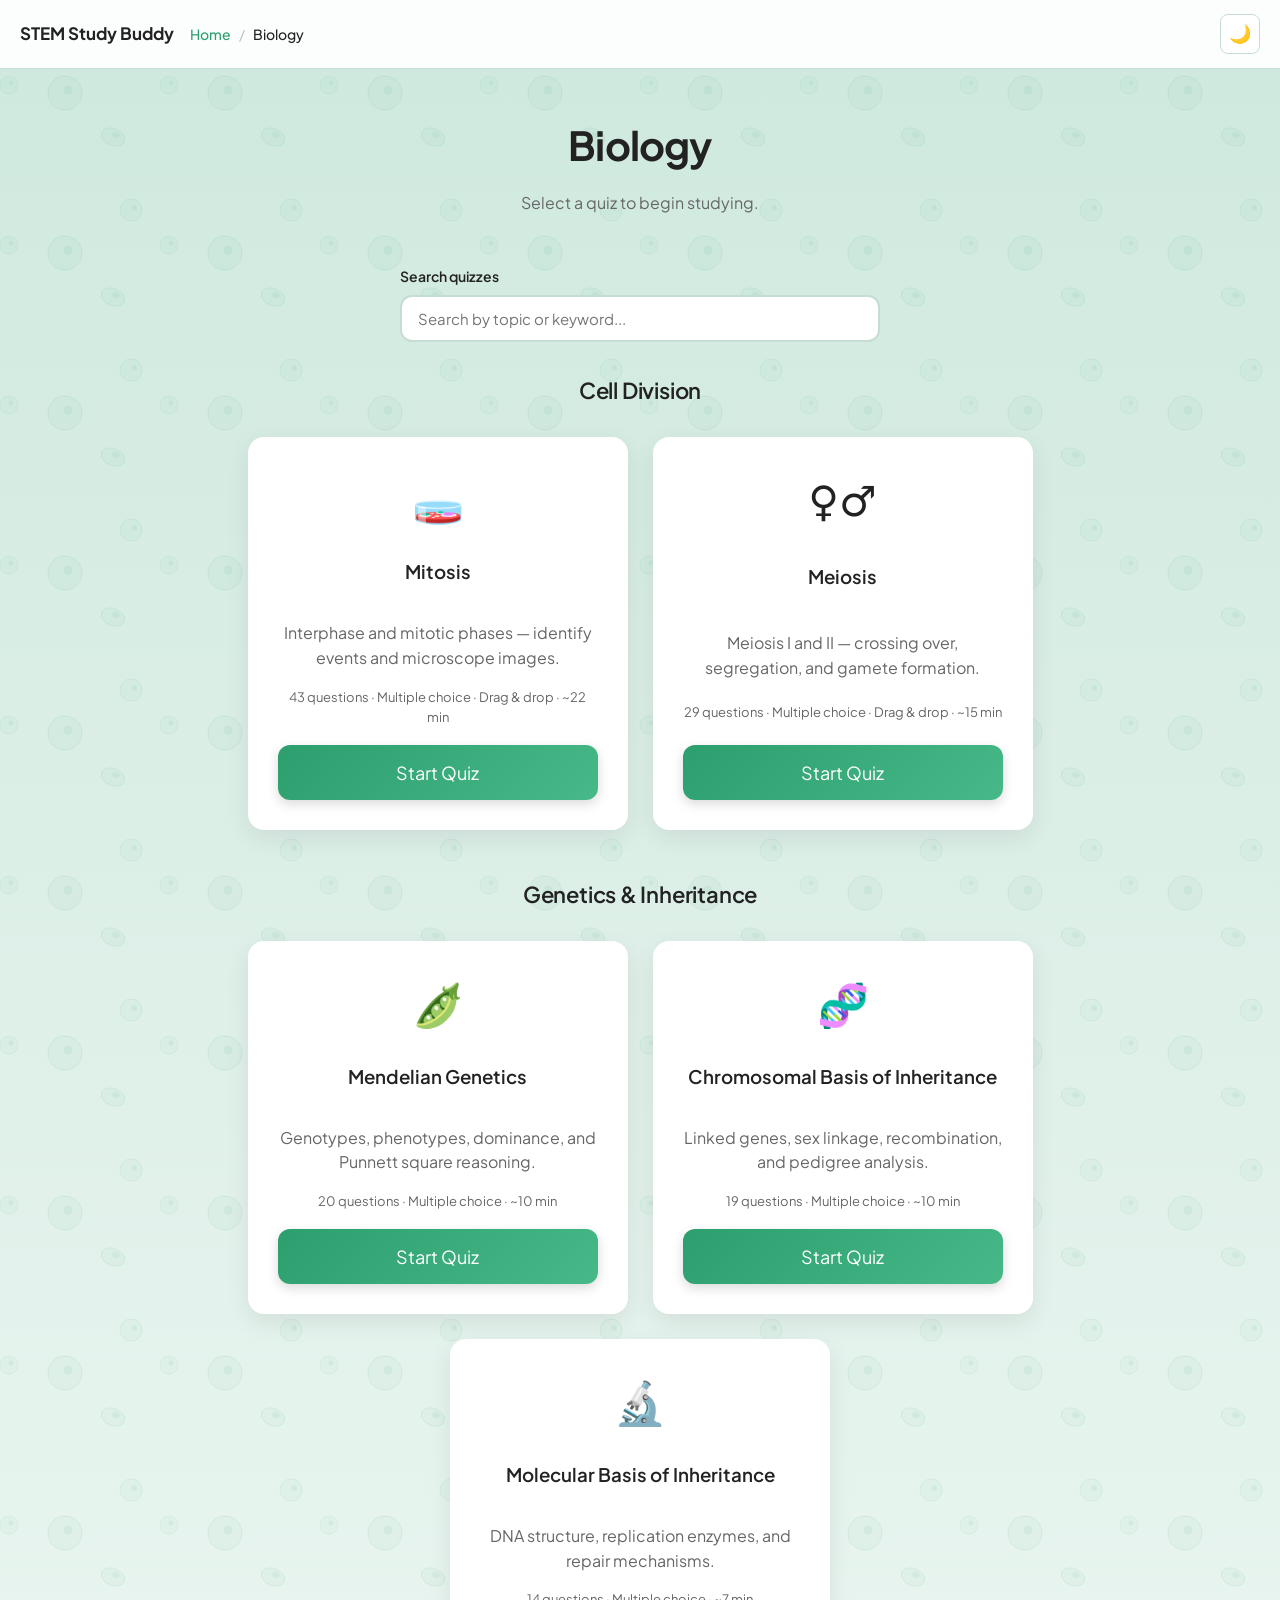
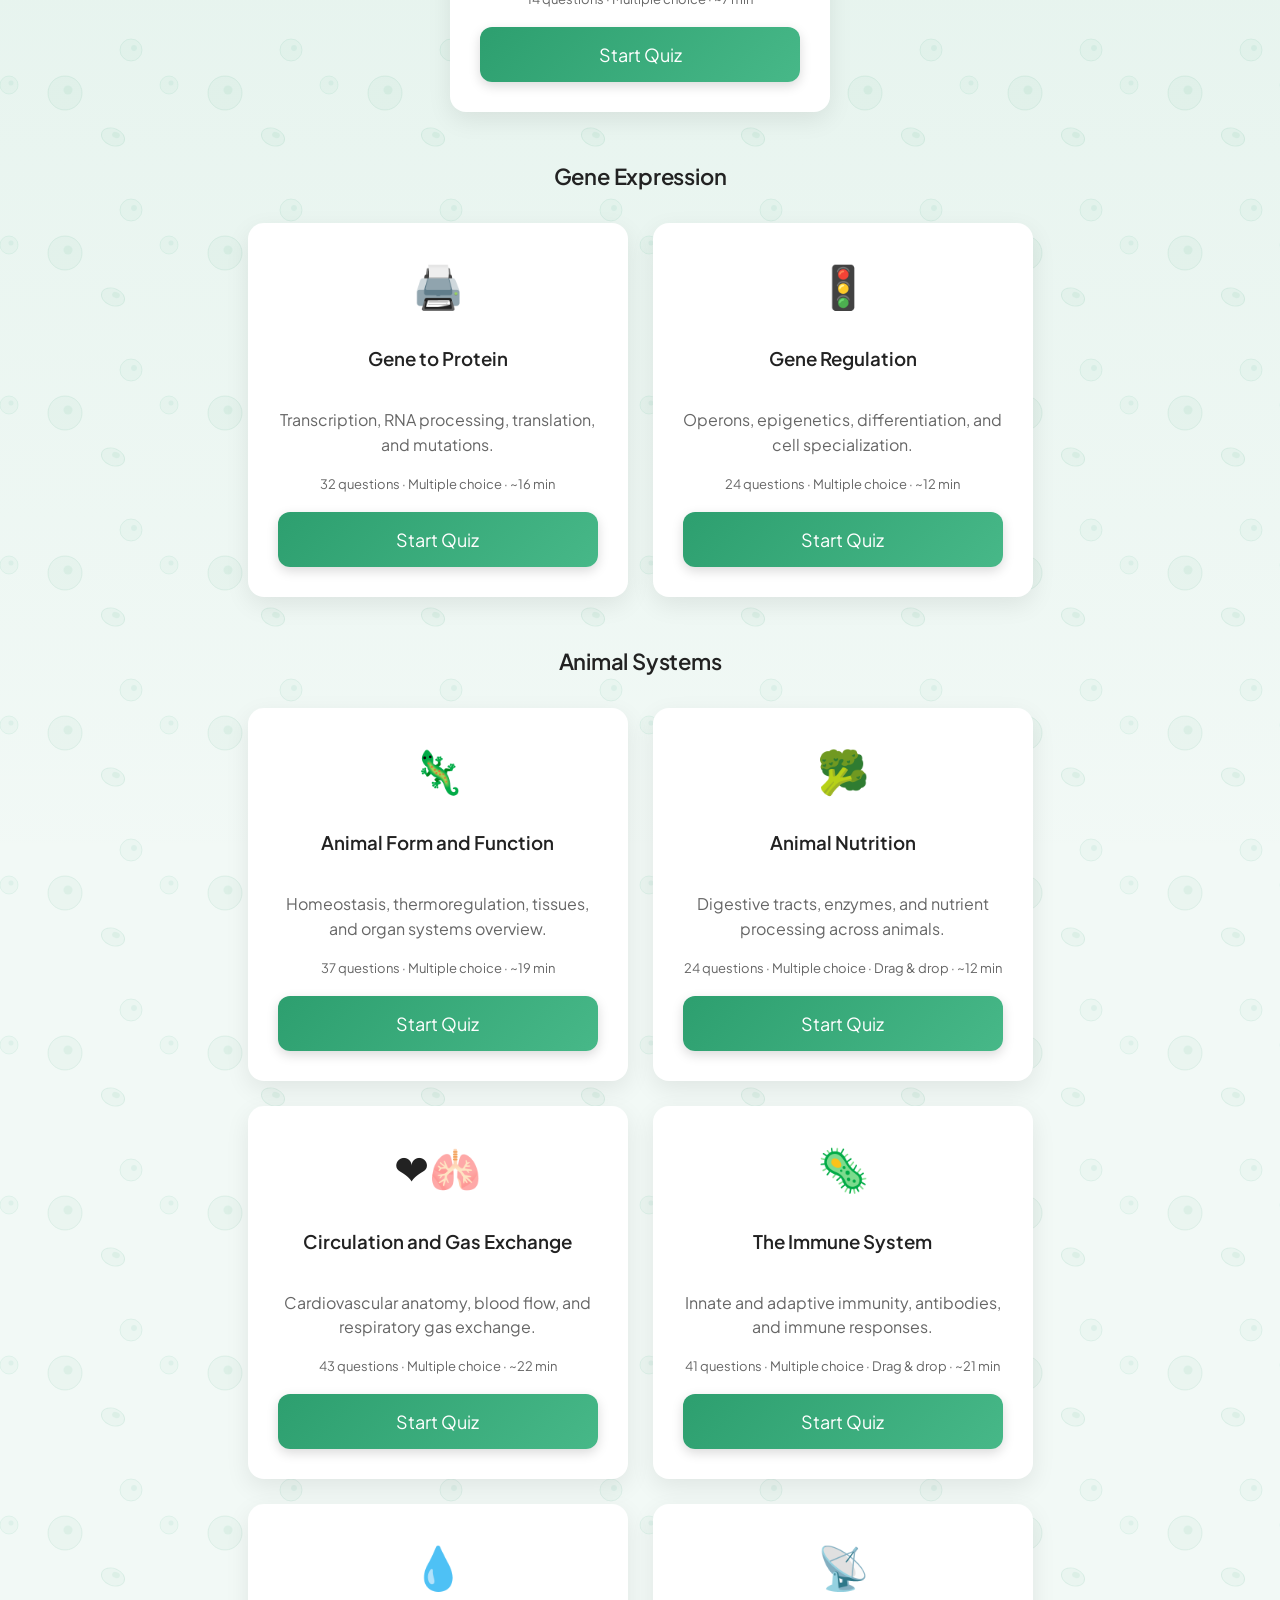
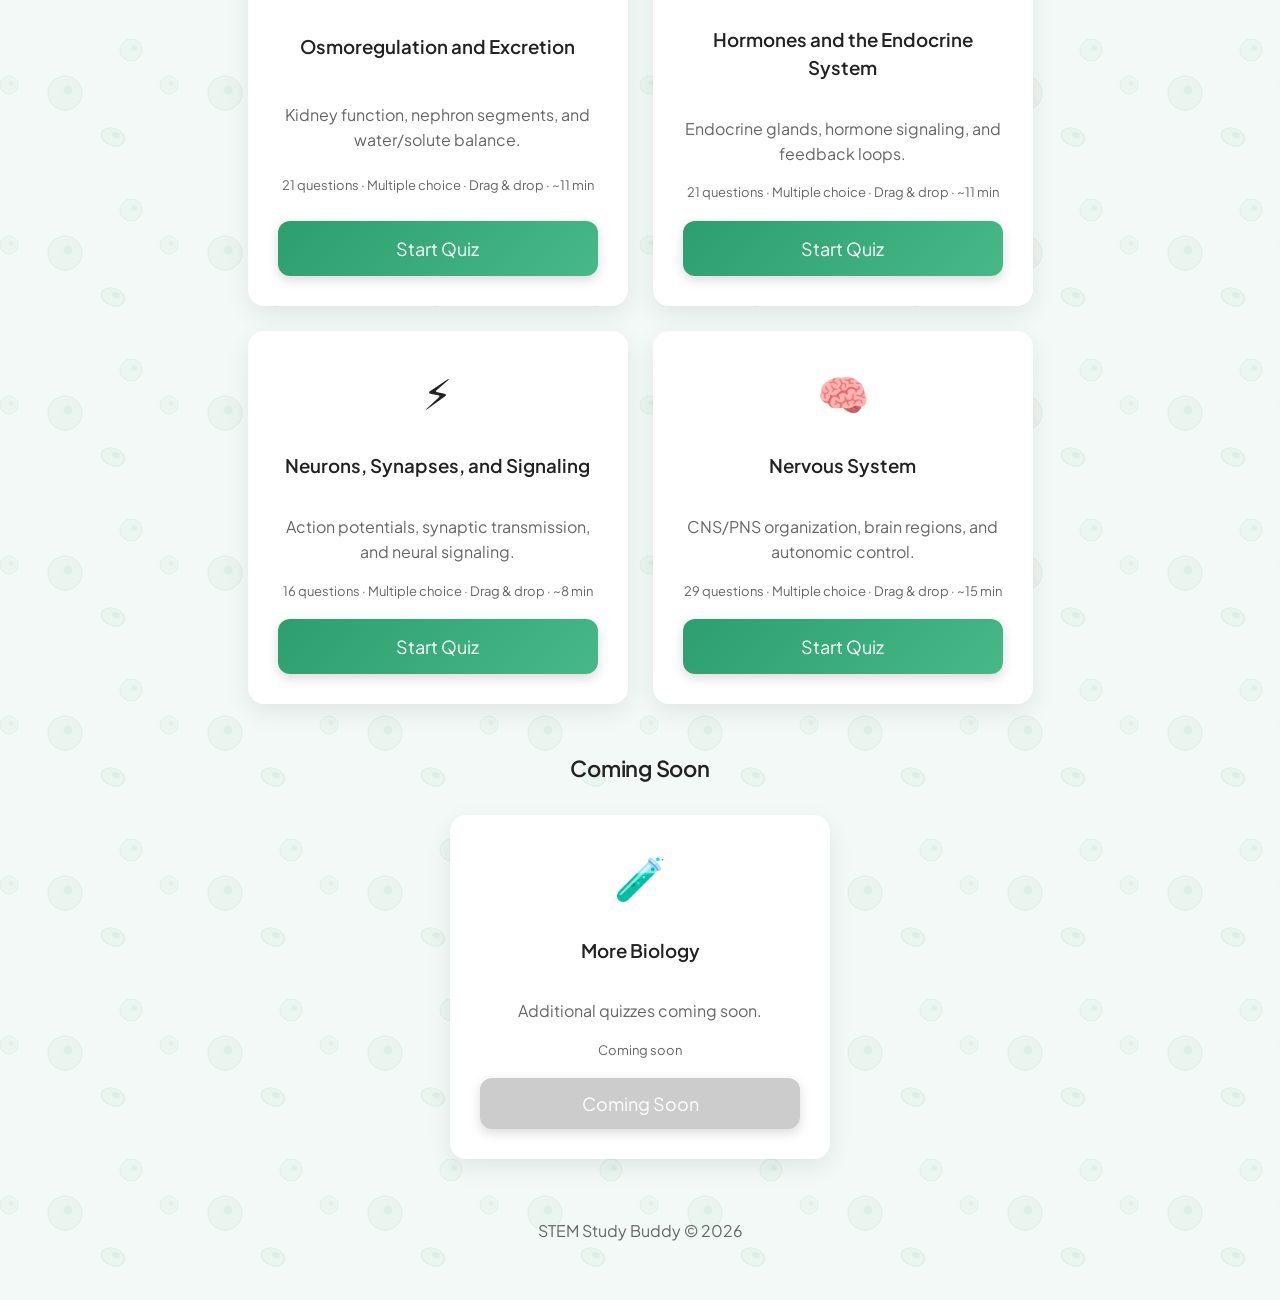
==== biology.html @ 5eaffddc "Cursor refactor" ====
<!doctype html>

<html lang="en">
  <head>
    <!-- Google tag (gtag.js) -->
    <script
      async
      src="https://www.googletagmanager.com/gtag/js?id=G-T3NE3G0PNN"
    ></script>
    <script>
      window.dataLayer = window.dataLayer || [];
      function gtag() {
        dataLayer.push(arguments);
      }
      gtag("js", new Date());
      gtag("config", "G-T3NE3G0PNN");
    </script>
    <meta charset="UTF-8" />

    <meta name="viewport" content="width=device-width, initial-scale=1.0" />

    <meta
      name="description"
      content="Biology quizzes on cell division, genetics, gene expression, and animal systems. Search topics and study with instant feedback."
    />

    <title>Biology | STEM Study Buddy</title>
    <link rel="icon" href="images/favicons/dna.svg" />
    <script src="js/theme.js"></script>
    <link rel="stylesheet" href="css/styles.css" />
    <link rel="preconnect" href="https://fonts.googleapis.com" />
    <link rel="preconnect" href="https://fonts.gstatic.com" crossorigin />
    <link
      href="https://fonts.googleapis.com/css2?family=Plus+Jakarta+Sans:wght@400;500;600;700&family=Source+Serif+4:opsz,wght@8..60,400;8..60,600&display=swap"
      rel="stylesheet"
    />
  </head>

  <body class="subject-biology" data-page="subject" data-subject="biology">
    <div class="container">
      <header class="hero">
        <h1>Biology</h1>

        <p>Select a quiz to begin studying.</p>
      </header>

      <div id="recent-quizzes" class="recent-section hidden"></div>

      <div id="quiz-search-wrap" class="quiz-search-wrap hidden">
        <label class="search-label" for="quiz-search">Search quizzes</label>
        <input
          type="search"
          id="quiz-search"
          class="quiz-search"
          placeholder="Search by topic or keyword..."
          autocomplete="off"
        />
      </div>

      <div id="quiz-catalog"></div>

      <footer>
        <p>STEM Study Buddy © 2026</p>
      </footer>
    </div>

    <script src="js/nav.js"></script>
    <script src="js/catalog-utils.js"></script>
    <script src="js/subject.js"></script>
  </body>
</html>
---- css/styles.css ----
/* =========================
ROOT THEME VARIABLES
Change colors here only
========================= */

:root {
  --primary: #4f7cff;
  --primary-light: #6aa0ff;

  --inactive: #ccccc8;
  --inactive-light: #f5f5f0;

  --bg: #f4f6fb;
  --card-bg: white;

  --text: #222;
  --text-light: #666;

  --border: #cfd7e6;

  --correct: #28c76f;
  --incorrect: #ff4d4f;

  --radius-lg: 16px;
  --radius-md: 12px;
  --radius-sm: 8px;

  --shadow-card: 0 8px 25px rgba(0, 0, 0, 0.08);
  --shadow-hover: 0 15px 35px rgba(0, 0, 0, 0.12);
  --shadow-btn: 0 4px 12px rgba(0, 0, 0, 0.15);

  --transition: 0.25s;

  --font-ui: "Plus Jakarta Sans", "Segoe UI", system-ui, sans-serif;
  --font-stem: "Source Serif 4", "Iowan Old Style", "Palatino Linotype", serif;

  --bg-hero-wash: rgba(79, 124, 255, 0.16);
  --bg-hero-wash-mid: rgba(79, 124, 255, 0.06);
}

body.subject-biology {
  --primary: #2d9f6f;
  --primary-light: #47b888;

  --bg: #f2f9f6;

  --border: #c5ddd3;

  --bg-hero-wash: rgba(45, 159, 111, 0.18);
  --bg-hero-wash-mid: rgba(45, 159, 111, 0.07);

  --bio-cell-pattern: url("../images/backgrounds/bio-cells-light.svg");
  --bio-cell-size: 160px 160px;
}

body.subject-chemistry {
  --primary: #7c5cbf;
  --primary-light: #9575d4;

  --bg: #f6f3fb;

  --border: #d4c8e8;

  --bg-hero-wash: rgba(124, 92, 191, 0.18);
  --bg-hero-wash-mid: rgba(124, 92, 191, 0.07);

  --chem-hex-pattern: url("../images/backgrounds/chem-hex-light.svg");
  --chem-hex-size: 56px 97px;
}

.subject-card--biology {
  --card-primary: #2d9f6f;
  --card-primary-light: #47b888;
}

.subject-card--chemistry {
  --card-primary: #7c5cbf;
  --card-primary-light: #9575d4;
}

.subject-card--biology .btn,
.subject-card--biology .card-link {
  background: linear-gradient(
    135deg,
    var(--card-primary),
    var(--card-primary-light)
  );
}

.subject-card--chemistry .btn,
.subject-card--chemistry .card-link {
  background: linear-gradient(
    135deg,
    var(--card-primary),
    var(--card-primary-light)
  );
}

/* =========================
BASE LAYOUT
========================= */

body {
  font-family: var(--font-ui);

  background:
    linear-gradient(
      180deg,
      var(--bg-hero-wash) 0%,
      var(--bg-hero-wash-mid) 30%,
      transparent 55%
    ),
    var(--bg);

  min-height: 100vh;

  margin: 0;

  padding: 88px 40px 40px;

  color: var(--text);

  font-size: 16px;

  line-height: 1.5;

  -webkit-font-smoothing: antialiased;
}

/* Subject ambience on catalog pages — quiz keeps hero wash only */
body[data-page="subject"].subject-biology {
  background:
    linear-gradient(
      180deg,
      var(--bg-hero-wash) 0%,
      var(--bg-hero-wash-mid) 30%,
      transparent 55%
    ),
    var(--bio-cell-pattern),
    var(--bg);

  background-size: auto, var(--bio-cell-size), auto;

  background-position: 0 0, 27px 19px, 0 0;
}

body[data-page="subject"].subject-chemistry {
  background:
    linear-gradient(
      180deg,
      var(--bg-hero-wash) 0%,
      var(--bg-hero-wash-mid) 30%,
      transparent 55%
    ),
    var(--chem-hex-pattern),
    var(--bg);

  background-size: auto, var(--chem-hex-size), auto;
}

.stem-text {
  font-family: var(--font-stem);

  letter-spacing: 0.01em;
}

.stem-text sub,
.stem-text sup {
  font-family: inherit;

  font-size: 0.65em;

  font-weight: 600;

  line-height: 1;
}

.stem-text sub {
  vertical-align: sub;
}

.stem-text sup {
  vertical-align: super;
}

#prompt.stem-text,
.draggable-text.stem-text,
.mc-option.stem-text {
  font-weight: 400;

  line-height: 1.55;
}

.feedback-main.stem-text,
.feedback-explanation.stem-text {
  line-height: 1.6;
}

.container {
  max-width: 1300px;

  margin: auto;

  padding: 0 20px;

  text-align: center;
}

/* =========================
SITE HEADER
========================= */

.site-header {
  position: fixed;

  top: 0;

  left: 0;

  z-index: 100;

  width: 100%;

  background: rgba(255, 255, 255, 0.92);

  border-bottom: 1px solid var(--border);

  backdrop-filter: blur(10px);
}

.site-header-inner {
  display: flex;

  align-items: center;

  justify-content: space-between;

  gap: 16px;

  max-width: 1300px;

  margin: 0 auto;

  padding: 14px 20px;
}

.site-logo {
  font-size: 17px;

  font-weight: 700;

  color: var(--text);

  text-decoration: none;

  white-space: nowrap;
}

.breadcrumbs {
  display: flex;

  align-items: center;

  flex: 1;

  flex-wrap: wrap;

  gap: 8px;

  font-size: 14px;

  color: var(--text-light);

  min-width: 0;
}

.theme-toggle {
  flex-shrink: 0;

  display: flex;

  align-items: center;

  justify-content: center;

  width: 40px;

  height: 40px;

  padding: 0;

  font-size: 18px;

  line-height: 1;

  background: var(--card-bg);

  border: 1px solid var(--border);

  border-radius: var(--radius-sm);

  cursor: pointer;

  transition: var(--transition);
}

.theme-toggle:hover {
  border-color: var(--primary);
}

.breadcrumbs a {
  color: var(--primary);

  text-decoration: none;

  font-weight: 500;
}

.breadcrumbs a:hover {
  text-decoration: underline;
}

.breadcrumb-sep {
  color: #bbb;
}

.breadcrumb-current {
  color: var(--text);

  font-weight: 500;
}

.section-title {
  margin: 0 0 24px;

  font-size: 22px;

  font-weight: 600;
}

.recent-section {
  margin-bottom: 36px;

  text-align: left;
}

.recent-list {
  display: flex;

  flex-wrap: wrap;

  gap: 10px;
}

.recent-item {
  display: flex;

  flex-direction: column;

  gap: 2px;

  padding: 12px 16px;

  background: var(--card-bg);

  border: 1px solid var(--border);

  border-radius: var(--radius-md);

  text-decoration: none;

  box-shadow: var(--shadow-card);

  transition: var(--transition);
}

.recent-item:hover {
  border-color: var(--primary);

  transform: translateY(-2px);
}

.recent-item-title {
  font-size: 15px;

  font-weight: 600;

  color: var(--text);
}

.recent-item-meta {
  font-size: 12px;

  color: var(--text-light);
}

.quiz-search-wrap {
  max-width: 480px;

  margin: 0 auto 32px;

  text-align: left;
}

.search-label {
  display: block;

  margin-bottom: 8px;

  font-size: 14px;

  font-weight: 600;

  color: var(--text);
}

.quiz-search {
  width: 100%;

  padding: 12px 16px;

  font-family: var(--font-ui);

  font-size: 15px;

  border: 2px solid var(--border);

  border-radius: var(--radius-md);

  background: var(--card-bg);

  box-sizing: border-box;

  transition: var(--transition);
}

.quiz-search:focus {
  outline: none;

  border-color: var(--primary);
}

.quiz-card.hidden,
.quiz-unit.hidden {
  display: none;
}

/* =========================
TYPOGRAPHY
========================= */

h1 {
  font-size: 40px;

  font-weight: 700;

  letter-spacing: -0.02em;

  margin-bottom: 10px;
}

h2 {
  margin-top: 40px;

  font-weight: 600;

  letter-spacing: -0.01em;
}

h3 {
  font-weight: 600;
}

p {
  color: var(--text-light);

  line-height: 1.55;
}

/* =========================
HERO
========================= */

.hero {
  margin-bottom: 50px;
}

/* =========================
SUBJECT GRID
========================= */

.subject-grid {
  display: flex;

  flex-wrap: wrap;

  justify-content: center;

  gap: 25px;

  margin-top: 30px;

  flex-grow: 1;
}

.subject-card {
  background: var(--card-bg);

  padding: 30px;

  border-radius: var(--radius-lg);

  width: 100%;

  max-width: 320px;

  box-shadow: var(--shadow-card);

  transition: var(--transition);

  display: flex;

  flex-direction: column;

  justify-content: space-between;
}

.subject-card:hover {
  transform: translateY(-6px);

  box-shadow: var(--shadow-hover);
}

.subject-icon {
  font-size: 42px;

  margin-bottom: 10px;
}

.quiz-meta {
  font-size: 13px;

  color: var(--text-light);

  margin: 0 0 18px;
}

.quiz-unit {
  margin-bottom: 48px;

  text-align: center;
}

.quiz-unit-title {
  margin: 0 0 24px;

  font-size: 22px;

  font-weight: 600;

  color: var(--text);
}

.card-link,
.nav-link {
  display: inline-block;

  text-decoration: none;

  text-align: center;
}

a.card-link {
  box-sizing: border-box;
}

.nav-link {
  margin-top: 20px;
}

/* =========================
BUTTON SYSTEM
========================= */

.btn {
  background: linear-gradient(135deg, var(--primary), var(--primary-light));

  color: white;

  font-family: var(--font-ui);

  border: none;

  padding: 14px 26px;

  font-size: 18px;

  border-radius: var(--radius-md);

  cursor: pointer;

  box-shadow: var(--shadow-btn);

  transition: 0.2s;
}

.btn:hover {
  transform: scale(1.05);
}

.btn:active {
  transform: scale(0.95);
}

.btn-full {
  width: 100%;
}

.btn-small {
  width: auto;

  font-size: 16px;

  padding: 10px 22px;

  margin-top: 20px;
}

.btn-small:disabled {
  background: linear-gradient(135deg, var(--inactive), var(--inactive-light));
  color: rgb(255, 255, 255);
  cursor: not-allowed;
  transform: none;
}

.btn-disabled {
  background: #ccc;

  cursor: not-allowed;

  transform: none;
}

/* =========================
QUIZ AREA
========================= */

.question-area {
  margin: 40px 0;

  display: flex;

  justify-content: center;
}

/* NEW PROMPT CONTAINER */

#prompt-container {
  display: flex;

  justify-content: center;

  margin-bottom: 20px;

  align-items: center;

  justify-content: center;

  background: linear-gradient(135deg, var(--primary), var(--primary-light));

  color: white;

  padding: 24px;

  border-radius: var(--radius-lg);

  cursor: grab;

  min-height: 100px;

  max-width: 600px;

  width: 100%;

  margin: 0;

  box-shadow: var(--shadow-btn);

  transition: 0.2s;

  gap: 10px;
}

#prompt-container.prompt-static {
  min-height: 0;

  cursor: default;

  padding: 18px 24px;
}

#prompt-container.prompt-static #prompt {
  line-height: 1.45;
}

#prompt {
  display: flex;

  flex-direction: column;

  align-items: center;

  justify-content: center;

  gap: 12px;

  width: 100%;

  font-size: 20px;

  font-weight: 500;

  text-align: center;

  max-width: 600px;
}

.instruction-container {
  display: flex;

  justify-content: center;
}

#instruction-text {
  font-size: 16px;

  font-weight: 500;

  text-align: center;

  max-width: 600px;
}

.draggable-text {
  font-size: 20px;

  font-weight: 500;

  line-height: 1.4;
}

#interaction-area {
  display: flex;

  justify-content: center;

  min-height: 110px;
}

.answer {
  display: flex;

  flex-direction: column;

  align-items: center;

  justify-content: center;

  background: linear-gradient(135deg, var(--primary), var(--primary-light));

  color: white;

  padding: 24px;

  border-radius: var(--radius-lg);

  cursor: grab;

  min-height: 50px;

  min-width: 150px;

  max-width: 600px;

  width: 100%;

  margin: 0;

  box-shadow: var(--shadow-btn);

  transition: 0.2s;

  gap: 10px;
}

.answer.dragging {
  opacity: 0.6;

  transform: scale(1.05);

  cursor: grabbing;
}

.answer.hidden {
  display: none;
}

.answer.static {
  cursor: default;

  background: var(--inactive-light);

  color: var(--text);

  box-shadow: var(--shadow-card);
}

.answer.static:hover {
  transform: none;
}

/* quiz media */

.quiz-image {
  max-width: 220px;

  border-radius: var(--radius-sm);

  background: white;

  padding: 6px;

  box-shadow: var(--shadow-card);
}

.image-instruction {
  font-size: 16px;

  opacity: 0.9;
}

/* =========================
CATEGORY ZONES
========================= */

.categories {
  display: flex;

  flex-wrap: wrap;

  justify-content: center;

  gap: 15px;

  margin-top: 30px;
}

.categories.locked {
  pointer-events: none;
}

.dropzone {
  padding: 20px;

  text-align: center;

  border: 2px dashed var(--border);

  border-radius: var(--radius-md);

  font-weight: 600;

  background: white;

  transition: 0.2s;

  max-width: 160px;

  min-width: 140px;
}

.dropzone:hover {
  border-color: var(--primary);

  background: #e2e6f3;

  transform: scale(1.03);
}

.dropzone.dragover {
  border-color: var(--primary);

  background: #dfe7ff;

  transform: scale(1.05);

  box-shadow: 0 6px 18px rgba(0, 0, 0, 0.08);
}

.dropzone.correct {
  border-color: var(--correct);

  background: #eafff3;
}

.dropzone.incorrect {
  border-color: var(--incorrect);

  background: #ffecec;
}

/* =========================
PROGRESS
========================= */

.progress-container {
  width: 100%;

  height: 10px;

  background: #e2e6f3;

  border-radius: 10px;

  overflow: hidden;

  margin-bottom: 30px;
}

#progress-bar {
  height: 100%;

  width: 0%;

  background: linear-gradient(135deg, var(--primary), var(--primary-light));

  transition: 0.5s;
}

/* =========================
FEEDBACK
========================= */

#feedback {
  margin-top: 20px;

  opacity: 0;

  transition: opacity 0.35s ease;

  min-height: 24px;
}

.feedback-panel {
  margin: 0 auto;

  max-width: 600px;

  padding: 18px 22px;

  text-align: left;

  background: var(--card-bg);

  border-radius: var(--radius-md);

  box-shadow: var(--shadow-card);
}

.feedback-panel--correct {
  background: linear-gradient(180deg, #f8fffb 0%, var(--card-bg) 100%);
}

.feedback-panel--incorrect {
  background: linear-gradient(180deg, #fffafa 0%, var(--card-bg) 100%);
}

.feedback-panel--skipped {
  background: linear-gradient(180deg, #f8f9fc 0%, var(--card-bg) 100%);
}

.feedback-main {
  margin: 0;

  font-size: 17px;

  font-weight: 600;

  line-height: 1.4;

  color: var(--text);
}

.feedback-headline {
  display: block;
}

.feedback-panel--correct .feedback-headline {
  color: #22966a;
}

.feedback-panel--incorrect .feedback-headline {
  color: #c9484a;
}

.feedback-panel--skipped .feedback-headline {
  color: var(--text-light);
}

.feedback-detail {
  display: block;

  margin-top: 6px;

  font-size: 16px;

  font-weight: 500;

  color: var(--text);
}

.feedback-explanation {
  margin: 14px 0 0;

  padding-top: 14px;

  border-top: 1px solid var(--border);

  font-size: 15px;

  font-weight: 400;

  line-height: 1.6;

  color: var(--text-light);
}

#feedback.show {
  opacity: 1;
}

.mode-screen {
  max-width: 720px;

  margin: 40px auto 0;

  padding: 32px 24px;

  background: var(--card-bg);

  border-radius: var(--radius-lg);

  box-shadow: var(--shadow-card);
}

.mode-screen.hidden {
  display: none;
}

.mode-intro {
  margin-bottom: 24px;
}

.mode-options {
  display: grid;

  gap: 14px;
}

.mode-card {
  display: block;

  width: 100%;

  padding: 18px 20px;

  text-align: left;

  background: white;

  border: 2px solid var(--border);

  border-radius: var(--radius-md);

  cursor: pointer;

  transition: var(--transition);

  box-shadow: var(--shadow-card);
}

.mode-card strong {
  display: block;

  margin-bottom: 6px;

  font-size: 17px;

  color: var(--text);
}

.mode-card span {
  font-size: 14px;

  line-height: 1.45;

  color: var(--text-light);
}

.mode-card:hover {
  border-color: var(--primary);

  transform: translateY(-2px);
}

.mode-badge {
  display: inline-block;

  margin: 0 0 8px;

  padding: 6px 12px;

  font-size: 13px;

  font-weight: 500;

  color: var(--primary);

  background: #eef2ff;

  border-radius: 999px;
}

.mode-badge.hidden,
.hidden {
  display: none;
}

.question-progress {
  margin: 0 0 12px;

  font-size: 15px;

  font-weight: 500;

  color: var(--text-light);
}

.final-actions {
  display: flex;

  flex-wrap: wrap;

  justify-content: center;

  gap: 12px;

  margin-top: 20px;
}

/* =========================
SCORE
========================= */

.score {
  margin-top: 15px;

  font-size: 18px;

  font-weight: 600;
}

/* =========================
FINAL SCREEN
========================= */

#final-screen {
  margin-top: 40px;
}

#final-screen h2 {
  font-size: 28px;

  outline: none;
}

.final-tier {
  margin: 12px 0 0;

  font-size: 17px;

  font-weight: 500;

  color: var(--text);
}

.final-score-display {
  margin: 16px 0 0;

  font-size: 48px;

  font-weight: 700;

  line-height: 1;

  color: var(--primary);
}

.final-detail {
  margin: 10px 0 0;

  font-size: 16px;

  color: var(--text-light);
}

.final-hint {
  margin: 16px auto 0;

  max-width: 420px;

  font-size: 14px;

  line-height: 1.5;

  color: var(--text-light);
}

.btn-emphasis {
  box-shadow: 0 4px 16px rgba(0, 0, 0, 0.12);
}

/* =========================
FOOTER
========================= */

footer {
  margin-top: 60px;

  color: #777;
}

/* =========================
MOBILE
========================= */

@media (max-width: 600px) {
  body {
    padding: 76px 20px 20px;
  }

  .site-header-inner {
    flex-direction: column;

    align-items: flex-start;

    gap: 8px;
  }

  h1 {
    font-size: 30px;
  }

  .answer {
    font-size: 18px;

    padding: 18px;

    min-height: 90px;
  }

  .quiz-image {
    max-width: 180px;
  }

  .btn {
    font-size: 16px;

    padding: 12px;
  }

  .categories {
    gap: 10px;
  }

  .dropzone {
    min-width: 120px;

    padding: 16px;
  }
}

.dropzone.dragover {
  border-color: var(--primary);

  background: linear-gradient(135deg, #e8edff, #dfe7ff);

  transform: scale(1.06);

  box-shadow: 0 10px 22px rgba(79, 124, 255, 0.25);
}

.mc-option {
  display: block;

  width: 100%;

  max-width: 520px;

  margin: 10px auto;

  padding: 18px;

  font-size: 18px;

  background: white;

  border: 2px solid var(--border);

  border-radius: var(--radius-md);

  cursor: pointer;

  transition: 0.2s;

  box-shadow: var(--shadow-card);
}

.mc-option:hover {
  border-color: var(--primary);

  background: #eef2ff;

  transform: scale(1.03);
}

.mc-option.correct {
  border-color: var(--correct);

  background: #eafff3;
}

.mc-option.incorrect {
  border-color: var(--incorrect);

  background: #ffecec;
}

/* =========================
SCIENCE LOADING SCREEN
========================= */

#loading-screen {
  position: fixed;

  top: 0;

  left: 0;

  width: 100%;

  height: 100%;

  background: var(--bg);

  display: flex;

  flex-direction: column;

  align-items: center;

  justify-content: center;

  z-index: 999;

  transition: 0.45s ease;
}

/* fade out */

#loading-screen.hidden {
  opacity: 0;

  pointer-events: none;
}

/* loader container */

.science-loader {
  position: relative;

  width: 90px;

  height: 90px;

  margin-bottom: 25px;

  display: flex;

  align-items: center;

  justify-content: center;
}

/* spinner ring */

.loader-ring {
  position: absolute;

  width: 90px;

  height: 90px;

  border-radius: 50%;

  border: 6px solid #e2e6f3;

  border-top: 6px solid var(--primary);

  border-right: 6px solid var(--primary-light);

  animation: spin 1.4s linear infinite;

  box-shadow: 0 0 18px rgba(79, 124, 255, 0.15),
    inset 0 0 12px rgba(79, 124, 255, 0.08);
}

/* center emoji */

.science-emoji {
  font-size: 40px;

  z-index: 2;

  animation: float 1.8s ease-in-out infinite, glow 2s ease-in-out infinite;
}

/* loading text */

.loading-text {
  font-size: 18px;

  color: var(--text-light);

  font-weight: 500;

  letter-spacing: 0.3px;

  animation: fadePulse 2.2s ease-in-out infinite;
}

/* =========================
ANIMATIONS
========================= */

@keyframes spin {
  to {
    transform: rotate(360deg);
  }
}

/* gentle float */

@keyframes float {
  0% {
    transform: translateY(0px);
  }

  50% {
    transform: translateY(-7px);
  }

  100% {
    transform: translateY(0px);
  }
}

/* glow pulse */

@keyframes glow {
  0% {
    transform: scale(0.95);

    text-shadow: 0 0 0px transparent;
  }

  50% {
    transform: scale(1.12);

    text-shadow: 0 0 22px rgba(79, 124, 255, 0.55),
      0 0 42px rgba(79, 124, 255, 0.25);
  }

  100% {
    transform: scale(0.95);

    text-shadow: 0 0 0px transparent;
  }
}

/* text breathing */

@keyframes fadePulse {
  0% {
    opacity: 0.5;
  }

  50% {
    opacity: 1;
  }

  100% {
    opacity: 0.5;
  }
}

/* =========================
FOCUS & MOTION
========================= */

.btn:focus-visible,
.card-link:focus-visible,
.nav-link:focus-visible,
.mc-option:focus-visible,
.mode-card:focus-visible,
.quiz-search:focus-visible,
.recent-item:focus-visible,
.theme-toggle:focus-visible,
.dropzone:focus-visible {
  outline: 2px solid var(--primary);

  outline-offset: 2px;
}

.btn:focus:not(:focus-visible),
.mc-option:focus:not(:focus-visible),
.mode-card:focus:not(:focus-visible),
.theme-toggle:focus:not(:focus-visible) {
  outline: none;
}

@media (prefers-reduced-motion: reduce) {
  *,
  *::before,
  *::after {
    animation-duration: 0.01ms !important;

    animation-iteration-count: 1 !important;

    transition-duration: 0.01ms !important;

    scroll-behavior: auto !important;
  }
}

/* =========================
DARK MODE
========================= */

[data-theme="dark"] {
  color-scheme: dark;

  --inactive: #555;
  --inactive-light: #2e3239;

  --bg: #1a1d24;
  --card-bg: #252932;

  --text: #e8eaed;
  --text-light: #9aa0a9;

  --border: #3a4049;

  --shadow-card: 0 8px 25px rgba(0, 0, 0, 0.35);
  --shadow-hover: 0 15px 35px rgba(0, 0, 0, 0.45);
  --shadow-btn: 0 4px 12px rgba(0, 0, 0, 0.4);

  --bg-hero-wash: rgba(79, 124, 255, 0.1);
  --bg-hero-wash-mid: rgba(79, 124, 255, 0.04);
}

[data-theme="dark"] body.subject-biology {
  --bg: #1a2420;

  --border: #2d4a3a;

  --bg-hero-wash: rgba(45, 159, 111, 0.12);
  --bg-hero-wash-mid: rgba(45, 159, 111, 0.04);

  --bio-cell-pattern: url("../images/backgrounds/bio-cells-dark.svg");
}

[data-theme="dark"] body.subject-chemistry {
  --bg: #1f1a28;

  --border: #3d3550;

  --bg-hero-wash: rgba(124, 92, 191, 0.12);
  --bg-hero-wash-mid: rgba(124, 92, 191, 0.04);

  --chem-hex-pattern: url("../images/backgrounds/chem-hex-dark.svg");
}

[data-theme="dark"] body[data-page="subject"].subject-biology {
  background:
    linear-gradient(
      180deg,
      var(--bg-hero-wash) 0%,
      var(--bg-hero-wash-mid) 30%,
      transparent 55%
    ),
    var(--bio-cell-pattern),
    var(--bg);

  background-size: auto, var(--bio-cell-size), auto;

  background-position: 0 0, 27px 19px, 0 0;
}

[data-theme="dark"] body[data-page="subject"].subject-chemistry {
  background:
    linear-gradient(
      180deg,
      var(--bg-hero-wash) 0%,
      var(--bg-hero-wash-mid) 30%,
      transparent 55%
    ),
    var(--chem-hex-pattern),
    var(--bg);

  background-size: auto, var(--chem-hex-size), auto;
}

[data-theme="dark"] .site-header {
  background: rgba(37, 41, 50, 0.92);
}

[data-theme="dark"] .mode-card,
[data-theme="dark"] .recent-item,
[data-theme="dark"] .quiz-search,
[data-theme="dark"] .theme-toggle {
  background: var(--card-bg);
}

[data-theme="dark"] .mode-card:hover,
[data-theme="dark"] .dropzone:hover {
  background: #2e3239;
}

[data-theme="dark"] .dropzone.dragover {
  background: #2a3344;
}

[data-theme="dark"] .mc-option:hover {
  background: #2e3239;
}

[data-theme="dark"] .feedback-panel--correct {
  background: linear-gradient(180deg, #1e2e26 0%, var(--card-bg) 100%);
}

[data-theme="dark"] .feedback-panel--incorrect {
  background: linear-gradient(180deg, #2e2222 0%, var(--card-bg) 100%);
}

[data-theme="dark"] .feedback-panel--skipped {
  background: linear-gradient(180deg, #242830 0%, var(--card-bg) 100%);
}

[data-theme="dark"] .feedback-panel--correct .feedback-headline {
  color: #5ecf9a;
}

[data-theme="dark"] .feedback-panel--incorrect .feedback-headline {
  color: #f07178;
}

[data-theme="dark"] .mode-badge {
  background: #2a3344;
}

[data-theme="dark"] .loader-ring {
  border-color: #3a4049;

  border-top-color: var(--primary);

  border-right-color: var(--primary-light);
}

[data-theme="dark"] .progress-container {
  background: #3a4049;
}

/* =========================
LOAD ERRORS
========================= */

.load-error {
  max-width: 520px;

  margin: 40px auto;

  padding: 32px 28px;

  background: var(--card-bg);

  border-radius: var(--radius-lg);

  box-shadow: var(--shadow-card);
}

.load-error h2 {
  margin: 0 0 12px;

  font-size: 24px;
}

.load-error p {
  margin: 0 0 20px;

  color: var(--text-light);

  line-height: 1.55;
}
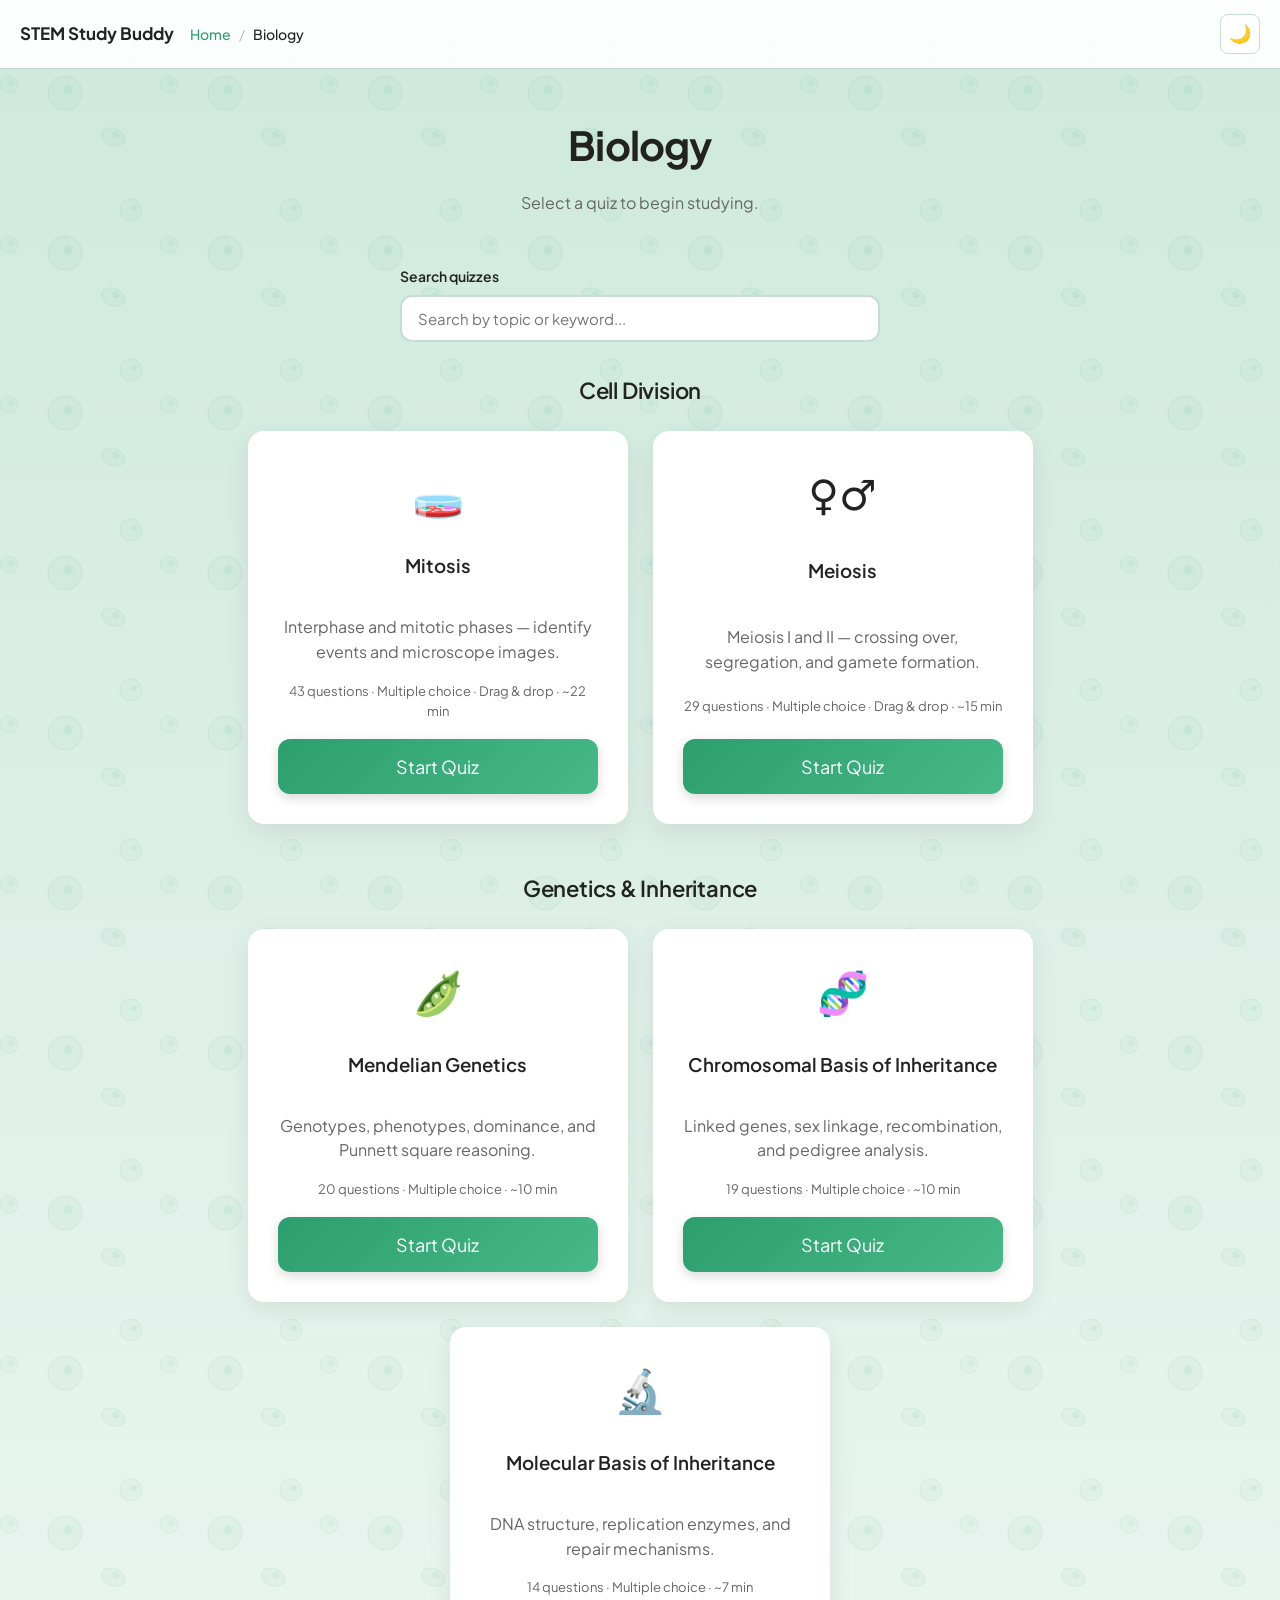
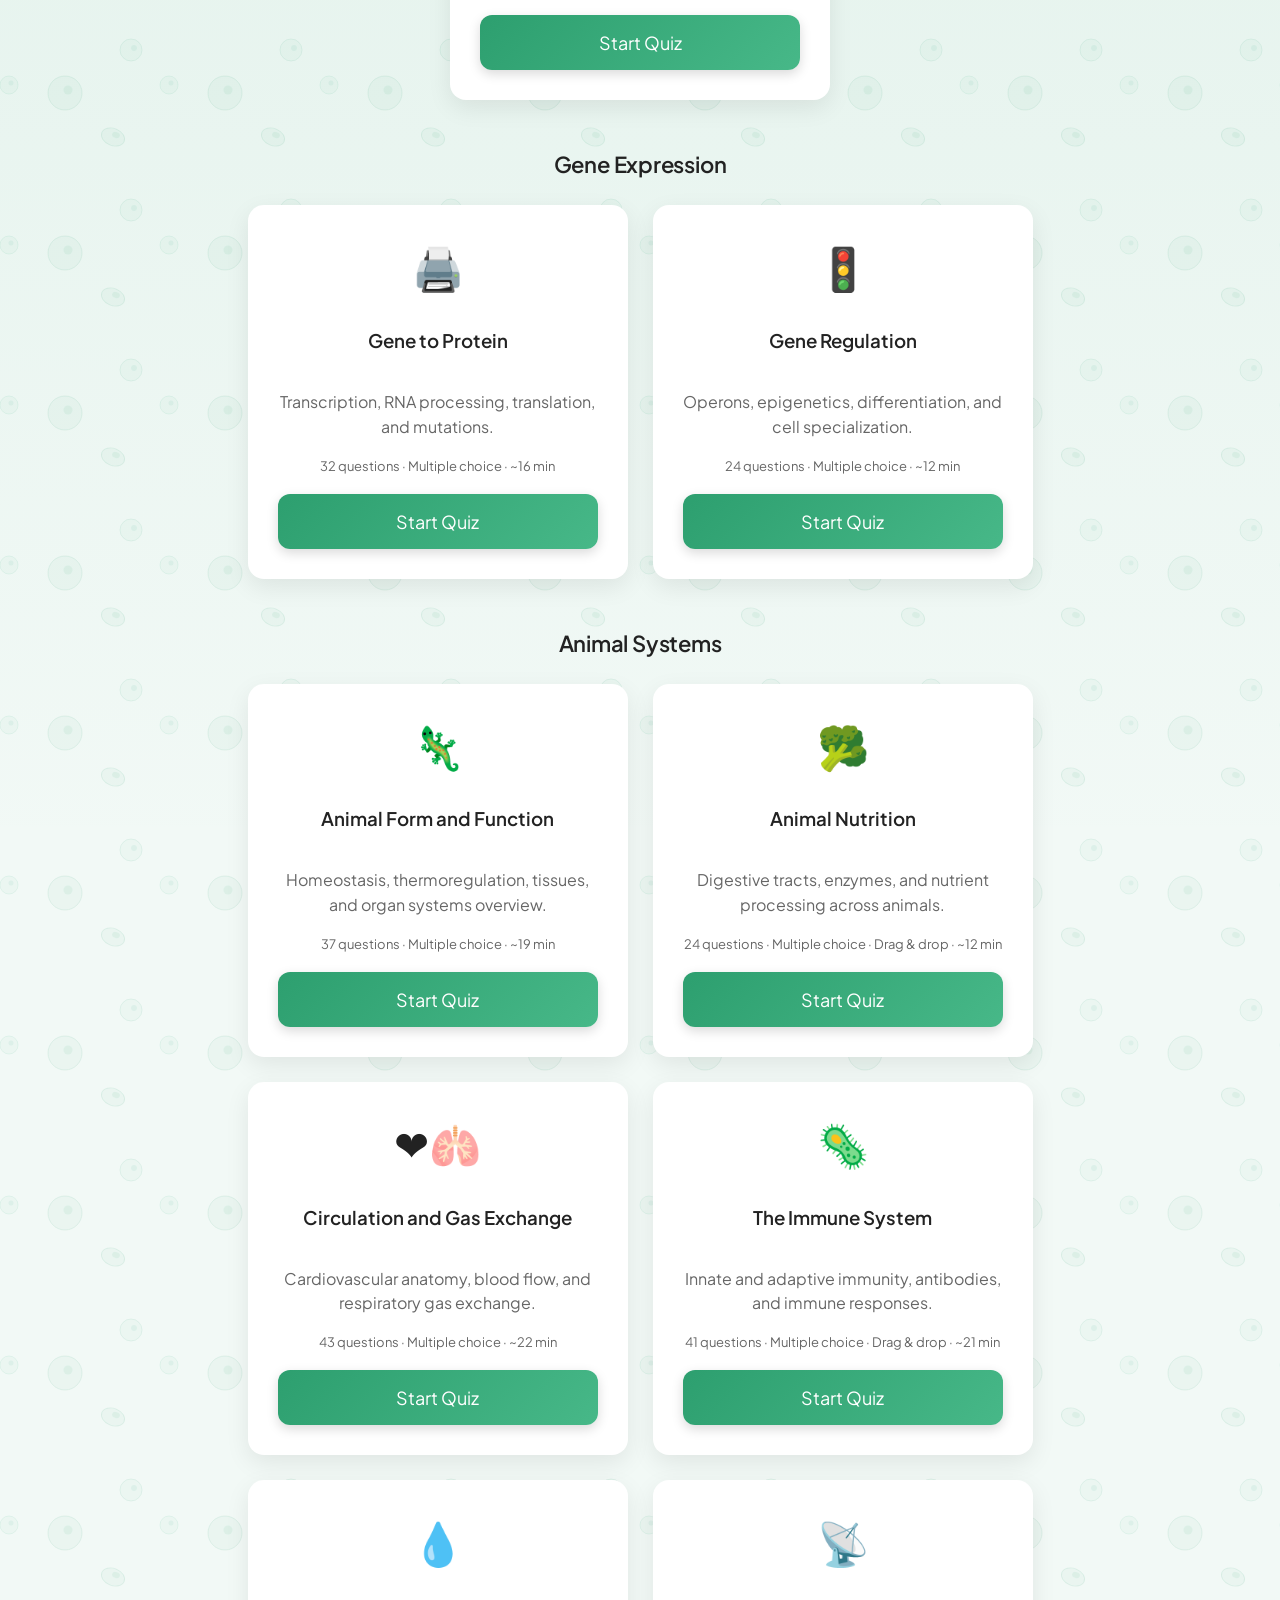
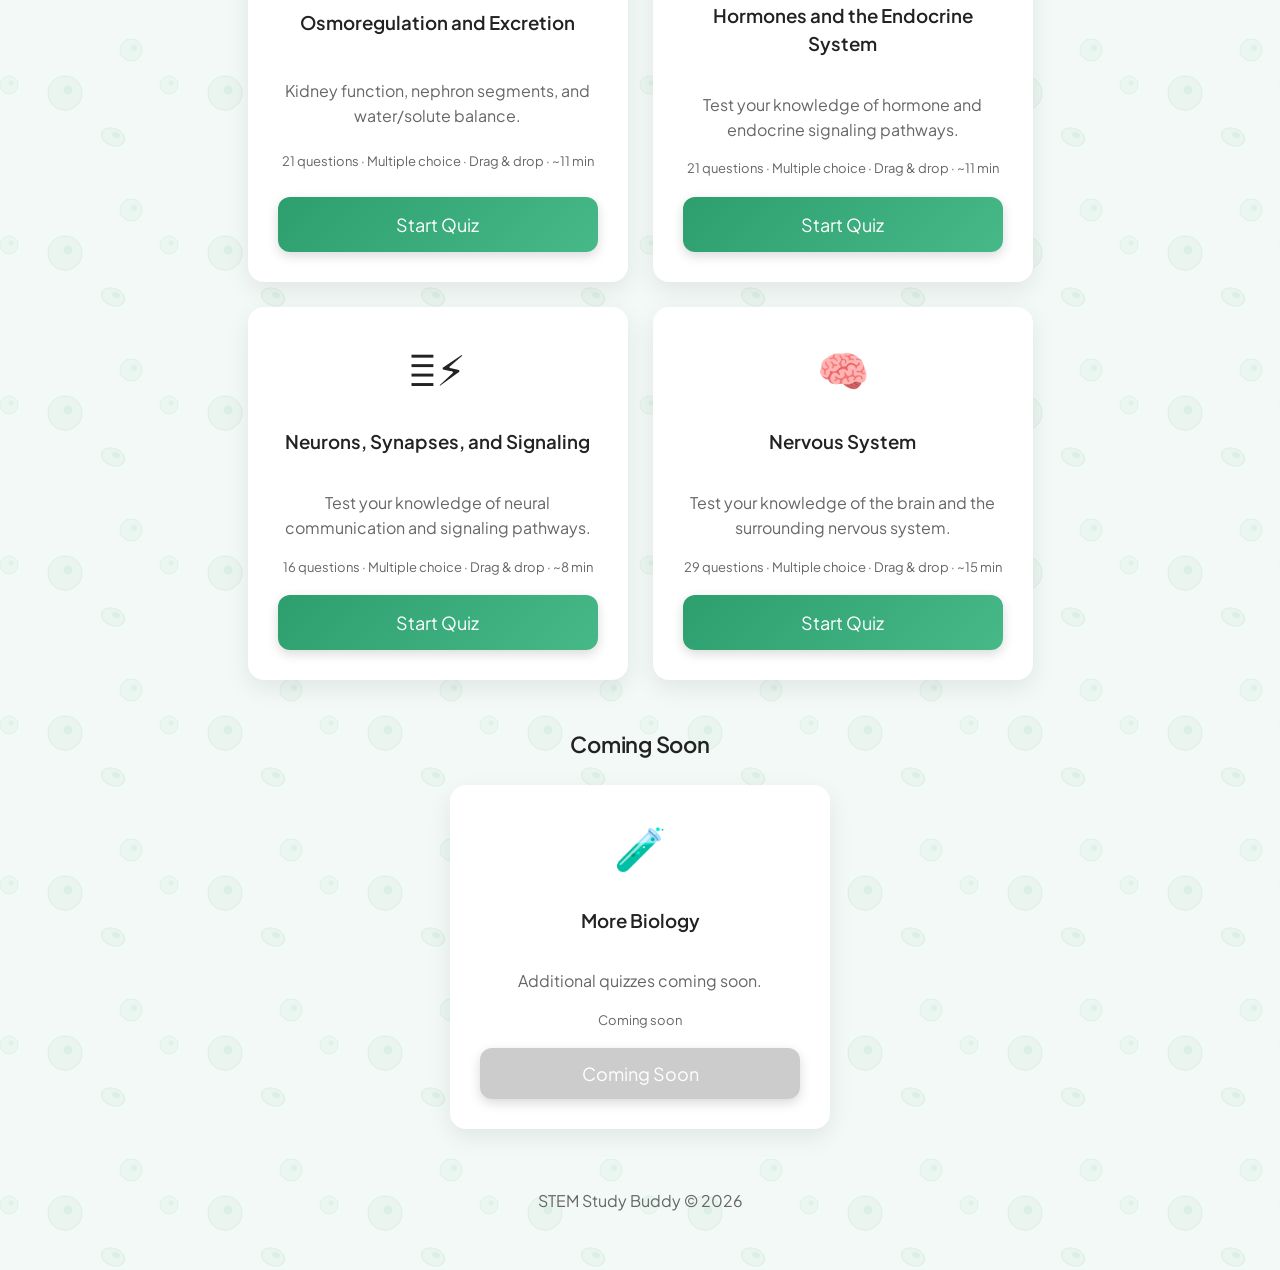
==== commit 971d66b7: "Lewis Dot Structure Quizzes" ====
--- a/biology.html
+++ b/biology.html
@@ -21,7 +21,7 @@
 
     <meta
       name="description"
-      content="Biology quizzes on cell division, genetics, gene expression, and animal systems. Search topics and study with instant feedback."
+      content="Biology quizzes on cell division, genetics, gene expression, animal systems, hormones, and the nervous system. Search topics and study with instant feedback."
     />
 
     <title>Biology | STEM Study Buddy</title>
--- a/css/styles.css
+++ b/css/styles.css
@@ -36,6 +36,11 @@
 
   --bg-hero-wash: rgba(79, 124, 255, 0.16);
   --bg-hero-wash-mid: rgba(79, 124, 255, 0.06);
+
+  --progress-track: #d5dced;
+  --progress-track-border: rgba(34, 34, 34, 0.1);
+  --progress-fill-start: var(--primary);
+  --progress-fill-end: var(--primary-light);
 }
 
 body.subject-biology {
@@ -51,6 +56,9 @@
 
   --bio-cell-pattern: url("../images/backgrounds/bio-cells-light.svg");
   --bio-cell-size: 160px 160px;
+
+  --progress-track: #b8d4c8;
+  --progress-track-border: rgba(45, 159, 111, 0.28);
 }
 
 body.subject-chemistry {
@@ -66,6 +74,9 @@
 
   --chem-hex-pattern: url("../images/backgrounds/chem-hex-light.svg");
   --chem-hex-size: 56px 97px;
+
+  --progress-track: #b9a6d6;
+  --progress-track-border: rgba(124, 92, 191, 0.35);
 }
 
 .subject-card--biology {
@@ -503,6 +514,10 @@
   flex-grow: 1;
 }
 
+.quiz-unit .subject-grid {
+  margin-top: 0;
+}
+
 .subject-card {
   background: var(--card-bg);
 
@@ -870,7 +885,9 @@
 
   font-weight: 600;
 
-  background: white;
+  color: var(--text);
+
+  background: var(--card-bg);
 
   transition: 0.2s;
 
@@ -882,7 +899,7 @@
 .dropzone:hover {
   border-color: var(--primary);
 
-  background: #e2e6f3;
+  background: var(--inactive-light);
 
   transform: scale(1.03);
 }
@@ -890,7 +907,7 @@
 .dropzone.dragover {
   border-color: var(--primary);
 
-  background: #dfe7ff;
+  background: var(--inactive-light);
 
   transform: scale(1.05);
 
@@ -916,15 +933,19 @@
 .progress-container {
   width: 100%;
 
-  height: 10px;
-
-  background: #e2e6f3;
-
-  border-radius: 10px;
+  height: 12px;
+
+  background: var(--progress-track);
+
+  border: 1px solid var(--progress-track-border);
+
+  border-radius: 999px;
 
   overflow: hidden;
 
   margin-bottom: 30px;
+
+  box-shadow: inset 0 1px 2px rgba(0, 0, 0, 0.08);
 }
 
 #progress-bar {
@@ -932,7 +953,14 @@
 
   width: 0%;
 
-  background: linear-gradient(135deg, var(--primary), var(--primary-light));
+  background: linear-gradient(
+    135deg,
+    var(--progress-fill-start),
+    var(--progress-fill-end)
+  );
+
+  box-shadow: 0 0 10px
+    color-mix(in srgb, var(--progress-fill-end) 50%, transparent);
 
   transition: 0.5s;
 }
@@ -1141,9 +1169,9 @@
 
   font-size: 15px;
 
-  font-weight: 500;
-
-  color: var(--text-light);
+  font-weight: 600;
+
+  color: var(--text);
 }
 
 .final-actions {
@@ -1293,7 +1321,7 @@
 .dropzone.dragover {
   border-color: var(--primary);
 
-  background: linear-gradient(135deg, #e8edff, #dfe7ff);
+  background: var(--inactive-light);
 
   transform: scale(1.06);
 
@@ -1577,6 +1605,11 @@
 
   --bg-hero-wash: rgba(79, 124, 255, 0.1);
   --bg-hero-wash-mid: rgba(79, 124, 255, 0.04);
+
+  --progress-track: #2e3239;
+  --progress-track-border: rgba(255, 255, 255, 0.12);
+  --progress-fill-start: #6aa0ff;
+  --progress-fill-end: #8cb8ff;
 }
 
 [data-theme="dark"] body.subject-biology {
@@ -1588,6 +1621,11 @@
   --bg-hero-wash-mid: rgba(45, 159, 111, 0.04);
 
   --bio-cell-pattern: url("../images/backgrounds/bio-cells-dark.svg");
+
+  --progress-track: #243830;
+  --progress-track-border: rgba(71, 184, 136, 0.35);
+  --progress-fill-start: #47b888;
+  --progress-fill-end: #6fd4a8;
 }
 
 [data-theme="dark"] body.subject-chemistry {
@@ -1599,6 +1637,11 @@
   --bg-hero-wash-mid: rgba(124, 92, 191, 0.04);
 
   --chem-hex-pattern: url("../images/backgrounds/chem-hex-dark.svg");
+
+  --progress-track: #3a3048;
+  --progress-track-border: rgba(180, 152, 232, 0.4);
+  --progress-fill-start: #b298e8;
+  --progress-fill-end: #d0b8f8;
 }
 
 [data-theme="dark"] body[data-page="subject"].subject-biology {
@@ -1644,11 +1687,29 @@
 
 [data-theme="dark"] .mode-card:hover,
 [data-theme="dark"] .dropzone:hover {
-  background: #2e3239;
+  background: #343a46;
+
+  border-color: var(--primary-light);
 }
 
 [data-theme="dark"] .dropzone.dragover {
-  background: #2a3344;
+  background: #3a4458;
+
+  border-color: var(--primary-light);
+
+  box-shadow: 0 10px 22px rgba(106, 160, 255, 0.2);
+}
+
+[data-theme="dark"] .dropzone.correct {
+  background: #1e2e26;
+
+  border-color: var(--correct);
+}
+
+[data-theme="dark"] .dropzone.incorrect {
+  background: #2e2222;
+
+  border-color: var(--incorrect);
 }
 
 [data-theme="dark"] .mc-option:hover {
@@ -1685,10 +1746,6 @@
   border-top-color: var(--primary);
 
   border-right-color: var(--primary-light);
-}
-
-[data-theme="dark"] .progress-container {
-  background: #3a4049;
 }
 
 /* =========================
@@ -1722,3 +1779,727 @@
 
   line-height: 1.55;
 }
+
+/* =========================
+LEWIS DOT STRUCTURES
+========================= */
+
+#lewis-content.hidden,
+.lewis-feedback:not(.show) {
+  display: none;
+}
+
+#lewis-content {
+  display: flex;
+
+  flex-direction: column;
+
+  align-items: center;
+}
+
+#lewis-content > :not(footer) {
+  width: 100%;
+
+  max-width: 920px;
+}
+
+.lewis-question-area {
+  margin-bottom: 8px;
+}
+
+.lewis-workspace {
+  display: flex;
+
+  flex-direction: column;
+
+  gap: 16px;
+
+  align-items: stretch;
+
+  width: 100%;
+
+  max-width: 680px;
+
+  margin-inline: auto;
+}
+
+.lewis-board-wrap,
+.lewis-palette {
+  box-sizing: border-box;
+
+  width: 100%;
+
+  padding: 18px;
+
+  background: var(--card-bg);
+
+  border: 1px solid var(--border);
+
+  border-radius: var(--radius-md);
+
+  box-shadow: var(--shadow-card);
+}
+
+.lewis-palette {
+  min-width: 0;
+
+  display: grid;
+
+  grid-template-columns: repeat(3, minmax(0, 1fr));
+
+  gap: 10px;
+
+  align-items: stretch;
+}
+
+.lewis-palette-title {
+  grid-column: 1 / -1;
+
+  margin: 0 0 4px;
+
+  font-size: 14px;
+
+  font-weight: 600;
+
+  color: var(--text-light);
+}
+
+.lewis-palette-hint {
+  grid-column: 1 / -1;
+
+  margin: 6px 0 0;
+
+  font-size: 12px;
+
+  line-height: 1.5;
+
+  color: var(--text-light);
+}
+
+.lewis-token {
+  box-sizing: border-box;
+
+  display: flex;
+
+  align-items: center;
+
+  gap: 8px;
+
+  width: 100%;
+
+  max-width: 100%;
+
+  margin-bottom: 0;
+
+  padding: 10px 12px;
+
+  font-family: var(--font-stem);
+
+  background: var(--inactive-light);
+
+  border: 2px solid var(--border);
+
+  border-radius: var(--radius-sm);
+
+  cursor: grab;
+
+  transition: var(--transition);
+}
+
+.lewis-token:last-of-type {
+  margin-bottom: 0;
+}
+
+.lewis-token:hover,
+.lewis-token--selected {
+  border-color: var(--primary);
+
+  background: var(--card-bg);
+}
+
+.lewis-token--selected {
+  box-shadow: 0 0 0 3px rgba(124, 92, 191, 0.18);
+}
+
+.lewis-token--disabled {
+  opacity: 0.55;
+
+  cursor: not-allowed;
+}
+
+.lewis-board--locked .lewis-slot {
+  pointer-events: none;
+
+  cursor: default;
+}
+
+.lewis-token-glyph {
+  display: flex;
+
+  flex-shrink: 0;
+
+  align-items: center;
+
+  justify-content: center;
+
+  width: 24px;
+
+  font-size: 20px;
+
+  font-weight: 700;
+
+  line-height: 1;
+}
+
+.lewis-token-label {
+  flex: 1;
+
+  min-width: 0;
+
+  font-family: var(--font-ui);
+
+  font-size: 13px;
+
+  font-weight: 600;
+}
+
+.lewis-board-wrap {
+  --lewis-scale: 1;
+  --lewis-slot-size: calc(48px * var(--lewis-scale));
+  --lewis-atom-size: calc(44px * var(--lewis-scale));
+  --lewis-dot-size: calc(16px * var(--lewis-scale));
+  --lewis-dot-gap: calc(3px * var(--lewis-scale));
+
+  padding-bottom: 22px;
+
+  overflow: visible;
+}
+
+@media (min-width: 1024px) {
+  .lewis-board-wrap {
+    --lewis-scale: 1.25;
+  }
+}
+
+@media (min-width: 1280px) {
+  .lewis-board-wrap {
+    --lewis-scale: 1.45;
+  }
+}
+
+@media (min-width: 1600px) {
+  .lewis-board-wrap {
+    --lewis-scale: 1.7;
+  }
+}
+
+.lewis-formula {
+  margin: 0 0 20px;
+
+  font-size: clamp(28px, 2.2vw, 36px);
+
+  font-weight: 700;
+
+  text-align: center;
+}
+
+.lewis-ion-display {
+  display: flex;
+
+  align-items: center;
+
+  justify-content: center;
+
+  width: 100%;
+
+  max-width: 100%;
+}
+
+.lewis-ion-display--charged {
+  align-items: stretch;
+}
+
+.lewis-ion-body {
+  flex: 0 1 auto;
+
+  min-width: 0;
+}
+
+.lewis-ion-bracket,
+.lewis-ion-charge {
+  display: none;
+}
+
+.lewis-ion-display--charged .lewis-ion-bracket {
+  display: block;
+
+  align-self: stretch;
+
+  flex-shrink: 0;
+
+  width: calc(12px * var(--lewis-scale));
+
+  font-size: 0;
+
+  line-height: 0;
+
+  color: transparent;
+
+  user-select: none;
+}
+
+.lewis-ion-display--charged .lewis-ion-bracket:first-of-type {
+  border-top: calc(2.5px * var(--lewis-scale)) solid var(--text);
+
+  border-bottom: calc(2.5px * var(--lewis-scale)) solid var(--text);
+
+  border-left: calc(2.5px * var(--lewis-scale)) solid var(--text);
+
+  border-top-left-radius: calc(6px * var(--lewis-scale));
+
+  border-bottom-left-radius: calc(6px * var(--lewis-scale));
+}
+
+.lewis-ion-display--charged .lewis-ion-bracket:last-of-type {
+  border-top: calc(2.5px * var(--lewis-scale)) solid var(--text);
+
+  border-bottom: calc(2.5px * var(--lewis-scale)) solid var(--text);
+
+  border-right: calc(2.5px * var(--lewis-scale)) solid var(--text);
+
+  border-top-right-radius: calc(6px * var(--lewis-scale));
+
+  border-bottom-right-radius: calc(6px * var(--lewis-scale));
+}
+
+.lewis-ion-display--charged .lewis-ion-bracket:first-of-type {
+  margin-right: clamp(4px, 1vw, 10px);
+}
+
+.lewis-ion-display--charged .lewis-ion-bracket:last-of-type {
+  margin-left: clamp(4px, 1vw, 10px);
+}
+
+.lewis-ion-display--charged .lewis-ion-charge {
+  display: inline;
+
+  flex-shrink: 0;
+
+  align-self: flex-start;
+
+  margin-top: 0.2em;
+
+  margin-left: 2px;
+
+  font-family: var(--font-stem);
+
+  font-size: clamp(1.1rem, 3.2vw, 1.75rem);
+
+  font-weight: 600;
+
+  line-height: 1;
+
+  color: var(--text);
+}
+
+.lewis-board {
+  display: flex;
+
+  justify-content: center;
+
+  width: 100%;
+
+  max-width: 100%;
+
+  min-height: calc(var(--lewis-slot-size) * 3 + calc(8px * var(--lewis-scale)));
+}
+
+.lewis-linear-row {
+  display: flex;
+
+  align-items: stretch;
+
+  justify-content: center;
+
+  gap: calc(2px * var(--lewis-scale));
+
+  max-width: 100%;
+}
+
+.lewis-atom-column {
+  display: grid;
+
+  grid-template-columns: max-content var(--lewis-slot-size) max-content;
+
+  grid-template-rows: var(--lewis-slot-size) var(--lewis-atom-size) var(
+      --lewis-slot-size
+    );
+
+  justify-items: center;
+
+  align-items: center;
+}
+
+.lewis-bond-column {
+  display: grid;
+
+  grid-template-rows: var(--lewis-slot-size) var(--lewis-atom-size) var(
+      --lewis-slot-size
+    );
+
+  justify-items: center;
+
+  align-items: center;
+}
+
+.lewis-grid-north {
+  grid-column: 2;
+
+  grid-row: 1;
+}
+
+.lewis-grid-west {
+  grid-column: 1;
+
+  grid-row: 2;
+}
+
+.lewis-grid-atom {
+  grid-column: 2;
+
+  grid-row: 2;
+}
+
+.lewis-grid-east {
+  grid-column: 3;
+
+  grid-row: 2;
+}
+
+.lewis-grid-south {
+  grid-column: 2;
+
+  grid-row: 3;
+}
+
+.lewis-grid-bond {
+  grid-row: 2;
+}
+
+.lewis-slot-spacer {
+  width: var(--lewis-slot-size);
+
+  height: var(--lewis-slot-size);
+
+  flex-shrink: 0;
+}
+
+.lewis-atom {
+  display: flex;
+
+  align-items: center;
+
+  justify-content: center;
+
+  width: var(--lewis-atom-size);
+
+  height: var(--lewis-atom-size);
+
+  flex-shrink: 0;
+
+  font-family: var(--font-stem);
+
+  font-size: calc(20px * var(--lewis-scale));
+
+  font-weight: 700;
+
+  color: var(--text);
+
+  background: var(--inactive-light);
+
+  border: 2px solid var(--border);
+
+  border-radius: 50%;
+}
+
+.lewis-slot {
+  box-sizing: border-box;
+
+  display: flex;
+
+  align-items: center;
+
+  justify-content: center;
+
+  width: var(--lewis-slot-size);
+
+  height: var(--lewis-slot-size);
+
+  padding: calc(4px * var(--lewis-scale));
+
+  font-family: inherit;
+
+  background: rgba(124, 92, 191, 0.04);
+
+  border: 2px dashed var(--border);
+
+  border-radius: var(--radius-sm);
+
+  cursor: pointer;
+
+  transition: var(--transition);
+}
+
+.lewis-slot--filled {
+  background: rgba(124, 92, 191, 0.08);
+
+  border-style: solid;
+}
+
+.lewis-slot:hover,
+.lewis-slot--dragover {
+  border-color: var(--primary);
+
+  background: rgba(124, 92, 191, 0.1);
+}
+
+.lewis-slot-bonds {
+  display: flex;
+
+  flex-direction: column;
+
+  align-items: center;
+
+  justify-content: center;
+
+  gap: calc(3px * var(--lewis-scale));
+}
+
+.lewis-slot-bonds--single {
+  gap: 0;
+}
+
+.lewis-bond-line {
+  display: block;
+
+  width: calc(24px * var(--lewis-scale));
+
+  height: calc(2px * var(--lewis-scale));
+
+  background: var(--text);
+
+  border-radius: 2px;
+}
+
+.lewis-slot-bonds--double .lewis-bond-line {
+  width: calc(22px * var(--lewis-scale));
+}
+
+.lewis-slot-bonds--triple .lewis-bond-line {
+  width: calc(20px * var(--lewis-scale));
+}
+
+.lewis-slot-dots {
+  display: flex;
+
+  flex-direction: row;
+
+  flex-wrap: wrap;
+
+  align-items: center;
+
+  justify-content: center;
+
+  gap: var(--lewis-dot-gap);
+
+  max-width: calc(var(--lewis-slot-size) - calc(8px * var(--lewis-scale)));
+}
+
+.lewis-slot-dots--vertical {
+  flex-direction: column;
+
+  flex-wrap: nowrap;
+
+  max-width: none;
+
+  max-height: calc(var(--lewis-slot-size) - calc(8px * var(--lewis-scale)));
+}
+
+.lewis-dot {
+  display: inline-flex;
+
+  align-items: center;
+
+  justify-content: center;
+
+  width: var(--lewis-dot-size);
+
+  height: var(--lewis-dot-size);
+
+  font-size: var(--lewis-dot-size);
+
+  font-weight: 700;
+
+  line-height: 1;
+
+  flex-shrink: 0;
+
+  color: var(--text);
+}
+
+.lewis-actions {
+  display: flex;
+
+  justify-content: center;
+
+  gap: 12px;
+
+  margin-top: 24px;
+}
+
+.lewis-actions .btn-small {
+  margin-top: 0;
+}
+
+.lewis-session-actions {
+  display: flex;
+
+  justify-content: center;
+
+  flex-wrap: wrap;
+
+  gap: 12px;
+
+  margin-top: 20px;
+}
+
+.lewis-session-actions .btn-small {
+  width: auto;
+
+  margin-top: 0;
+}
+
+.lewis-feedback {
+  margin-top: 20px;
+}
+
+.lewis-feedback .feedback-panel {
+  max-width: 720px;
+}
+
+.lewis-feedback.show {
+  display: block;
+}
+
+.lewis-feedback-list {
+  margin: 12px 0 0;
+
+  padding: 0 0 0 20px;
+
+  color: var(--text-light);
+
+  line-height: 1.55;
+
+  text-align: left;
+}
+
+.lewis-example {
+  margin-top: 16px;
+}
+
+.lewis-example-label {
+  margin: 0 0 10px;
+
+  font-size: 14px;
+
+  font-weight: 600;
+
+  color: var(--text);
+
+  text-align: center;
+}
+
+.lewis-board-wrap--example {
+  padding: 18px 28px;
+
+  pointer-events: none;
+}
+
+.lewis-board--example .lewis-slot {
+  cursor: default;
+}
+
+.lewis-board--example .lewis-slot--readonly:hover {
+  border-color: var(--border);
+
+  background: rgba(124, 92, 191, 0.04);
+}
+
+.lewis-board--example .lewis-slot--readonly.lewis-slot--filled:hover {
+  background: rgba(124, 92, 191, 0.08);
+}
+
+.lewis-token--erase .lewis-token-glyph {
+  font-family: var(--font-ui);
+
+  font-size: 18px;
+}
+
+.lewis-token--selected.lewis-token--erase {
+  border-color: var(--incorrect);
+
+  box-shadow: 0 0 0 3px rgba(229, 72, 77, 0.15);
+}
+
+.lewis-board--erase .lewis-slot:hover {
+  border-color: var(--incorrect);
+
+  background: rgba(229, 72, 77, 0.08);
+}
+
+@media (max-width: 768px) {
+  #lewis-content > :not(footer) {
+    max-width: 100%;
+  }
+
+  .lewis-workspace {
+    max-width: 100%;
+  }
+
+  .lewis-palette {
+    grid-template-columns: 1fr 1fr;
+  }
+
+  .lewis-token--erase {
+    grid-column: 1 / -1;
+  }
+
+  .lewis-board {
+    --lewis-scale: 0.875;
+  }
+
+  .lewis-linear-row {
+    gap: calc(2px * var(--lewis-scale));
+  }
+}
+
+[data-theme="dark"] .lewis-token {
+  background: #2e3239;
+}
+
+[data-theme="dark"] .lewis-token:hover,
+[data-theme="dark"] .lewis-token--selected {
+  background: var(--card-bg);
+}
+
+[data-theme="dark"] .lewis-atom {
+  background: #2e3239;
+}
+
+[data-theme="dark"] .lewis-slot {
+  background: rgba(149, 117, 212, 0.06);
+}
+
+[data-theme="dark"] .lewis-slot--filled {
+  background: rgba(149, 117, 212, 0.12);
+}
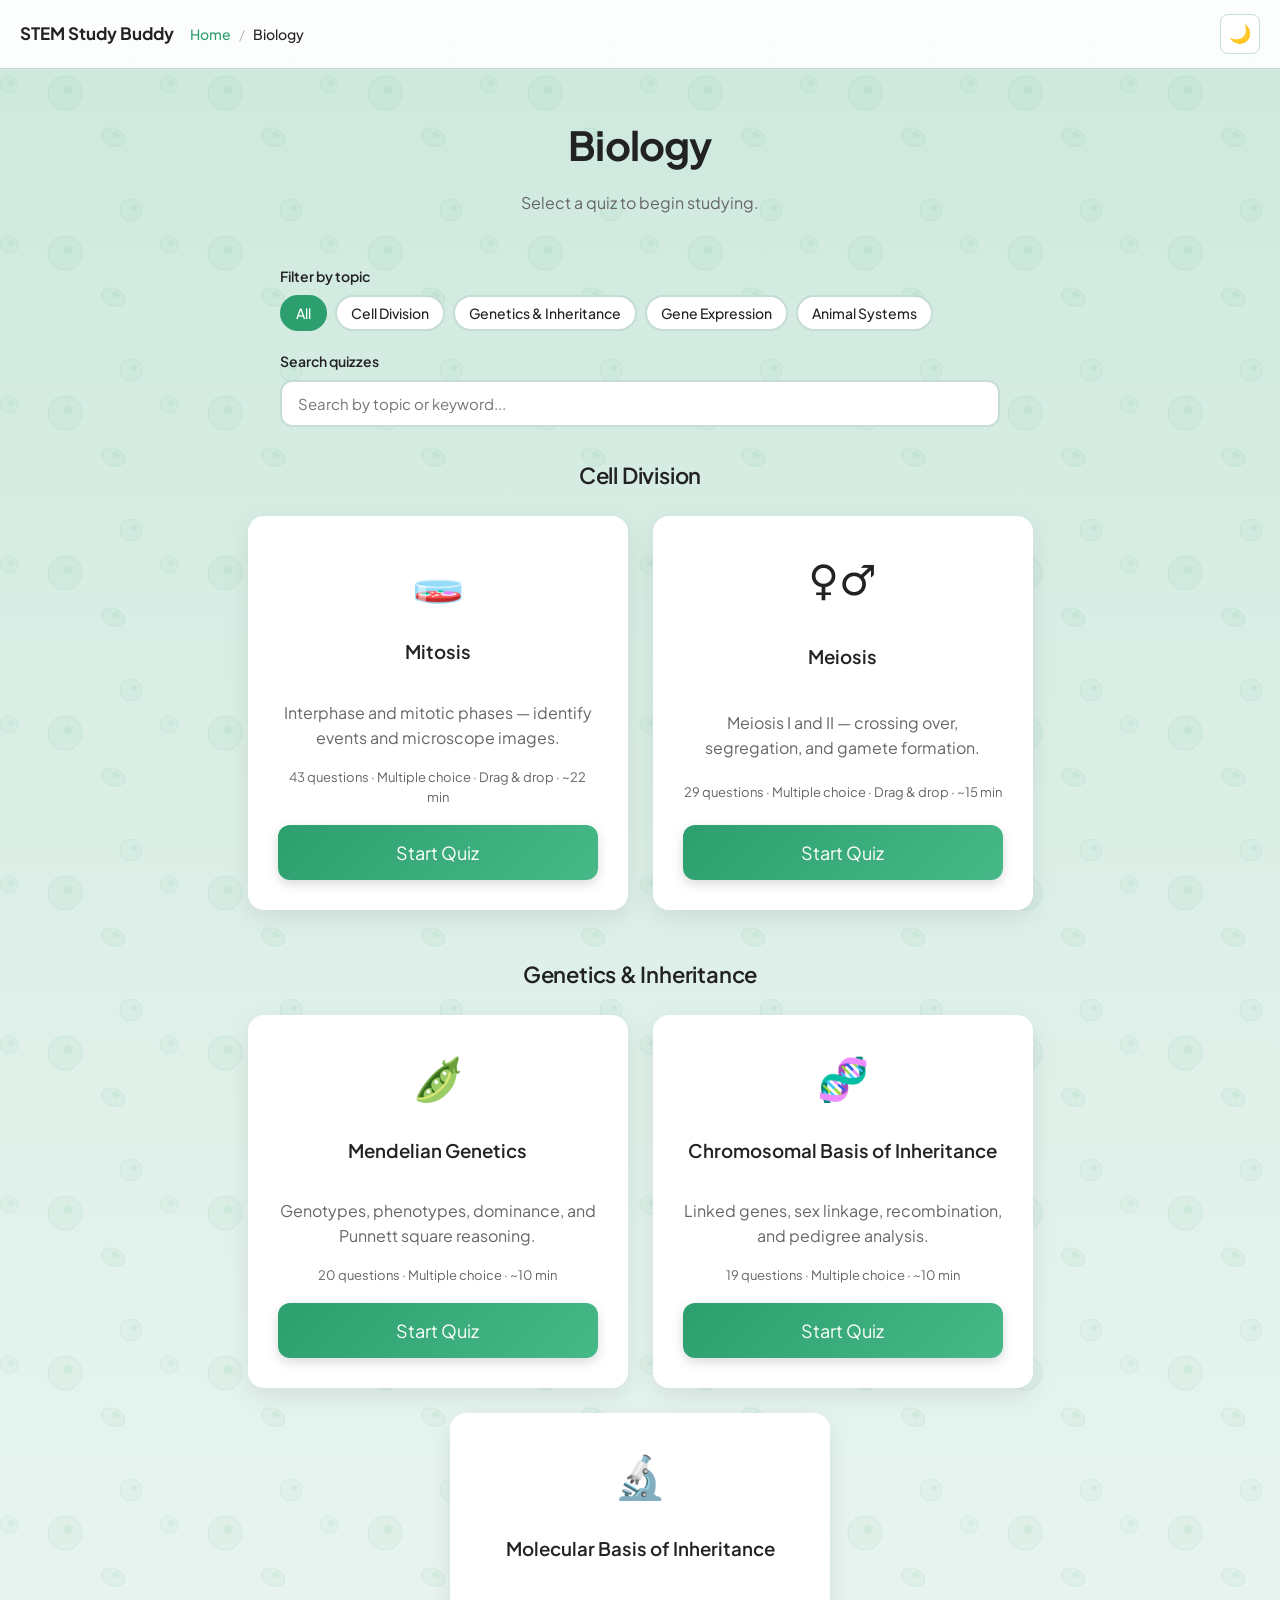
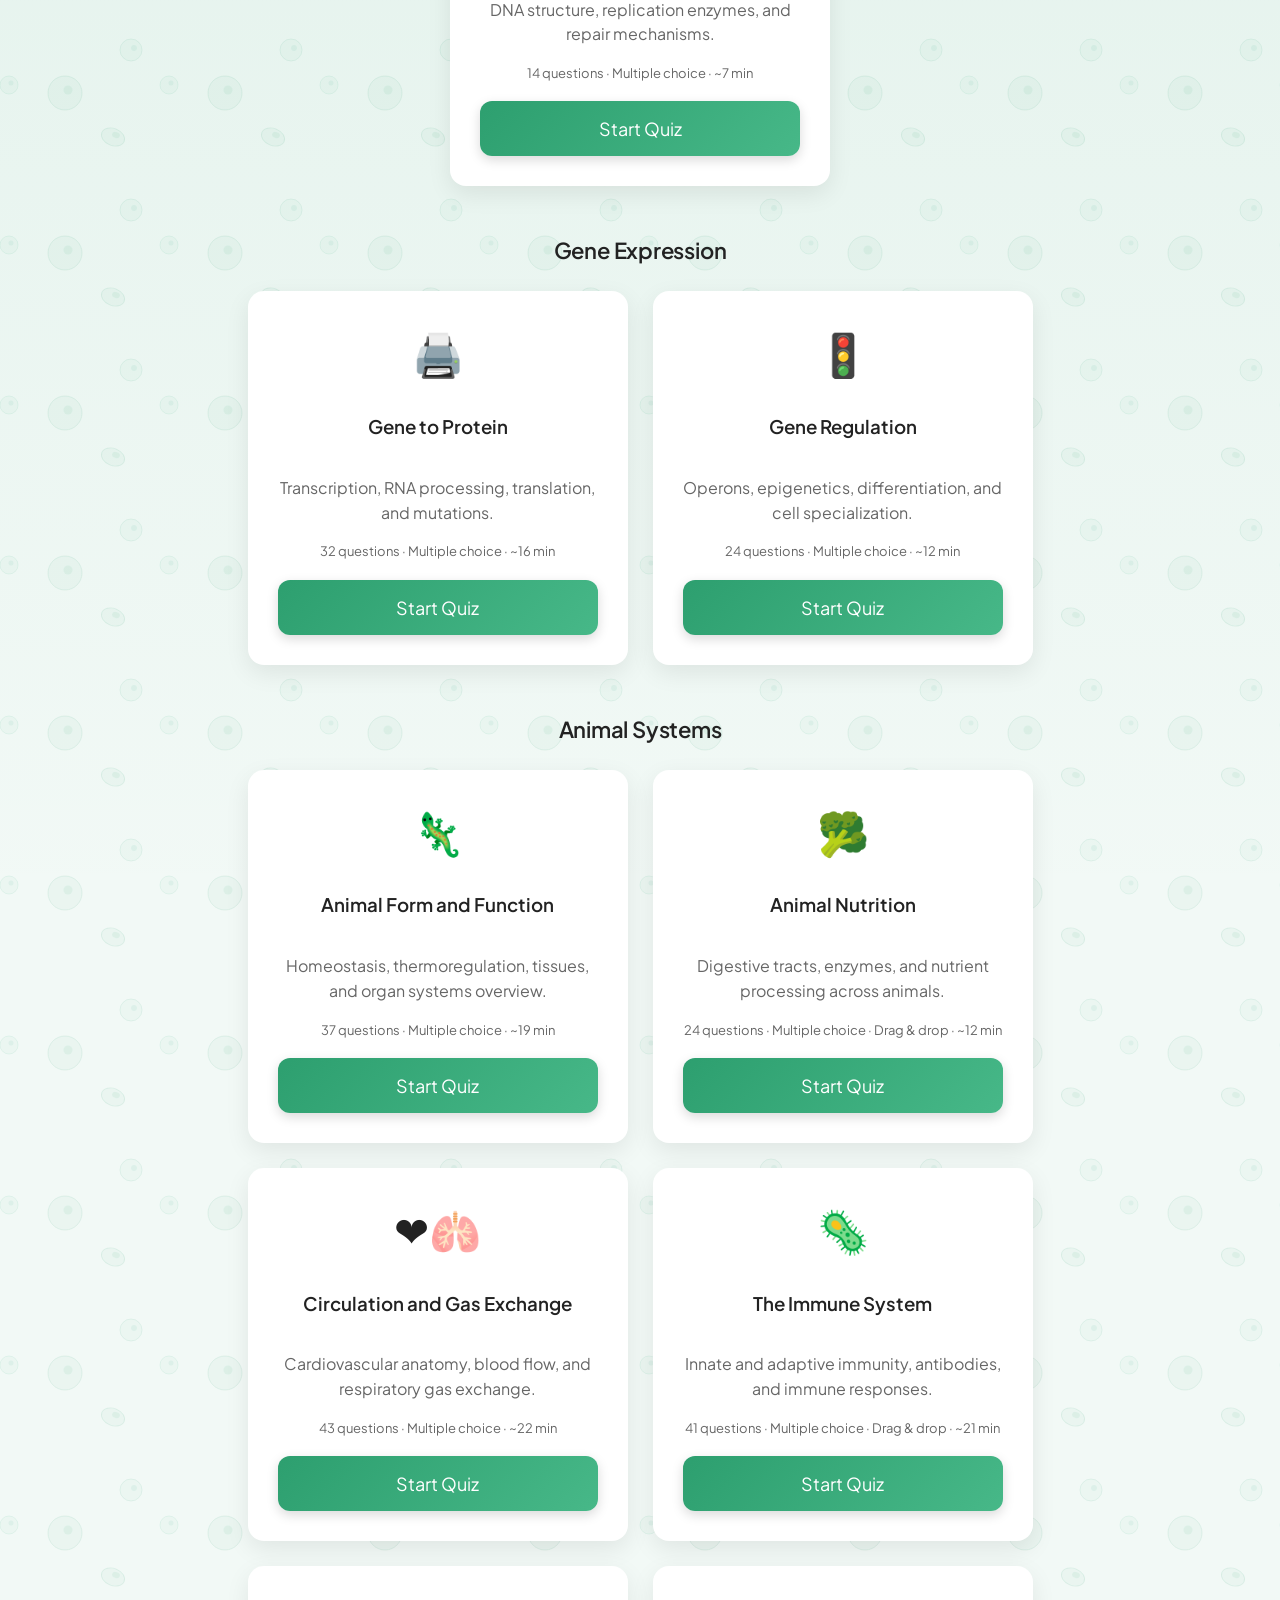
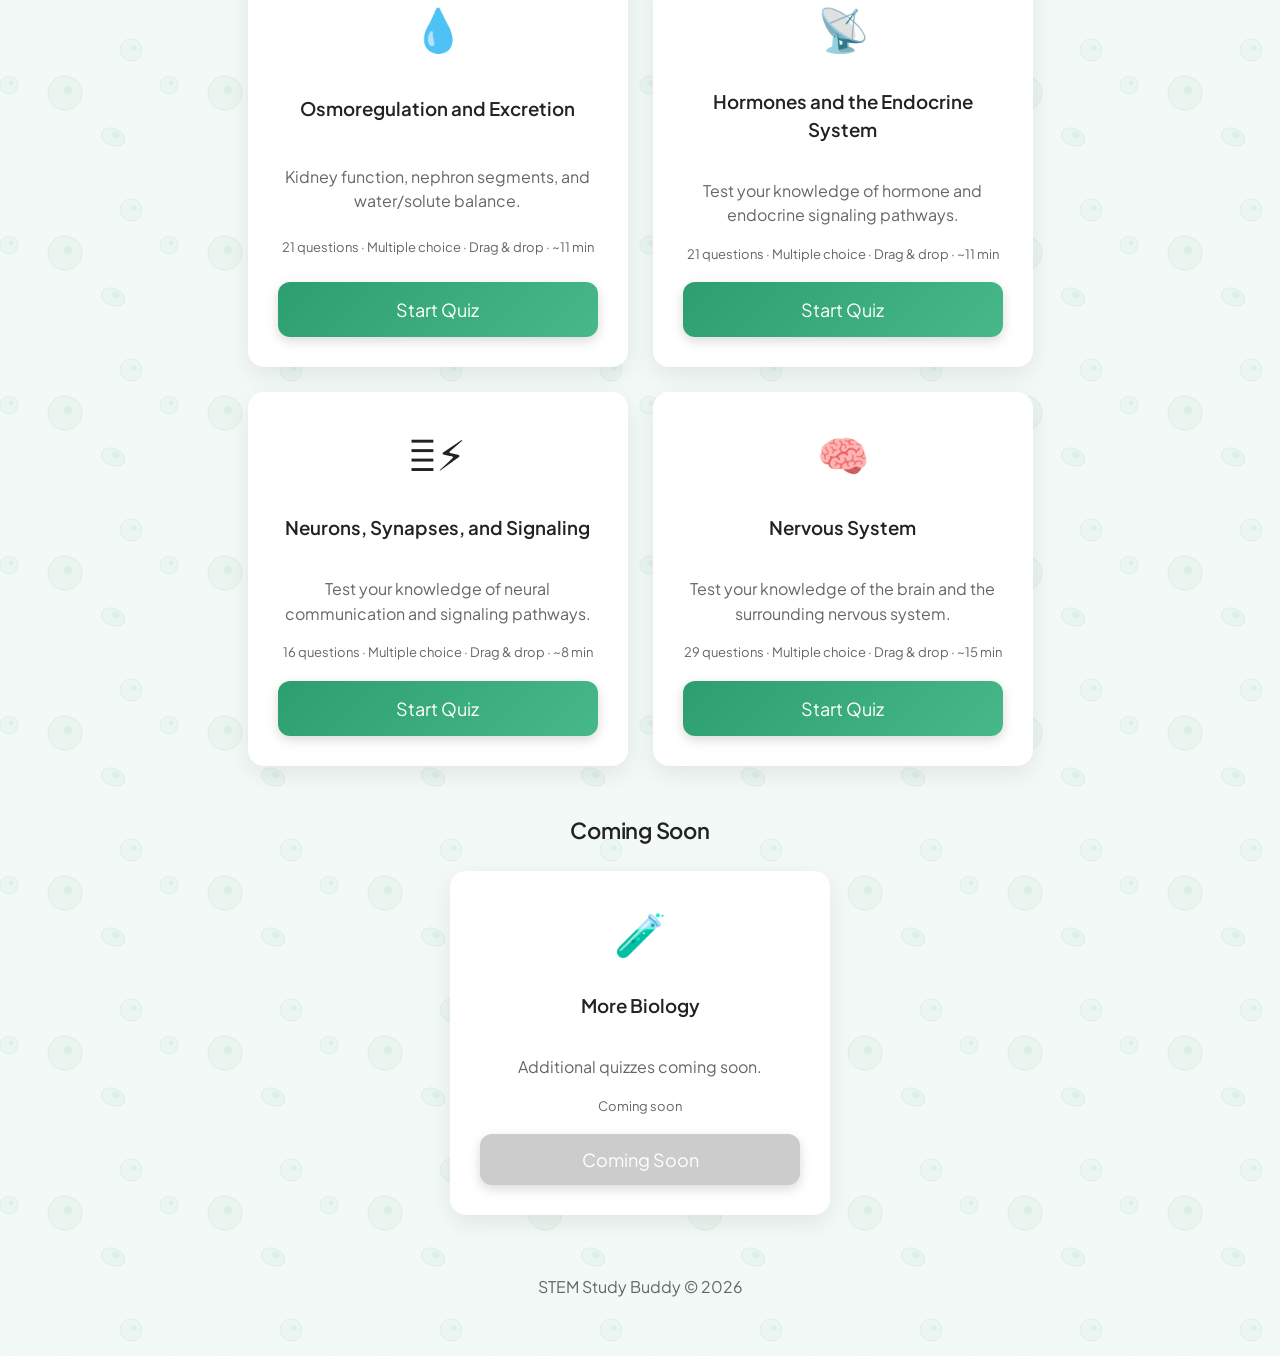
==== commit ea3cb618: "fix answer overflow. Added filter chips to bio quizzes" ====
--- a/biology.html
+++ b/biology.html
@@ -46,15 +46,27 @@
 
       <div id="recent-quizzes" class="recent-section hidden"></div>
 
-      <div id="quiz-search-wrap" class="quiz-search-wrap hidden">
-        <label class="search-label" for="quiz-search">Search quizzes</label>
-        <input
-          type="search"
-          id="quiz-search"
-          class="quiz-search"
-          placeholder="Search by topic or keyword..."
-          autocomplete="off"
-        />
+      <div id="quiz-controls" class="quiz-controls hidden">
+        <div id="quiz-filter-wrap" class="quiz-filter-wrap">
+          <span class="filter-label" id="quiz-filter-label">Filter by topic</span>
+          <div
+            id="quiz-filters"
+            class="quiz-filters"
+            role="group"
+            aria-labelledby="quiz-filter-label"
+          ></div>
+        </div>
+
+        <div id="quiz-search-wrap" class="quiz-search-wrap">
+          <label class="search-label" for="quiz-search">Search quizzes</label>
+          <input
+            type="search"
+            id="quiz-search"
+            class="quiz-search"
+            placeholder="Search by topic or keyword..."
+            autocomplete="off"
+          />
+        </div>
       </div>
 
       <div id="quiz-catalog"></div>
--- a/css/styles.css
+++ b/css/styles.css
@@ -147,12 +147,14 @@
       var(--bg-hero-wash-mid) 30%,
       transparent 55%
     ),
-    var(--bio-cell-pattern),
-    var(--bg);
+    var(--bio-cell-pattern), var(--bg);
 
   background-size: auto, var(--bio-cell-size), auto;
 
-  background-position: 0 0, 27px 19px, 0 0;
+  background-position:
+    0 0,
+    27px 19px,
+    0 0;
 }
 
 body[data-page="subject"].subject-chemistry {
@@ -163,8 +165,7 @@
       var(--bg-hero-wash-mid) 30%,
       transparent 55%
     ),
-    var(--chem-hex-pattern),
-    var(--bg);
+    var(--chem-hex-pattern), var(--bg);
 
   background-size: auto, var(--chem-hex-size), auto;
 }
@@ -405,14 +406,19 @@
   color: var(--text-light);
 }
 
-.quiz-search-wrap {
-  max-width: 480px;
+.quiz-controls {
+  max-width: 720px;
 
   margin: 0 auto 32px;
+}
+
+.quiz-filter-wrap {
+  margin-bottom: 20px;
 
   text-align: left;
 }
 
+.filter-label,
 .search-label {
   display: block;
 
@@ -423,6 +429,64 @@
   font-weight: 600;
 
   color: var(--text);
+}
+
+.quiz-filters {
+  display: flex;
+
+  flex-wrap: wrap;
+
+  gap: 8px;
+}
+
+.quiz-filter-chip {
+  padding: 8px 14px;
+
+  font-family: var(--font-ui);
+
+  font-size: 14px;
+
+  font-weight: 500;
+
+  line-height: 1.2;
+
+  color: var(--text);
+
+  background: var(--card-bg);
+
+  border: 2px solid var(--border);
+
+  border-radius: 999px;
+
+  cursor: pointer;
+
+  transition: var(--transition);
+}
+
+.quiz-filter-chip:hover {
+  border-color: var(--primary);
+
+  background: var(--inactive-light);
+}
+
+.quiz-filter-chip--active {
+  color: #fff;
+
+  background: var(--primary);
+
+  border-color: var(--primary);
+}
+
+.quiz-filter-chip--active:hover {
+  color: #fff;
+
+  background: var(--primary);
+
+  border-color: var(--primary);
+}
+
+.quiz-search-wrap {
+  text-align: left;
 }
 
 .quiz-search {
@@ -1449,7 +1513,8 @@
 
   animation: spin 1.4s linear infinite;
 
-  box-shadow: 0 0 18px rgba(79, 124, 255, 0.15),
+  box-shadow:
+    0 0 18px rgba(79, 124, 255, 0.15),
     inset 0 0 12px rgba(79, 124, 255, 0.08);
 }
 
@@ -1460,7 +1525,9 @@
 
   z-index: 2;
 
-  animation: float 1.8s ease-in-out infinite, glow 2s ease-in-out infinite;
+  animation:
+    float 1.8s ease-in-out infinite,
+    glow 2s ease-in-out infinite;
 }
 
 /* loading text */
@@ -1515,7 +1582,8 @@
   50% {
     transform: scale(1.12);
 
-    text-shadow: 0 0 22px rgba(79, 124, 255, 0.55),
+    text-shadow:
+      0 0 22px rgba(79, 124, 255, 0.55),
       0 0 42px rgba(79, 124, 255, 0.25);
   }
 
@@ -1551,6 +1619,7 @@
 .nav-link:focus-visible,
 .mc-option:focus-visible,
 .mode-card:focus-visible,
+.quiz-filter-chip:focus-visible,
 .quiz-search:focus-visible,
 .recent-item:focus-visible,
 .theme-toggle:focus-visible,
@@ -1652,12 +1721,14 @@
       var(--bg-hero-wash-mid) 30%,
       transparent 55%
     ),
-    var(--bio-cell-pattern),
-    var(--bg);
+    var(--bio-cell-pattern), var(--bg);
 
   background-size: auto, var(--bio-cell-size), auto;
 
-  background-position: 0 0, 27px 19px, 0 0;
+  background-position:
+    0 0,
+    27px 19px,
+    0 0;
 }
 
 [data-theme="dark"] body[data-page="subject"].subject-chemistry {
@@ -1668,8 +1739,7 @@
       var(--bg-hero-wash-mid) 30%,
       transparent 55%
     ),
-    var(--chem-hex-pattern),
-    var(--bg);
+    var(--chem-hex-pattern), var(--bg);
 
   background-size: auto, var(--chem-hex-size), auto;
 }
@@ -1680,11 +1750,21 @@
 
 [data-theme="dark"] .mode-card,
 [data-theme="dark"] .recent-item,
+[data-theme="dark"] .quiz-filter-chip,
 [data-theme="dark"] .quiz-search,
 [data-theme="dark"] .theme-toggle {
   background: var(--card-bg);
 }
 
+[data-theme="dark"] .quiz-filter-chip--active,
+[data-theme="dark"] .quiz-filter-chip--active:hover {
+  color: #fff;
+
+  background: var(--primary);
+
+  border-color: var(--primary);
+}
+
 [data-theme="dark"] .mode-card:hover,
 [data-theme="dark"] .dropzone:hover {
   background: #343a46;
@@ -1795,6 +1875,15 @@
   flex-direction: column;
 
   align-items: center;
+
+  font-family: var(--font-ui);
+}
+
+.lewis-formula,
+.lewis-atom,
+.lewis-ion-charge,
+.stem-text {
+  font-family: var(--font-stem);
 }
 
 #lewis-content > :not(footer) {
@@ -1803,6 +1892,10 @@
   max-width: 920px;
 }
 
+#lewis-content .mode-badge {
+  margin-bottom: 8px;
+}
+
 .lewis-question-area {
   margin-bottom: 8px;
 }
@@ -1821,6 +1914,14 @@
   max-width: 680px;
 
   margin-inline: auto;
+}
+
+.lewis-workspace--octahedral {
+  max-width: min(100%, 1040px);
+}
+
+#lewis-content.lewis-content--octahedral > :not(footer) {
+  max-width: 1080px;
 }
 
 .lewis-board-wrap,
@@ -1838,129 +1939,6 @@
   border-radius: var(--radius-md);
 
   box-shadow: var(--shadow-card);
-}
-
-.lewis-palette {
-  min-width: 0;
-
-  display: grid;
-
-  grid-template-columns: repeat(3, minmax(0, 1fr));
-
-  gap: 10px;
-
-  align-items: stretch;
-}
-
-.lewis-palette-title {
-  grid-column: 1 / -1;
-
-  margin: 0 0 4px;
-
-  font-size: 14px;
-
-  font-weight: 600;
-
-  color: var(--text-light);
-}
-
-.lewis-palette-hint {
-  grid-column: 1 / -1;
-
-  margin: 6px 0 0;
-
-  font-size: 12px;
-
-  line-height: 1.5;
-
-  color: var(--text-light);
-}
-
-.lewis-token {
-  box-sizing: border-box;
-
-  display: flex;
-
-  align-items: center;
-
-  gap: 8px;
-
-  width: 100%;
-
-  max-width: 100%;
-
-  margin-bottom: 0;
-
-  padding: 10px 12px;
-
-  font-family: var(--font-stem);
-
-  background: var(--inactive-light);
-
-  border: 2px solid var(--border);
-
-  border-radius: var(--radius-sm);
-
-  cursor: grab;
-
-  transition: var(--transition);
-}
-
-.lewis-token:last-of-type {
-  margin-bottom: 0;
-}
-
-.lewis-token:hover,
-.lewis-token--selected {
-  border-color: var(--primary);
-
-  background: var(--card-bg);
-}
-
-.lewis-token--selected {
-  box-shadow: 0 0 0 3px rgba(124, 92, 191, 0.18);
-}
-
-.lewis-token--disabled {
-  opacity: 0.55;
-
-  cursor: not-allowed;
-}
-
-.lewis-board--locked .lewis-slot {
-  pointer-events: none;
-
-  cursor: default;
-}
-
-.lewis-token-glyph {
-  display: flex;
-
-  flex-shrink: 0;
-
-  align-items: center;
-
-  justify-content: center;
-
-  width: 24px;
-
-  font-size: 20px;
-
-  font-weight: 700;
-
-  line-height: 1;
-}
-
-.lewis-token-label {
-  flex: 1;
-
-  min-width: 0;
-
-  font-family: var(--font-ui);
-
-  font-size: 13px;
-
-  font-weight: 600;
 }
 
 .lewis-board-wrap {
@@ -1975,6 +1953,155 @@
   overflow: visible;
 }
 
+.lewis-board-wrap--octahedral {
+  padding-inline: clamp(22px, 3.5vw, 40px);
+}
+
+.lewis-board-wrap--octahedral .lewis-ion-body {
+  flex: 1 1 auto;
+
+  min-width: min-content;
+}
+
+.lewis-ion-display--octahedral.lewis-ion-display--charged {
+  gap: clamp(10px, 1.5vw, 18px);
+}
+
+.lewis-ion-display--octahedral.lewis-ion-display--charged
+  .lewis-ion-bracket:first-of-type {
+  margin-right: 0;
+}
+
+.lewis-ion-display--octahedral.lewis-ion-display--charged
+  .lewis-ion-bracket:last-of-type {
+  margin-left: 0;
+}
+
+.lewis-palette {
+  min-width: 0;
+
+  display: grid;
+
+  grid-template-columns: repeat(3, minmax(0, 1fr));
+
+  gap: 10px;
+
+  align-items: stretch;
+}
+
+.lewis-palette-title {
+  grid-column: 1 / -1;
+
+  margin: 0 0 4px;
+
+  font-family: var(--font-ui);
+
+  font-size: 14px;
+
+  font-weight: 600;
+
+  color: var(--text-light);
+}
+
+.lewis-palette-hint {
+  grid-column: 1 / -1;
+
+  margin: 6px 0 0;
+
+  font-family: var(--font-ui);
+
+  font-size: 12px;
+
+  line-height: 1.5;
+
+  color: var(--text-light);
+}
+
+.lewis-token {
+  box-sizing: border-box;
+
+  display: flex;
+
+  align-items: center;
+
+  gap: 8px;
+
+  width: 100%;
+
+  max-width: 100%;
+
+  margin-bottom: 0;
+
+  padding: 10px 12px;
+
+  background: var(--inactive-light);
+
+  border: 2px solid var(--border);
+
+  border-radius: var(--radius-sm);
+
+  cursor: grab;
+
+  transition: var(--transition);
+}
+
+.lewis-token:last-of-type {
+  margin-bottom: 0;
+}
+
+.lewis-token:hover,
+.lewis-token--selected {
+  border-color: var(--primary);
+
+  background: var(--card-bg);
+}
+
+.lewis-token--selected {
+  box-shadow: 0 0 0 3px rgba(124, 92, 191, 0.18);
+}
+
+.lewis-token--disabled {
+  opacity: 0.55;
+
+  cursor: not-allowed;
+}
+
+.lewis-board--locked .lewis-slot {
+  pointer-events: none;
+
+  cursor: default;
+}
+
+.lewis-token-glyph {
+  display: flex;
+
+  flex-shrink: 0;
+
+  align-items: center;
+
+  justify-content: center;
+
+  width: 24px;
+
+  font-size: 20px;
+
+  font-weight: 700;
+
+  line-height: 1;
+}
+
+.lewis-token-label {
+  flex: 1;
+
+  min-width: 0;
+
+  font-family: var(--font-ui);
+
+  font-size: 13px;
+
+  font-weight: 600;
+}
+
 @media (min-width: 1024px) {
   .lewis-board-wrap {
     --lewis-scale: 1.25;
@@ -2114,42 +2241,293 @@
   min-height: calc(var(--lewis-slot-size) * 3 + calc(8px * var(--lewis-scale)));
 }
 
+.lewis-board--octahedral {
+  min-height: calc(var(--lewis-slot-size) * 8 + calc(8px * var(--lewis-scale)));
+}
+
+.lewis-octahedral-board {
+  display: flex;
+
+  align-items: center;
+
+  justify-content: center;
+}
+
+.lewis-octahedral-ring {
+  --lewis-octahedral-radius: calc(var(--lewis-slot-size) * 3.5);
+  --lewis-octahedral-ligand-pad: calc(var(--lewis-slot-size) * 1.5);
+
+  position: relative;
+
+  width: calc(
+    (var(--lewis-octahedral-radius) + var(--lewis-octahedral-ligand-pad)) * 2
+  );
+
+  height: calc(
+    (var(--lewis-octahedral-radius) + var(--lewis-octahedral-ligand-pad)) * 2
+  );
+
+  margin: 0 auto;
+}
+
+.lewis-octahedral-ring__hub {
+  position: absolute;
+
+  left: 50%;
+
+  top: 50%;
+
+  transform: translate(-50%, -50%);
+
+  z-index: 2;
+
+  overflow: visible;
+
+  pointer-events: none;
+}
+
+.lewis-octahedral-ring__hub .lewis-slot,
+.lewis-octahedral-ring__hub .lewis-atom {
+  pointer-events: auto;
+}
+
+.lewis-octahedral-ring__hub .lewis-atom-column--expanded {
+  overflow: visible;
+}
+
+.lewis-octahedral-ring__hub .lewis-slot.lewis-slot--circle {
+  width: calc(var(--lewis-slot-size) * var(--lewis-circle-slot-scale, 0.72));
+
+  height: calc(var(--lewis-slot-size) * var(--lewis-circle-slot-scale, 0.72));
+}
+
+.lewis-octahedral-ring__hub .lewis-diagonal-connectors line {
+  stroke-width: 0.06;
+
+  stroke-linecap: round;
+}
+
+.lewis-octahedral-ring__ligand {
+  position: absolute;
+
+  left: 50%;
+
+  top: 50%;
+
+  transform: translate(-50%, -50%) rotate(var(--ligand-angle))
+    translateY(calc(-1 * var(--lewis-octahedral-radius)));
+
+  transform-origin: center;
+
+  z-index: 1;
+}
+
+.lewis-octahedral-ring__bond {
+  position: absolute;
+
+  left: 50%;
+
+  top: 50%;
+
+  transform: translate(-50%, -50%) rotate(var(--ligand-angle))
+    translateY(calc(-0.5 * var(--lewis-octahedral-radius)));
+
+  transform-origin: center;
+
+  z-index: 3;
+
+  pointer-events: none;
+}
+
+.lewis-octahedral-ring__bond .lewis-slot {
+  width: var(--lewis-slot-size);
+
+  height: var(--lewis-slot-size);
+
+  pointer-events: auto;
+}
+
+.lewis-octahedral-ring__bond .lewis-slot-bonds {
+  flex-direction: row;
+}
+
+.lewis-octahedral-ring__bond .lewis-bond-line {
+  width: calc(2px * var(--lewis-scale));
+
+  height: calc(24px * var(--lewis-scale));
+}
+
+.lewis-octahedral-ring__bond .lewis-slot-bonds--double .lewis-bond-line {
+  width: calc(2px * var(--lewis-scale));
+
+  height: calc(22px * var(--lewis-scale));
+}
+
+.lewis-octahedral-ring__bond .lewis-slot-bonds--triple .lewis-bond-line {
+  width: calc(2px * var(--lewis-scale));
+
+  height: calc(20px * var(--lewis-scale));
+}
+
+.lewis-octahedral-ligand-column {
+  flex-shrink: 0;
+}
+
+.lewis-octahedral-ring__ligand .lewis-atom-label {
+  display: inline-block;
+
+  transform: rotate(calc(-1 * var(--ligand-angle)));
+}
+
 .lewis-linear-row {
   display: flex;
 
-  align-items: stretch;
+  align-items: center;
 
   justify-content: center;
 
-  gap: calc(2px * var(--lewis-scale));
+  gap: 0;
 
   max-width: 100%;
+}
+
+.lewis-linear-row .lewis-atom-column {
+  flex-shrink: 0;
 }
 
 .lewis-atom-column {
   display: grid;
 
-  grid-template-columns: max-content var(--lewis-slot-size) max-content;
+  justify-items: center;
+
+  align-items: center;
+}
+
+.lewis-atom-column--expanded {
+  position: relative;
+
+  overflow: visible;
+}
+
+.lewis-diagonal-connectors {
+  position: absolute;
+
+  inset: 0;
+
+  width: 100%;
+
+  height: 100%;
+
+  overflow: visible;
+
+  pointer-events: none;
+
+  z-index: 0;
+}
+
+.lewis-diagonal-connectors line {
+  stroke: color-mix(in srgb, var(--primary) 40%, var(--border));
+
+  stroke-width: 0.06;
+
+  stroke-linecap: round;
+}
+
+.lewis-atom-column--expanded .lewis-slot,
+.lewis-atom-column--expanded .lewis-atom {
+  position: relative;
+
+  z-index: 1;
+}
+
+.lewis-atom-column--polar-diagonals {
+  position: relative;
+}
+
+.lewis-atom-column--polar-diagonals .lewis-slot--polar {
+  position: absolute;
+
+  left: calc(50% + var(--lewis-polar-x));
+
+  top: calc(50% + var(--lewis-polar-y));
+
+  z-index: 1;
+}
+
+.lewis-atom-column--polar-diagonals .lewis-atom {
+  z-index: 2;
+}
+
+.lewis-atom-column--polar-diagonals
+  .lewis-slot.lewis-slot--circle.lewis-slot--northwest,
+.lewis-atom-column--polar-diagonals
+  .lewis-slot.lewis-slot--circle.lewis-slot--southeast {
+  transform: translate(-50%, -50%)
+    rotate(calc(-1 * var(--lewis-diagonal-angle)));
+}
+
+.lewis-atom-column--polar-diagonals
+  .lewis-slot.lewis-slot--circle.lewis-slot--northeast,
+.lewis-atom-column--polar-diagonals
+  .lewis-slot.lewis-slot--circle.lewis-slot--southwest {
+  transform: translate(-50%, -50%) rotate(var(--lewis-diagonal-angle));
+}
+
+.lewis-atom-column--polar-diagonals
+  .lewis-slot.lewis-slot--circle.lewis-slot--northwest:hover,
+.lewis-atom-column--polar-diagonals
+  .lewis-slot.lewis-slot--circle.lewis-slot--northwest.lewis-slot--filled,
+.lewis-atom-column--polar-diagonals
+  .lewis-slot.lewis-slot--circle.lewis-slot--northwest.lewis-slot--dragover,
+.lewis-atom-column--polar-diagonals
+  .lewis-slot.lewis-slot--circle.lewis-slot--southeast:hover,
+.lewis-atom-column--polar-diagonals
+  .lewis-slot.lewis-slot--circle.lewis-slot--southeast.lewis-slot--filled,
+.lewis-atom-column--polar-diagonals
+  .lewis-slot.lewis-slot--circle.lewis-slot--southeast.lewis-slot--dragover {
+  transform: translate(-50%, -50%)
+    rotate(calc(-1 * var(--lewis-diagonal-angle)));
+}
+
+.lewis-atom-column--polar-diagonals
+  .lewis-slot.lewis-slot--circle.lewis-slot--northeast:hover,
+.lewis-atom-column--polar-diagonals
+  .lewis-slot.lewis-slot--circle.lewis-slot--northeast.lewis-slot--filled,
+.lewis-atom-column--polar-diagonals
+  .lewis-slot.lewis-slot--circle.lewis-slot--northeast.lewis-slot--dragover,
+.lewis-atom-column--polar-diagonals
+  .lewis-slot.lewis-slot--circle.lewis-slot--southwest:hover,
+.lewis-atom-column--polar-diagonals
+  .lewis-slot.lewis-slot--circle.lewis-slot--southwest.lewis-slot--filled,
+.lewis-atom-column--polar-diagonals
+  .lewis-slot.lewis-slot--circle.lewis-slot--southwest.lewis-slot--dragover {
+  transform: translate(-50%, -50%) rotate(var(--lewis-diagonal-angle));
+}
+
+.lewis-slot-grid {
+  justify-items: center;
+
+  align-items: center;
+}
+
+.lewis-grid-atom {
+  justify-self: center;
+
+  align-self: center;
+}
+
+.lewis-bond-column {
+  display: grid;
 
   grid-template-rows: var(--lewis-slot-size) var(--lewis-atom-size) var(
       --lewis-slot-size
     );
 
+  align-items: center;
+
   justify-items: center;
 
-  align-items: center;
-}
-
-.lewis-bond-column {
-  display: grid;
-
-  grid-template-rows: var(--lewis-slot-size) var(--lewis-atom-size) var(
-      --lewis-slot-size
-    );
-
-  justify-items: center;
-
-  align-items: center;
+  flex-shrink: 0;
 }
 
 .lewis-grid-north {
@@ -2164,12 +2542,6 @@
   grid-row: 2;
 }
 
-.lewis-grid-atom {
-  grid-column: 2;
-
-  grid-row: 2;
-}
-
 .lewis-grid-east {
   grid-column: 3;
 
@@ -2213,6 +2585,8 @@
 
   font-weight: 700;
 
+  line-height: 1;
+
   color: var(--text);
 
   background: var(--inactive-light);
@@ -2220,6 +2594,36 @@
   border: 2px solid var(--border);
 
   border-radius: 50%;
+}
+
+.lewis-atom-label {
+  display: inline-flex;
+
+  align-items: baseline;
+
+  line-height: 1;
+}
+
+.lewis-atom-symbol {
+  line-height: 1;
+}
+
+.lewis-atom-index {
+  margin-left: calc(-1px * var(--lewis-scale));
+
+  line-height: 1;
+}
+
+.lewis-atom-index sub {
+  font-family: inherit;
+
+  font-size: 0.58em;
+
+  font-weight: 600;
+
+  line-height: 1;
+
+  vertical-align: sub;
 }
 
 .lewis-slot {
@@ -2263,6 +2667,43 @@
   background: rgba(124, 92, 191, 0.1);
 }
 
+.lewis-slot.lewis-slot--circle {
+  width: calc(var(--lewis-slot-size) * 0.85);
+
+  height: calc(var(--lewis-slot-size) * 0.85);
+
+  border-style: dashed;
+
+  border-color: color-mix(in srgb, var(--primary) 50%, var(--border));
+
+  background: color-mix(in srgb, var(--primary) 8%, transparent);
+
+  border-radius: 50%;
+}
+
+.lewis-slot.lewis-slot--circle.lewis-slot--northwest,
+.lewis-slot.lewis-slot--circle.lewis-slot--southeast {
+  transform: rotate(-45deg);
+}
+
+.lewis-slot.lewis-slot--circle.lewis-slot--northeast,
+.lewis-slot.lewis-slot--circle.lewis-slot--southwest {
+  transform: rotate(45deg);
+}
+
+.lewis-slot.lewis-slot--circle.lewis-slot--filled {
+  border-style: solid;
+
+  background: color-mix(in srgb, var(--primary) 13%, transparent);
+}
+
+.lewis-slot.lewis-slot--circle:hover,
+.lewis-slot.lewis-slot--circle.lewis-slot--dragover {
+  border-color: var(--primary);
+
+  background: color-mix(in srgb, var(--primary) 15%, transparent);
+}
+
 .lewis-slot-bonds {
   display: flex;
 
@@ -2325,6 +2766,16 @@
   max-height: calc(var(--lewis-slot-size) - calc(8px * var(--lewis-scale)));
 }
 
+.lewis-slot-dots--diagonal-inline {
+  flex-direction: row;
+
+  flex-wrap: nowrap;
+
+  gap: calc(4px * var(--lewis-scale));
+
+  max-width: none;
+}
+
 .lewis-dot {
   display: inline-flex;
 
@@ -2380,11 +2831,23 @@
 }
 
 .lewis-feedback {
+  width: 100%;
+
+  max-width: 680px;
+
   margin-top: 20px;
+
+  margin-inline: auto;
+}
+
+#lewis-content.lewis-content--octahedral .lewis-feedback {
+  max-width: min(100%, 1040px);
 }
 
 .lewis-feedback .feedback-panel {
-  max-width: 720px;
+  width: 100%;
+
+  max-width: none;
 }
 
 .lewis-feedback.show {
@@ -2392,11 +2855,11 @@
 }
 
 .lewis-feedback-list {
-  margin: 12px 0 0;
+  margin: 14px 0 0;
 
   padding: 0 0 0 20px;
 
-  color: var(--text-light);
+  color: var(--text);
 
   line-height: 1.55;
 
@@ -2407,9 +2870,15 @@
   margin-top: 16px;
 }
 
+.lewis-feedback .lewis-example {
+  margin-inline: -22px;
+}
+
 .lewis-example-label {
   margin: 0 0 10px;
 
+  font-family: var(--font-ui);
+
   font-size: 14px;
 
   font-weight: 600;
@@ -2420,9 +2889,15 @@
 }
 
 .lewis-board-wrap--example {
-  padding: 18px 28px;
+  padding: 18px;
+
+  padding-bottom: 22px;
 
   pointer-events: none;
+}
+
+.lewis-board-wrap--example.lewis-board-wrap--octahedral {
+  padding-inline: clamp(22px, 3.5vw, 40px);
 }
 
 .lewis-board--example .lewis-slot {
@@ -2478,8 +2953,19 @@
     --lewis-scale: 0.875;
   }
 
+  .lewis-board-wrap--octahedral {
+    --lewis-scale: 0.8;
+
+    padding-inline: 16px;
+  }
+
+  .lewis-workspace--octahedral,
+  .lewis-feedback {
+    max-width: 100%;
+  }
+
   .lewis-linear-row {
-    gap: calc(2px * var(--lewis-scale));
+    gap: 0;
   }
 }
 
@@ -2503,3 +2989,494 @@
 [data-theme="dark"] .lewis-slot--filled {
   background: rgba(149, 117, 212, 0.12);
 }
+
+[data-theme="dark"] .lewis-slot.lewis-slot--circle {
+  background: rgba(149, 117, 212, 0.1);
+
+  border-color: rgba(149, 117, 212, 0.45);
+}
+
+[data-theme="dark"] .lewis-slot.lewis-slot--circle.lewis-slot--filled {
+  background: rgba(149, 117, 212, 0.18);
+}
+
+.lewis-task-header {
+  display: flex;
+
+  flex-direction: column;
+
+  gap: 16px;
+
+  width: 100%;
+
+  max-width: 720px;
+
+  margin: 0 auto 28px;
+}
+
+.lewis-task-header.hidden {
+  display: none;
+}
+
+.lewis-task-header--full {
+  gap: 22px;
+
+  padding: 24px 26px;
+
+  background: var(--card-bg);
+
+  border: 1px solid var(--border);
+
+  border-radius: var(--radius-lg);
+
+  box-shadow: var(--shadow-card);
+}
+
+.lewis-task-header .lewis-task-progress {
+  margin: 0;
+
+  font-size: 16px;
+
+  line-height: 1.5;
+
+  white-space: pre-line;
+}
+
+.lewis-task-header .lewis-task-progress-bar {
+  margin: 0;
+}
+
+.lewis-task-header .lewis-stage-stepper {
+  margin: 0;
+
+  gap: 0;
+}
+
+.lewis-task-header .lewis-stage-step {
+  padding: 10px 18px;
+
+  font-size: 14px;
+}
+
+.lewis-task-instructions {
+  width: 100%;
+}
+
+.lewis-task-instructions #instruction-text {
+  width: 100%;
+
+  max-width: none;
+
+  margin: 0;
+
+  padding: 14px 18px;
+
+  font-size: 15px;
+
+  line-height: 1.6;
+
+  color: var(--text);
+
+  background: rgba(124, 92, 191, 0.06);
+
+  border-radius: var(--radius-md);
+}
+
+.lewis-task-header--full .lewis-task-instructions #instruction-text {
+  background: var(--inactive-light);
+}
+
+.lewis-electron-counter {
+  margin: 0 0 16px;
+
+  padding: 10px 14px;
+
+  font-family: var(--font-ui);
+
+  font-size: 15px;
+
+  font-weight: 600;
+
+  line-height: 1.45;
+
+  text-align: center;
+
+  color: var(--text);
+
+  background: rgba(124, 92, 191, 0.06);
+
+  border: 1px solid var(--border);
+
+  border-radius: var(--radius-md);
+}
+
+.lewis-electron-counter--complete {
+  color: #22966a;
+
+  background: #eafff3;
+
+  border-color: rgba(40, 199, 111, 0.35);
+}
+
+.lewis-electron-counter--over {
+  color: #c9484a;
+
+  background: #fffafa;
+
+  border-color: rgba(255, 77, 79, 0.35);
+}
+
+.lewis-stage-stepper {
+  display: flex;
+
+  flex-wrap: wrap;
+
+  align-items: center;
+
+  justify-content: center;
+
+  gap: 0;
+
+  margin: 0 0 20px;
+
+  padding: 0;
+
+  list-style: none;
+}
+
+.lewis-stage-arrow {
+  display: flex;
+
+  align-items: center;
+
+  padding: 0 10px;
+
+  font-size: 18px;
+
+  font-weight: 600;
+
+  line-height: 1;
+
+  color: var(--border);
+
+  list-style: none;
+
+  user-select: none;
+}
+
+.lewis-stage-step--done + .lewis-stage-arrow,
+.lewis-stage-arrow + .lewis-stage-step--active,
+.lewis-stage-arrow + .lewis-stage-step--done {
+  color: var(--primary);
+}
+
+.lewis-stage-step {
+  padding: 8px 14px;
+
+  font-family: var(--font-ui);
+
+  font-size: 13px;
+
+  font-weight: 600;
+
+  color: var(--text-light);
+
+  background: var(--card-bg);
+
+  border: 1px solid var(--border);
+
+  border-radius: 999px;
+}
+
+.lewis-stage-step--active {
+  color: var(--text);
+
+  border-color: var(--primary);
+
+  box-shadow: 0 0 0 3px rgba(124, 92, 191, 0.12);
+}
+
+.lewis-stage-step--done {
+  color: var(--primary);
+
+  border-color: rgba(124, 92, 191, 0.35);
+}
+
+.lewis-stage-panel {
+  width: 100%;
+
+  max-width: 720px;
+
+  margin: 0 auto 20px;
+}
+
+.lewis-stage-label {
+  margin: 0 0 8px;
+
+  font-size: 14px;
+
+  font-weight: 700;
+
+  color: var(--text-light);
+
+  text-align: center;
+
+  text-transform: uppercase;
+
+  letter-spacing: 0.04em;
+}
+
+.lewis-valence-prompt,
+.lewis-analysis-intro {
+  margin: 8px auto 0;
+
+  max-width: 520px;
+
+  text-align: center;
+}
+
+.lewis-valence-question {
+  margin: 0 0 22px;
+
+  font-family: var(--font-ui);
+
+  font-size: 22px;
+
+  font-weight: 600;
+
+  color: var(--text);
+}
+
+.lewis-valence-label {
+  display: block;
+
+  margin-bottom: 8px;
+
+  font-family: var(--font-ui);
+
+  font-size: 14px;
+
+  font-weight: 600;
+
+  color: var(--text-light);
+}
+
+.lewis-valence-input {
+  display: block;
+
+  width: 100%;
+
+  max-width: 180px;
+
+  margin: 0 auto;
+
+  padding: 12px 14px;
+
+  font-family: var(--font-ui);
+
+  font-size: 24px;
+
+  font-weight: 600;
+
+  text-align: center;
+
+  color: var(--text);
+
+  background: var(--card-bg);
+
+  border: 2px solid var(--border);
+
+  border-radius: var(--radius-md);
+}
+
+.lewis-valence-input:focus {
+  outline: none;
+
+  border-color: var(--primary);
+
+  box-shadow: 0 0 0 3px rgba(124, 92, 191, 0.15);
+}
+
+.lewis-stage-actions {
+  display: flex;
+
+  justify-content: center;
+
+  margin-top: 18px;
+}
+
+.lewis-analysis-form {
+  display: grid;
+
+  gap: 16px;
+
+  max-width: 520px;
+
+  margin: 16px auto 0;
+
+  text-align: left;
+}
+
+.lewis-analysis-field {
+  display: grid;
+
+  gap: 10px;
+
+  padding: 14px 16px;
+
+  border: 1px solid transparent;
+
+  border-radius: var(--radius-md);
+
+  transition:
+    background 0.2s ease,
+    border-color 0.2s ease;
+}
+
+.lewis-analysis-field--correct {
+  background: #eafff3;
+
+  border-color: rgba(40, 199, 111, 0.35);
+}
+
+.lewis-analysis-field--incorrect {
+  background: #fffafa;
+
+  border-color: rgba(255, 77, 79, 0.35);
+}
+
+.lewis-analysis-field--correct .lewis-analysis-select,
+.lewis-analysis-field--correct .lewis-analysis-option:has(input:checked) {
+  border-color: var(--correct);
+}
+
+.lewis-analysis-field--incorrect .lewis-analysis-select,
+.lewis-analysis-field--incorrect .lewis-analysis-option:has(input:checked) {
+  border-color: var(--incorrect);
+}
+
+.lewis-analysis-question {
+  font-family: var(--font-ui);
+
+  font-size: 15px;
+
+  font-weight: 600;
+
+  color: var(--text);
+}
+
+.lewis-analysis-select {
+  width: 100%;
+
+  padding: 12px 14px;
+
+  font-family: var(--font-ui);
+
+  font-size: 15px;
+
+  color: var(--text);
+
+  background: var(--card-bg);
+
+  border: 2px solid var(--border);
+
+  border-radius: var(--radius-md);
+}
+
+.lewis-analysis-select:focus {
+  outline: none;
+
+  border-color: var(--primary);
+
+  box-shadow: 0 0 0 3px rgba(124, 92, 191, 0.15);
+}
+
+.lewis-analysis-options {
+  display: flex;
+
+  gap: 10px;
+}
+
+.lewis-analysis-option {
+  flex: 1;
+
+  display: flex;
+
+  align-items: center;
+
+  justify-content: center;
+
+  gap: 8px;
+
+  padding: 12px 14px;
+
+  font-family: var(--font-ui);
+
+  font-size: 15px;
+
+  font-weight: 600;
+
+  color: var(--text);
+
+  background: var(--card-bg);
+
+  border: 2px solid var(--border);
+
+  border-radius: var(--radius-md);
+
+  cursor: pointer;
+
+  transition: var(--transition);
+}
+
+.lewis-analysis-option:has(input:checked) {
+  border-color: var(--primary);
+
+  background: rgba(124, 92, 191, 0.08);
+}
+
+.lewis-analysis-option input {
+  accent-color: var(--primary);
+}
+
+[data-theme="dark"] .lewis-analysis-option,
+[data-theme="dark"] .lewis-analysis-select,
+[data-theme="dark"] .lewis-valence-input {
+  background: var(--card-bg);
+}
+
+[data-theme="dark"]
+  .lewis-task-header--full
+  .lewis-task-instructions
+  #instruction-text,
+[data-theme="dark"] .lewis-electron-counter {
+  background: #2e3239;
+}
+
+[data-theme="dark"] .lewis-electron-counter--complete {
+  color: #5ecf9a;
+
+  background: #1e2e26;
+
+  border-color: rgba(40, 199, 111, 0.35);
+}
+
+[data-theme="dark"] .lewis-electron-counter--over {
+  color: #f08080;
+
+  background: #2e2222;
+
+  border-color: rgba(255, 77, 79, 0.35);
+}
+
+[data-theme="dark"] .lewis-analysis-field--correct {
+  background: #1e2e26;
+
+  border-color: rgba(40, 199, 111, 0.35);
+}
+
+[data-theme="dark"] .lewis-analysis-field--incorrect {
+  background: #2e2222;
+
+  border-color: rgba(255, 77, 79, 0.35);
+}
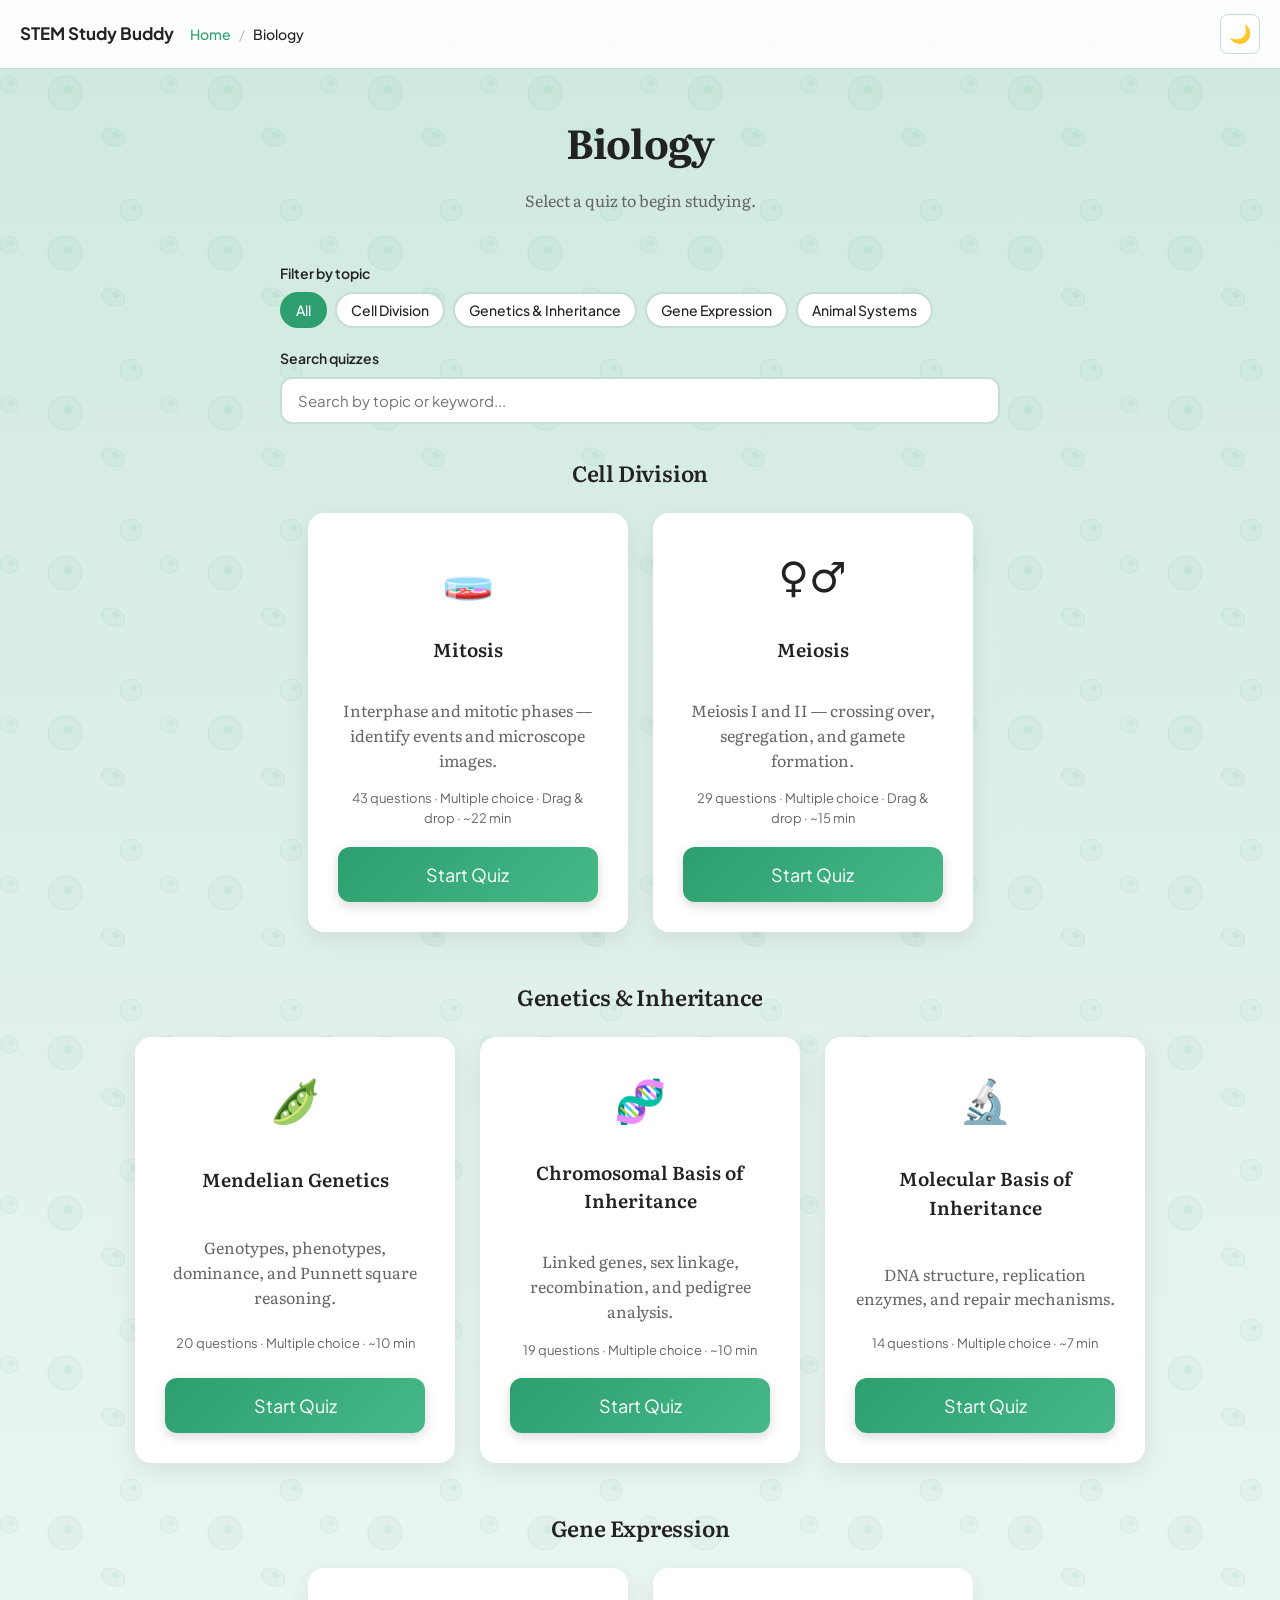
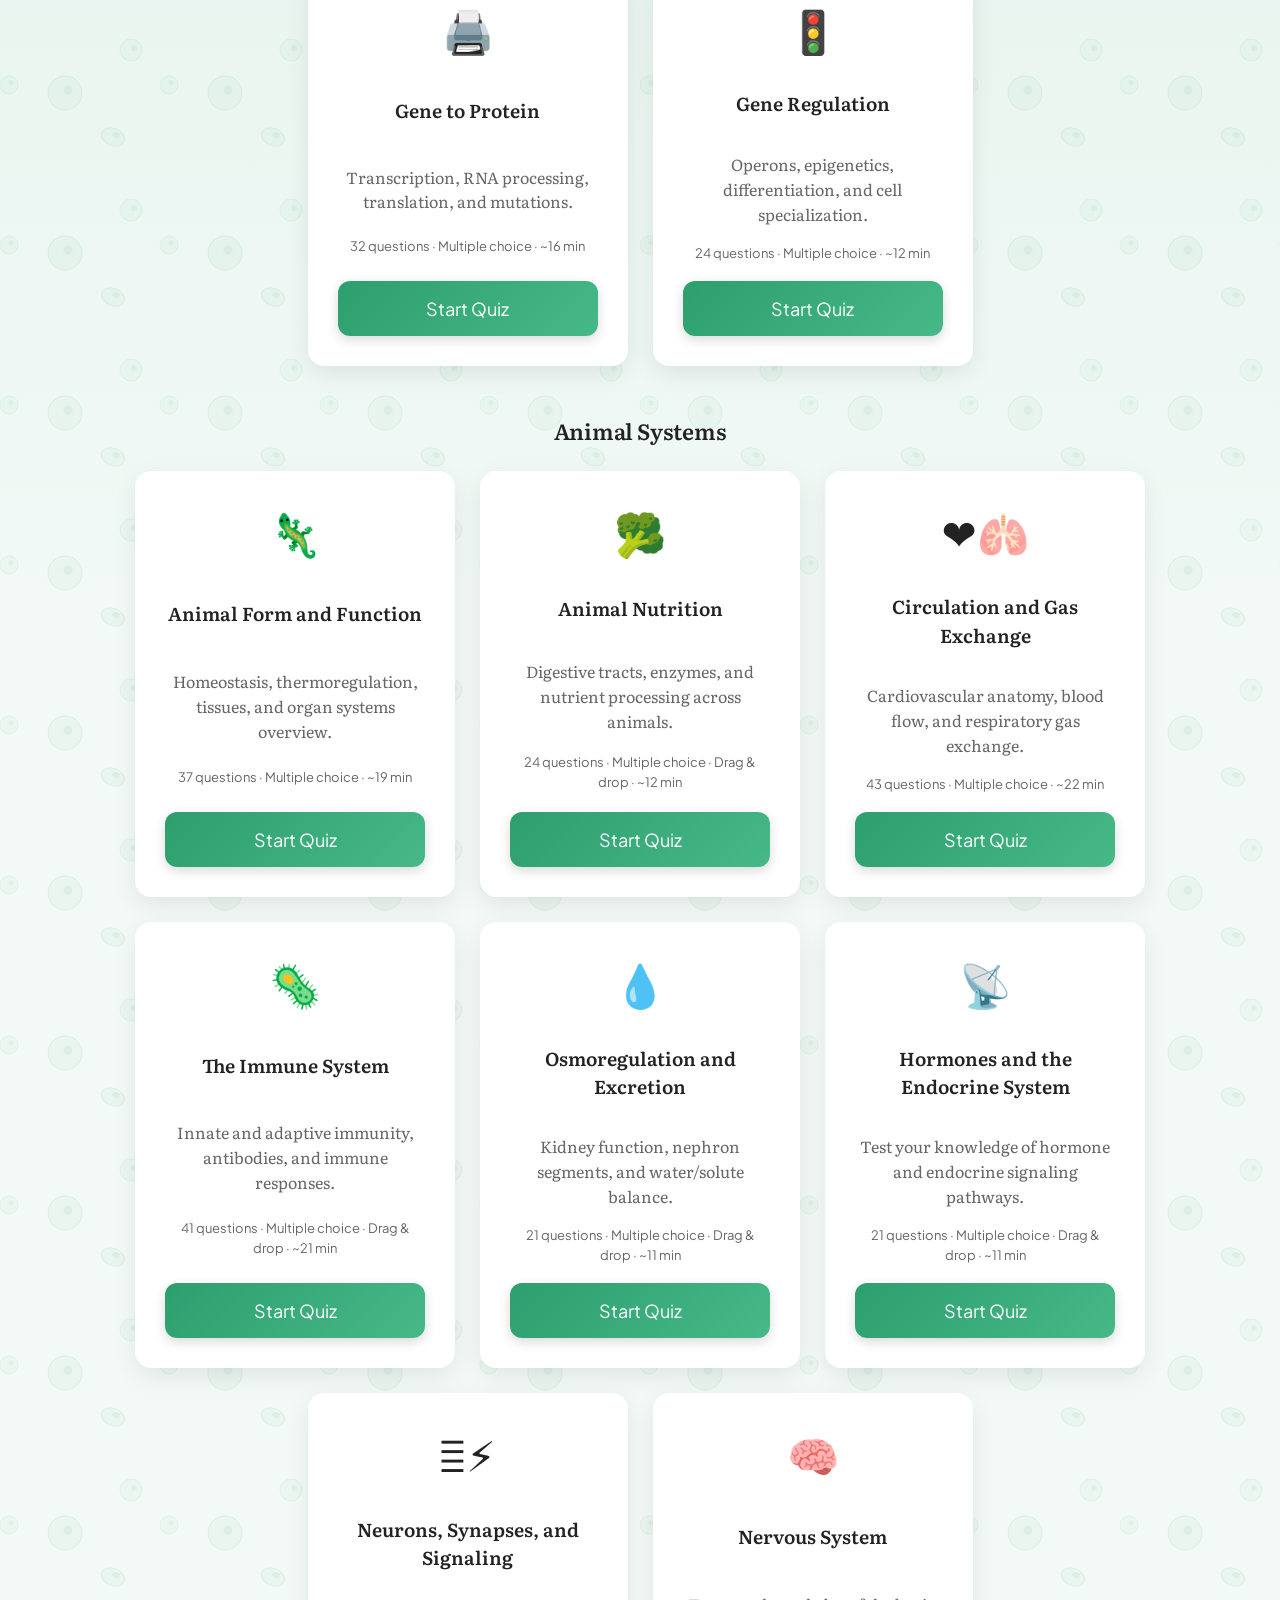
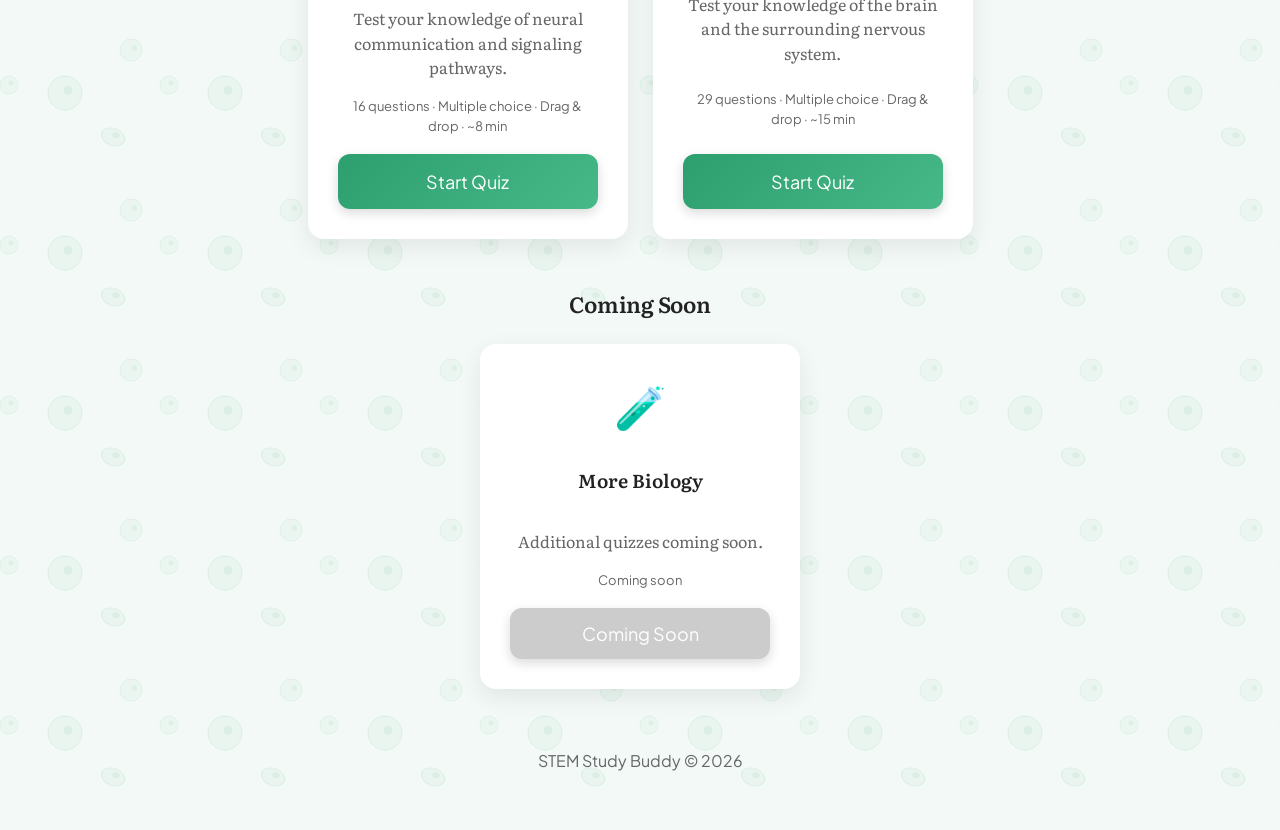
==== commit 0b4e213e: "Medical Science Quizzes" ====
--- a/biology.html
+++ b/biology.html
@@ -31,7 +31,7 @@
     <link rel="preconnect" href="https://fonts.googleapis.com" />
     <link rel="preconnect" href="https://fonts.gstatic.com" crossorigin />
     <link
-      href="https://fonts.googleapis.com/css2?family=Plus+Jakarta+Sans:wght@400;500;600;700&family=Source+Serif+4:opsz,wght@8..60,400;8..60,600&display=swap"
+      href="https://fonts.googleapis.com/css2?family=Literata:opsz,wght@7..72,400;7..72,500;7..72,600;7..72,700&family=Plus+Jakarta+Sans:wght@400;500;600;700&family=Source+Serif+4:opsz,wght@8..60,400;8..60,600&display=swap"
       rel="stylesheet"
     />
   </head>
@@ -72,7 +72,7 @@
       <div id="quiz-catalog"></div>
 
       <footer>
-        <p>STEM Study Buddy © 2026</p>
+          <p class="site-footer-brand">STEM Study Buddy © 2026</p>
       </footer>
     </div>
 
--- a/css/styles.css
+++ b/css/styles.css
@@ -31,7 +31,11 @@
 
   --transition: 0.25s;
 
+  --site-header-offset: 69px;
+  --site-header-gap: 16px;
+
   --font-ui: "Plus Jakarta Sans", "Segoe UI", system-ui, sans-serif;
+  --font-study: "Literata", "Iowan Old Style", "Palatino Linotype", Georgia, serif;
   --font-stem: "Source Serif 4", "Iowan Old Style", "Palatino Linotype", serif;
 
   --bg-hero-wash: rgba(79, 124, 255, 0.16);
@@ -79,6 +83,42 @@
   --progress-track-border: rgba(124, 92, 191, 0.35);
 }
 
+body.subject-emt {
+  --primary: #c45c4a;
+  --primary-light: #d97866;
+
+  --bg: #fbf4f2;
+
+  --border: #e5cfc9;
+
+  --bg-hero-wash: rgba(196, 92, 74, 0.16);
+  --bg-hero-wash-mid: rgba(196, 92, 74, 0.06);
+
+  --emt-ekg-pattern: url("../images/backgrounds/emt-ekg-light.svg");
+  --emt-ekg-size: 280px 160px;
+
+  --progress-track: #e0b8b0;
+  --progress-track-border: rgba(196, 92, 74, 0.3);
+}
+
+body.subject-pharmacology {
+  --primary: #4a5f9e;
+  --primary-light: #6678b5;
+
+  --bg: #f3f4f9;
+
+  --border: #c8cde0;
+
+  --bg-hero-wash: rgba(74, 95, 158, 0.16);
+  --bg-hero-wash-mid: rgba(74, 95, 158, 0.06);
+
+  --pharm-molecule-pattern: url("../images/backgrounds/pharm-molecules-light.svg");
+  --pharm-molecule-size: 260px 200px;
+
+  --progress-track: #b8bfd6;
+  --progress-track-border: rgba(74, 95, 158, 0.3);
+}
+
 .subject-card--biology {
   --card-primary: #2d9f6f;
   --card-primary-light: #47b888;
@@ -87,6 +127,16 @@
 .subject-card--chemistry {
   --card-primary: #7c5cbf;
   --card-primary-light: #9575d4;
+}
+
+.subject-card--emt {
+  --card-primary: #c45c4a;
+  --card-primary-light: #d97866;
+}
+
+.subject-card--pharmacology {
+  --card-primary: #4a5f9e;
+  --card-primary-light: #6678b5;
 }
 
 .subject-card--biology .btn,
@@ -107,9 +157,33 @@
   );
 }
 
+.subject-card--emt .btn,
+.subject-card--emt .card-link {
+  background: linear-gradient(
+    135deg,
+    var(--card-primary),
+    var(--card-primary-light)
+  );
+}
+
+.subject-card--pharmacology .btn,
+.subject-card--pharmacology .card-link {
+  background: linear-gradient(
+    135deg,
+    var(--card-primary),
+    var(--card-primary-light)
+  );
+}
+
 /* =========================
 BASE LAYOUT
 ========================= */
+
+*,
+*::before,
+*::after {
+  box-sizing: border-box;
+}
 
 body {
   font-family: var(--font-ui);
@@ -127,7 +201,7 @@
 
   margin: 0;
 
-  padding: 88px 40px 40px;
+  padding: calc(var(--site-header-offset) + var(--site-header-gap)) 40px 40px;
 
   color: var(--text);
 
@@ -170,6 +244,32 @@
   background-size: auto, var(--chem-hex-size), auto;
 }
 
+body[data-page="subject"].subject-emt {
+  background:
+    linear-gradient(
+      180deg,
+      var(--bg-hero-wash) 0%,
+      var(--bg-hero-wash-mid) 30%,
+      transparent 55%
+    ),
+    var(--emt-ekg-pattern), var(--bg);
+
+  background-size: auto, var(--emt-ekg-size), auto;
+}
+
+body[data-page="subject"].subject-pharmacology {
+  background:
+    linear-gradient(
+      180deg,
+      var(--bg-hero-wash) 0%,
+      var(--bg-hero-wash-mid) 30%,
+      transparent 55%
+    ),
+    var(--pharm-molecule-pattern), var(--bg);
+
+  background-size: auto, var(--pharm-molecule-size), auto;
+}
+
 .stem-text {
   font-family: var(--font-stem);
 
@@ -257,6 +357,8 @@
 }
 
 .site-logo {
+  font-family: var(--font-ui);
+
   font-size: 17px;
 
   font-weight: 700;
@@ -279,6 +381,8 @@
 
   gap: 8px;
 
+  font-family: var(--font-ui);
+
   font-size: 14px;
 
   color: var(--text-light);
@@ -350,16 +454,64 @@
   font-weight: 600;
 }
 
+.home-sections {
+  display: flex;
+
+  flex-direction: column;
+
+  gap: 48px;
+
+  margin-bottom: 24px;
+}
+
+.home-section-title {
+  margin-bottom: 20px;
+}
+
+.home-section .subject-grid {
+  margin-top: 0;
+}
+
+.medical-disclaimer {
+  max-width: 760px;
+
+  margin: 0 auto 28px;
+
+  padding: 14px 18px;
+
+  font-size: 13px;
+
+  line-height: 1.5;
+
+  color: var(--text-light);
+
+  text-align: center;
+
+  background: color-mix(in srgb, var(--primary) 6%, var(--card-bg));
+
+  border: 1px solid color-mix(in srgb, var(--primary) 18%, var(--border));
+
+  border-radius: var(--radius-sm);
+}
+
+.medical-disclaimer--compact {
+  margin: 16px auto 0;
+
+  padding: 10px 14px;
+
+  font-size: 12px;
+}
+
 .recent-section {
   margin-bottom: 36px;
-
-  text-align: left;
 }
 
 .recent-list {
   display: flex;
 
   flex-wrap: wrap;
+
+  justify-content: center;
 
   gap: 10px;
 }
@@ -524,6 +676,25 @@
 TYPOGRAPHY
 ========================= */
 
+h1,
+h2,
+h3,
+.section-title,
+.quiz-unit-title,
+.hero p,
+.subject-card > p:not(.quiz-meta),
+.medical-disclaimer,
+.recent-item-title,
+.recent-item-meta,
+.mode-screen,
+.mode-card,
+.mode-badge,
+#quizHeader,
+.question-progress,
+#instruction-text {
+  font-family: var(--font-study);
+}
+
 h1 {
   font-size: 40px;
 
@@ -550,6 +721,11 @@
   color: var(--text-light);
 
   line-height: 1.55;
+}
+
+.section-title,
+.quiz-unit-title {
+  font-weight: 600;
 }
 
 /* =========================
@@ -593,6 +769,8 @@
 
   max-width: 320px;
 
+  min-width: 0;
+
   box-shadow: var(--shadow-card);
 
   transition: var(--transition);
@@ -614,6 +792,20 @@
   font-size: 42px;
 
   margin-bottom: 10px;
+}
+
+.subject-icon-img {
+  display: block;
+
+  width: 52px;
+
+  height: 52px;
+
+  margin: 0 auto;
+
+  border-radius: 12px;
+
+  object-fit: contain;
 }
 
 .quiz-meta {
@@ -693,6 +885,10 @@
 
 .btn-full {
   width: 100%;
+
+  min-width: 0;
+
+  box-sizing: border-box;
 }
 
 .btn-small {
@@ -795,9 +991,11 @@
 
   width: 100%;
 
-  font-size: 20px;
-
-  font-weight: 500;
+  font-family: var(--font-study);
+
+  font-size: 22px;
+
+  font-weight: 600;
 
   text-align: center;
 
@@ -821,9 +1019,11 @@
 }
 
 .draggable-text {
+  font-family: var(--font-study);
+
   font-size: 20px;
 
-  font-weight: 500;
+  font-weight: 600;
 
   line-height: 1.4;
 }
@@ -943,15 +1143,15 @@
 
   text-align: center;
 
-  border: 2px dashed var(--border);
+  background: color-mix(in srgb, var(--primary) 8%, transparent);
+
+  border: 2px dashed color-mix(in srgb, var(--primary) 50%, var(--border));
 
   border-radius: var(--radius-md);
 
   font-weight: 600;
 
   color: var(--text);
-
-  background: var(--card-bg);
 
   transition: 0.2s;
 
@@ -963,7 +1163,7 @@
 .dropzone:hover {
   border-color: var(--primary);
 
-  background: var(--inactive-light);
+  background: color-mix(in srgb, var(--primary) 15%, transparent);
 
   transform: scale(1.03);
 }
@@ -971,7 +1171,7 @@
 .dropzone.dragover {
   border-color: var(--primary);
 
-  background: var(--inactive-light);
+  background: color-mix(in srgb, var(--primary) 15%, transparent);
 
   transform: scale(1.05);
 
@@ -1074,6 +1274,8 @@
 .feedback-main {
   margin: 0;
 
+  font-family: var(--font-study);
+
   font-size: 17px;
 
   font-weight: 600;
@@ -1118,6 +1320,8 @@
 
   border-top: 1px solid var(--border);
 
+  font-family: var(--font-study);
+
   font-size: 15px;
 
   font-weight: 400;
@@ -1166,6 +1370,8 @@
 
   padding: 18px 20px;
 
+  font-family: var(--font-study);
+
   text-align: left;
 
   background: white;
@@ -1186,12 +1392,18 @@
 
   margin-bottom: 6px;
 
+  font-family: inherit;
+
   font-size: 17px;
 
+  font-weight: 600;
+
   color: var(--text);
 }
 
 .mode-card span {
+  font-family: inherit;
+
   font-size: 14px;
 
   line-height: 1.45;
@@ -1338,7 +1550,11 @@
 
 @media (max-width: 600px) {
   body {
-    padding: 76px 20px 20px;
+    padding: calc(var(--site-header-offset) + var(--site-header-gap)) 20px 20px;
+  }
+
+  .container {
+    padding-inline: 0;
   }
 
   .site-header-inner {
@@ -1385,7 +1601,7 @@
 .dropzone.dragover {
   border-color: var(--primary);
 
-  background: var(--inactive-light);
+  background: color-mix(in srgb, var(--primary) 15%, transparent);
 
   transform: scale(1.06);
 
@@ -1403,7 +1619,11 @@
 
   padding: 18px;
 
+  font-family: var(--font-study);
+
   font-size: 18px;
+
+  font-weight: 500;
 
   background: white;
 
@@ -1436,6 +1656,128 @@
   border-color: var(--incorrect);
 
   background: #ffecec;
+}
+
+.categories.categories--worksheet {
+  display: block;
+
+  max-width: 720px;
+
+  margin: 24px auto 0;
+}
+
+.drug-worksheet {
+  display: flex;
+
+  flex-direction: column;
+
+  gap: 18px;
+
+  text-align: left;
+}
+
+.drug-worksheet-row {
+  padding: 14px 16px;
+
+  border: 1px solid transparent;
+
+  border-radius: var(--radius-md);
+
+  transition:
+    background 0.2s ease,
+    border-color 0.2s ease;
+}
+
+.drug-worksheet-row--correct {
+  background: #eafff3;
+
+  border-color: rgba(40, 199, 111, 0.35);
+}
+
+.drug-worksheet-row--incorrect {
+  background: #fffafa;
+
+  border-color: rgba(255, 77, 79, 0.35);
+}
+
+.drug-worksheet-label {
+  margin-bottom: 10px;
+
+  font-family: var(--font-study);
+
+  font-size: 15px;
+
+  font-weight: 600;
+
+  color: var(--text);
+}
+
+.drug-worksheet-options {
+  display: flex;
+
+  flex-wrap: wrap;
+
+  gap: 10px;
+}
+
+.drug-worksheet-option {
+  width: auto;
+
+  max-width: none;
+
+  flex: 1 1 calc(50% - 10px);
+
+  margin: 0;
+
+  padding: 12px 14px;
+
+  font-size: 15px;
+
+  text-align: left;
+}
+
+.drug-worksheet-option.selected {
+  border-color: var(--primary);
+
+  background: color-mix(in srgb, var(--primary) 12%, white);
+
+  box-shadow: 0 0 0 1px color-mix(in srgb, var(--primary) 35%, transparent);
+}
+
+.drug-worksheet-option.selected.correct,
+.drug-worksheet-option.correct {
+  border-color: var(--correct);
+
+  background: #eafff3;
+
+  box-shadow: none;
+}
+
+.drug-worksheet-option.selected.incorrect,
+.drug-worksheet-option.incorrect {
+  border-color: var(--incorrect);
+
+  background: #ffecec;
+
+  box-shadow: none;
+}
+
+.drug-worksheet-option:hover {
+  transform: none;
+}
+
+.quiz-feedback-list {
+  margin: 14px 0 0;
+
+  padding: 0 0 0 20px;
+
+  font-family: var(--font-study);
+
+  color: var(--text);
+
+  line-height: 1.55;
+
+  text-align: left;
 }
 
 /* =========================
@@ -1657,60 +1999,92 @@
 [data-theme="dark"] {
   color-scheme: dark;
 
-  --inactive: #555;
-  --inactive-light: #2e3239;
-
-  --bg: #1a1d24;
-  --card-bg: #252932;
-
-  --text: #e8eaed;
-  --text-light: #9aa0a9;
-
-  --border: #3a4049;
-
-  --shadow-card: 0 8px 25px rgba(0, 0, 0, 0.35);
-  --shadow-hover: 0 15px 35px rgba(0, 0, 0, 0.45);
-  --shadow-btn: 0 4px 12px rgba(0, 0, 0, 0.4);
-
-  --bg-hero-wash: rgba(79, 124, 255, 0.1);
-  --bg-hero-wash-mid: rgba(79, 124, 255, 0.04);
-
-  --progress-track: #2e3239;
-  --progress-track-border: rgba(255, 255, 255, 0.12);
+  --inactive: #647088;
+  --inactive-light: #4a5262;
+
+  --bg: #313742;
+  --card-bg: #3f4654;
+
+  --text: #f4f5f7;
+  --text-light: #c2c8d0;
+
+  --border: #565f6f;
+
+  --shadow-card: 0 8px 25px rgba(0, 0, 0, 0.28);
+  --shadow-hover: 0 15px 35px rgba(0, 0, 0, 0.35);
+  --shadow-btn: 0 4px 12px rgba(0, 0, 0, 0.32);
+
+  --bg-hero-wash: rgba(79, 124, 255, 0.14);
+  --bg-hero-wash-mid: rgba(79, 124, 255, 0.06);
+
+  --progress-track: #4a5262;
+  --progress-track-border: rgba(255, 255, 255, 0.14);
   --progress-fill-start: #6aa0ff;
   --progress-fill-end: #8cb8ff;
 }
 
 [data-theme="dark"] body.subject-biology {
-  --bg: #1a2420;
-
-  --border: #2d4a3a;
-
-  --bg-hero-wash: rgba(45, 159, 111, 0.12);
-  --bg-hero-wash-mid: rgba(45, 159, 111, 0.04);
+  --bg: #2f3d38;
+
+  --border: #4a6358;
+
+  --bg-hero-wash: rgba(45, 159, 111, 0.14);
+  --bg-hero-wash-mid: rgba(45, 159, 111, 0.06);
 
   --bio-cell-pattern: url("../images/backgrounds/bio-cells-dark.svg");
 
-  --progress-track: #243830;
+  --progress-track: #435851;
   --progress-track-border: rgba(71, 184, 136, 0.35);
   --progress-fill-start: #47b888;
   --progress-fill-end: #6fd4a8;
 }
 
 [data-theme="dark"] body.subject-chemistry {
-  --bg: #1f1a28;
-
-  --border: #3d3550;
-
-  --bg-hero-wash: rgba(124, 92, 191, 0.12);
-  --bg-hero-wash-mid: rgba(124, 92, 191, 0.04);
+  --bg: #383344;
+
+  --border: #5a516c;
+
+  --bg-hero-wash: rgba(124, 92, 191, 0.14);
+  --bg-hero-wash-mid: rgba(124, 92, 191, 0.06);
 
   --chem-hex-pattern: url("../images/backgrounds/chem-hex-dark.svg");
 
-  --progress-track: #3a3048;
+  --progress-track: #4e465e;
   --progress-track-border: rgba(180, 152, 232, 0.4);
   --progress-fill-start: #b298e8;
   --progress-fill-end: #d0b8f8;
+}
+
+[data-theme="dark"] body.subject-emt {
+  --bg: #3a302e;
+
+  --border: #5c4a46;
+
+  --bg-hero-wash: rgba(196, 92, 74, 0.14);
+  --bg-hero-wash-mid: rgba(196, 92, 74, 0.06);
+
+  --emt-ekg-pattern: url("../images/backgrounds/emt-ekg-dark.svg");
+
+  --progress-track: #5a443f;
+  --progress-track-border: rgba(232, 150, 136, 0.4);
+  --progress-fill-start: #e89688;
+  --progress-fill-end: #f0b4aa;
+}
+
+[data-theme="dark"] body.subject-pharmacology {
+  --bg: #30343f;
+
+  --border: #4a5060;
+
+  --bg-hero-wash: rgba(74, 95, 158, 0.16);
+  --bg-hero-wash-mid: rgba(74, 95, 158, 0.06);
+
+  --pharm-molecule-pattern: url("../images/backgrounds/pharm-molecules-dark.svg");
+
+  --progress-track: #424858;
+  --progress-track-border: rgba(154, 168, 214, 0.4);
+  --progress-fill-start: #8fa0d2;
+  --progress-fill-end: #b0bce0;
 }
 
 [data-theme="dark"] body[data-page="subject"].subject-biology {
@@ -1744,15 +2118,42 @@
   background-size: auto, var(--chem-hex-size), auto;
 }
 
+[data-theme="dark"] body[data-page="subject"].subject-emt {
+  background:
+    linear-gradient(
+      180deg,
+      var(--bg-hero-wash) 0%,
+      var(--bg-hero-wash-mid) 30%,
+      transparent 55%
+    ),
+    var(--emt-ekg-pattern), var(--bg);
+
+  background-size: auto, var(--emt-ekg-size), auto;
+}
+
+[data-theme="dark"] body[data-page="subject"].subject-pharmacology {
+  background:
+    linear-gradient(
+      180deg,
+      var(--bg-hero-wash) 0%,
+      var(--bg-hero-wash-mid) 30%,
+      transparent 55%
+    ),
+    var(--pharm-molecule-pattern), var(--bg);
+
+  background-size: auto, var(--pharm-molecule-size), auto;
+}
+
 [data-theme="dark"] .site-header {
-  background: rgba(37, 41, 50, 0.92);
+  background: rgba(63, 70, 84, 0.94);
 }
 
 [data-theme="dark"] .mode-card,
 [data-theme="dark"] .recent-item,
 [data-theme="dark"] .quiz-filter-chip,
 [data-theme="dark"] .quiz-search,
-[data-theme="dark"] .theme-toggle {
+[data-theme="dark"] .theme-toggle,
+[data-theme="dark"] .mc-option {
   background: var(--card-bg);
 }
 
@@ -1766,66 +2167,105 @@
 }
 
 [data-theme="dark"] .mode-card:hover,
-[data-theme="dark"] .dropzone:hover {
-  background: #343a46;
+[data-theme="dark"] .mc-option:hover {
+  background: var(--inactive-light);
 
   border-color: var(--primary-light);
 }
 
+[data-theme="dark"] .drug-worksheet-row--correct {
+  background: color-mix(in srgb, var(--correct) 14%, transparent);
+
+  border-color: color-mix(in srgb, var(--correct) 40%, var(--border));
+}
+
+[data-theme="dark"] .drug-worksheet-row--incorrect {
+  background: color-mix(in srgb, var(--incorrect) 12%, transparent);
+
+  border-color: color-mix(in srgb, var(--incorrect) 40%, var(--border));
+}
+
+[data-theme="dark"] .drug-worksheet-option.selected {
+  background: color-mix(in srgb, var(--primary) 22%, var(--card-bg));
+}
+
+[data-theme="dark"] .drug-worksheet-option.correct,
+[data-theme="dark"] .drug-worksheet-option.selected.correct {
+  background: color-mix(in srgb, var(--correct) 18%, var(--card-bg));
+}
+
+[data-theme="dark"] .drug-worksheet-option.incorrect,
+[data-theme="dark"] .drug-worksheet-option.selected.incorrect {
+  background: color-mix(in srgb, var(--incorrect) 16%, var(--card-bg));
+}
+
+[data-theme="dark"] .dropzone {
+  background: color-mix(in srgb, var(--primary-light) 14%, transparent);
+
+  border-color: color-mix(in srgb, var(--primary-light) 55%, var(--border));
+}
+
+[data-theme="dark"] .dropzone:hover,
 [data-theme="dark"] .dropzone.dragover {
-  background: #3a4458;
+  background: color-mix(in srgb, var(--primary-light) 22%, transparent);
 
   border-color: var(--primary-light);
-
+}
+
+[data-theme="dark"] .dropzone.dragover {
   box-shadow: 0 10px 22px rgba(106, 160, 255, 0.2);
 }
 
 [data-theme="dark"] .dropzone.correct {
-  background: #1e2e26;
+  background: #355247;
 
   border-color: var(--correct);
 }
 
 [data-theme="dark"] .dropzone.incorrect {
-  background: #2e2222;
+  background: #5a4040;
 
   border-color: var(--incorrect);
 }
 
-[data-theme="dark"] .mc-option:hover {
-  background: #2e3239;
-}
-
 [data-theme="dark"] .feedback-panel--correct {
-  background: linear-gradient(180deg, #1e2e26 0%, var(--card-bg) 100%);
+  background: linear-gradient(180deg, #355247 0%, var(--card-bg) 100%);
 }
 
 [data-theme="dark"] .feedback-panel--incorrect {
-  background: linear-gradient(180deg, #2e2222 0%, var(--card-bg) 100%);
+  background: linear-gradient(180deg, #5a4040 0%, var(--card-bg) 100%);
 }
 
 [data-theme="dark"] .feedback-panel--skipped {
-  background: linear-gradient(180deg, #242830 0%, var(--card-bg) 100%);
+  background: linear-gradient(180deg, #454c5a 0%, var(--card-bg) 100%);
 }
 
 [data-theme="dark"] .feedback-panel--correct .feedback-headline {
-  color: #5ecf9a;
+  color: #6ee7a8;
 }
 
 [data-theme="dark"] .feedback-panel--incorrect .feedback-headline {
-  color: #f07178;
+  color: #ff8a8c;
 }
 
 [data-theme="dark"] .mode-badge {
-  background: #2a3344;
+  background: var(--inactive-light);
 }
 
 [data-theme="dark"] .loader-ring {
-  border-color: #3a4049;
+  border-color: var(--border);
 
   border-top-color: var(--primary);
 
   border-right-color: var(--primary-light);
+}
+
+[data-theme="dark"] footer {
+  color: var(--text-light);
+}
+
+[data-theme="dark"] .quiz-image {
+  background: var(--card-bg);
 }
 
 /* =========================
@@ -1955,42 +2395,59 @@
 
 .lewis-board-wrap--octahedral {
   padding-inline: clamp(22px, 3.5vw, 40px);
+
+  overflow-x: clip;
 }
 
 .lewis-board-wrap--octahedral .lewis-ion-body {
   flex: 1 1 auto;
 
-  min-width: min-content;
+  min-width: 0;
+
+  max-width: 100%;
+}
+
+.lewis-board-wrap--octahedral .lewis-ion-display {
+  max-width: 100%;
 }
 
 .lewis-ion-display--octahedral.lewis-ion-display--charged {
-  gap: clamp(10px, 1.5vw, 18px);
-}
-
-.lewis-ion-display--octahedral.lewis-ion-display--charged
-  .lewis-ion-bracket:first-of-type {
-  margin-right: 0;
-}
-
-.lewis-ion-display--octahedral.lewis-ion-display--charged
-  .lewis-ion-bracket:last-of-type {
-  margin-left: 0;
+  gap: clamp(8px, 1.5vw, 18px);
+}
+
+.lewis-ion-display--octahedral.lewis-ion-display--charged .lewis-ion-bracket:first-of-type {
+  margin-right: clamp(4px, 1vw, 10px);
+}
+
+.lewis-ion-display--octahedral.lewis-ion-display--charged .lewis-ion-bracket:last-of-type {
+  margin-left: clamp(4px, 1vw, 10px);
 }
 
 .lewis-palette {
+  --lewis-palette-cols: 3;
+  --lewis-palette-gap: 10px;
+  --lewis-palette-token-width: calc(
+    (100% - (var(--lewis-palette-cols) - 1) * var(--lewis-palette-gap)) /
+      var(--lewis-palette-cols)
+  );
+
   min-width: 0;
 
-  display: grid;
-
-  grid-template-columns: repeat(3, minmax(0, 1fr));
-
-  gap: 10px;
+  display: flex;
+
+  flex-wrap: wrap;
+
+  justify-content: center;
 
   align-items: stretch;
+
+  gap: var(--lewis-palette-gap);
 }
 
 .lewis-palette-title {
-  grid-column: 1 / -1;
+  flex: 0 0 100%;
+
+  width: 100%;
 
   margin: 0 0 4px;
 
@@ -2004,7 +2461,9 @@
 }
 
 .lewis-palette-hint {
-  grid-column: 1 / -1;
+  flex: 0 0 100%;
+
+  width: 100%;
 
   margin: 6px 0 0;
 
@@ -2026,9 +2485,11 @@
 
   gap: 8px;
 
-  width: 100%;
-
-  max-width: 100%;
+  flex: 0 0 var(--lewis-palette-token-width);
+
+  width: var(--lewis-palette-token-width);
+
+  max-width: var(--lewis-palette-token-width);
 
   margin-bottom: 0;
 
@@ -2066,12 +2527,29 @@
   cursor: not-allowed;
 }
 
+.lewis-token--disabled:hover,
+.lewis-token--disabled.lewis-token--selected {
+  border-color: var(--border);
+
+  background: var(--inactive-light);
+
+  box-shadow: none;
+}
+
 .lewis-board--locked .lewis-slot {
   pointer-events: none;
 
   cursor: default;
 }
 
+.lewis-board--complete .lewis-slot:not(.lewis-slot--filled) {
+  display: none;
+}
+
+.lewis-diagonal-connectors line.lewis-diagonal-connector--hidden {
+  visibility: hidden;
+}
+
 .lewis-token-glyph {
   display: flex;
 
@@ -2090,6 +2568,20 @@
   line-height: 1;
 }
 
+.lewis-token-glyph--lone-pair {
+  gap: 2px;
+
+  width: auto;
+}
+
+.lewis-token-glyph--lone-pair .lewis-dot {
+  width: auto;
+
+  height: auto;
+
+  font-size: 18px;
+}
+
 .lewis-token-label {
   flex: 1;
 
@@ -2100,6 +2592,10 @@
   font-size: 13px;
 
   font-weight: 600;
+}
+
+.lewis-token--erase {
+  margin-inline: auto;
 }
 
 @media (min-width: 1024px) {
@@ -2245,6 +2741,117 @@
   min-height: calc(var(--lewis-slot-size) * 8 + calc(8px * var(--lewis-scale)));
 }
 
+.lewis-board--trigonal_bipyramidal {
+  min-height: calc(var(--lewis-slot-size) * 8 + calc(8px * var(--lewis-scale)));
+}
+
+.lewis-board--tetrahedral {
+  min-height: calc(var(--lewis-slot-size) * 7 + calc(8px * var(--lewis-scale)));
+}
+
+.lewis-board--tetrahedral .lewis-octahedral-ring {
+  --lewis-octahedral-radius: calc(var(--lewis-slot-size) * 2.75);
+}
+
+.lewis-board--trigonal_planar {
+  min-height: calc(var(--lewis-slot-size) * 5 + calc(8px * var(--lewis-scale)));
+
+  min-width: min-content;
+}
+
+.lewis-trigonal-planar-board {
+  display: flex;
+
+  align-items: center;
+
+  justify-content: center;
+
+  width: 100%;
+
+  min-width: min-content;
+}
+
+.lewis-trigonal-planar-grid {
+  display: grid;
+
+  grid-template-columns: repeat(3, auto);
+
+  grid-template-rows: repeat(2, auto);
+
+  align-items: center;
+
+  justify-items: center;
+
+  width: max-content;
+
+  margin: 0 auto;
+
+  column-gap: 0;
+
+  row-gap: 0;
+}
+
+.lewis-trigonal-planar-grid__cell {
+  display: flex;
+
+  align-items: center;
+
+  justify-content: center;
+}
+
+.lewis-trigonal-planar-grid__cell--west {
+  justify-content: flex-end;
+}
+
+.lewis-trigonal-planar-grid__cell--east {
+  justify-content: flex-start;
+}
+
+.lewis-trigonal-planar-grid__cell--south {
+  align-items: flex-start;
+}
+
+.lewis-trigonal-planar-grid
+  .lewis-slot--bond.lewis-slot--south
+  .lewis-slot-bonds {
+  flex-direction: row;
+}
+
+.lewis-trigonal-planar-grid
+  .lewis-slot--bond.lewis-slot--south
+  .lewis-bond-line {
+  width: calc(2px * var(--lewis-scale));
+
+  height: calc(24px * var(--lewis-scale));
+}
+
+.lewis-trigonal-planar-grid
+  .lewis-slot--bond.lewis-slot--south
+  .lewis-slot-bonds--double
+  .lewis-bond-line {
+  width: calc(2px * var(--lewis-scale));
+
+  height: calc(22px * var(--lewis-scale));
+}
+
+.lewis-trigonal-planar-grid
+  .lewis-slot--bond.lewis-slot--south
+  .lewis-slot-bonds--triple
+  .lewis-bond-line {
+  width: calc(2px * var(--lewis-scale));
+
+  height: calc(20px * var(--lewis-scale));
+}
+
+.lewis-trigonal-planar-grid
+  .lewis-slot--bond.lewis-slot--west
+  .lewis-slot-bonds,
+.lewis-trigonal-planar-grid
+  .lewis-slot--bond.lewis-slot--east
+  .lewis-slot-bonds {
+  flex-direction: column;
+}
+
 .lewis-octahedral-board {
   display: flex;
 
@@ -2254,7 +2861,8 @@
 }
 
 .lewis-octahedral-ring {
-  --lewis-octahedral-radius: calc(var(--lewis-slot-size) * 3.5);
+  /* Ligand center at 3× slot; bond at 1.5× (hub edge) — no radial gap between hub, bond, and ligand. */
+  --lewis-octahedral-radius: calc(var(--lewis-slot-size) * 3);
   --lewis-octahedral-ligand-pad: calc(var(--lewis-slot-size) * 1.5);
 
   position: relative;
@@ -2379,6 +2987,140 @@
   transform: rotate(calc(-1 * var(--ligand-angle)));
 }
 
+.lewis-octahedral-ring--domain-spokes {
+  /*
+   * Domain arm frame: hub at origin, outward along -Y (then rotate by bisector).
+   *   atom outer edge at y = -R_atom
+   *   circle center at y = -R_center
+   *   circle hub-facing edge at y = -(R_center - R_circle)
+   *   spoke spans y = -R_atom … -(R_center - R_circle)
+   */
+  --lewis-atom-outer-radius: calc(var(--lewis-atom-size) / 2);
+  --lewis-central-lone-circle-scale: 0.65;
+  --lewis-central-lone-circle-diameter: calc(
+    var(--lewis-slot-size) * var(--lewis-central-lone-circle-scale)
+  );
+  --lewis-central-lone-circle-outer-radius: calc(
+    var(--lewis-central-lone-circle-diameter) / 2
+  );
+  --lewis-central-lone-radius: var(--lewis-octahedral-radius);
+  --lewis-domain-spoke-end: calc(
+    var(--lewis-central-lone-radius) -
+      var(--lewis-central-lone-circle-outer-radius)
+  );
+  --lewis-domain-spoke-length: max(
+    0px,
+    calc(
+      var(--lewis-domain-spoke-end) - var(--lewis-atom-outer-radius)
+    )
+  );
+}
+
+.lewis-octahedral-ring--domain-spokes.lewis-octahedral-ring--central-lones {
+  --lewis-central-lone-radius-offset: 1;
+  --lewis-central-lone-radius: calc(
+    var(--lewis-octahedral-radius) +
+      var(--lewis-slot-size) * var(--lewis-central-lone-radius-offset)
+  );
+  --lewis-ring-outer-radius: max(
+    calc(var(--lewis-octahedral-radius) + var(--lewis-octahedral-ligand-pad)),
+    calc(
+      var(--lewis-central-lone-radius) +
+        var(--lewis-central-lone-circle-outer-radius)
+    )
+  );
+
+  width: calc(var(--lewis-ring-outer-radius) * 2);
+
+  height: calc(var(--lewis-ring-outer-radius) * 2);
+}
+
+.lewis-octahedral-ring__domain-arm {
+  position: absolute;
+
+  left: 50%;
+
+  top: 50%;
+
+  width: 0;
+
+  height: 0;
+
+  transform: translate(-50%, -50%) rotate(var(--bisector-angle));
+
+  transform-origin: center;
+
+  z-index: 0;
+
+  pointer-events: none;
+}
+
+.lewis-octahedral-ring__domain-arm.lewis-domain-arm--unused {
+  display: none;
+}
+
+.lewis-domain-spoke-line {
+  position: absolute;
+
+  left: 50%;
+
+  top: calc(-1 * var(--lewis-domain-spoke-end));
+
+  display: block;
+
+  width: calc(2px * var(--lewis-scale));
+
+  height: var(--lewis-domain-spoke-length);
+
+  background: color-mix(in srgb, var(--primary) 40%, var(--border));
+
+  transform: translateX(-50%);
+}
+
+.lewis-octahedral-ring__central-lone {
+  position: absolute;
+
+  left: 50%;
+
+  top: calc(-1 * var(--lewis-central-lone-radius));
+
+  transform: translate(-50%, -50%);
+
+  z-index: 2;
+
+  pointer-events: auto;
+}
+
+.lewis-octahedral-central-lone-column {
+  position: absolute;
+
+  left: 50%;
+
+  top: 50%;
+
+  flex-shrink: 0;
+
+  width: var(--lewis-central-lone-circle-diameter);
+
+  height: var(--lewis-central-lone-circle-diameter);
+
+  transform: translate(-50%, -50%);
+}
+
+.lewis-octahedral-central-lone-column .lewis-slot--central-ring-lone {
+  position: absolute;
+
+  left: 50%;
+
+  top: 50%;
+
+  width: 100%;
+
+  height: 100%;
+
+  transform: translate(-50%, -50%);
+}
+
 .lewis-linear-row {
   display: flex;
 
@@ -2458,52 +3200,6 @@
   z-index: 2;
 }
 
-.lewis-atom-column--polar-diagonals
-  .lewis-slot.lewis-slot--circle.lewis-slot--northwest,
-.lewis-atom-column--polar-diagonals
-  .lewis-slot.lewis-slot--circle.lewis-slot--southeast {
-  transform: translate(-50%, -50%)
-    rotate(calc(-1 * var(--lewis-diagonal-angle)));
-}
-
-.lewis-atom-column--polar-diagonals
-  .lewis-slot.lewis-slot--circle.lewis-slot--northeast,
-.lewis-atom-column--polar-diagonals
-  .lewis-slot.lewis-slot--circle.lewis-slot--southwest {
-  transform: translate(-50%, -50%) rotate(var(--lewis-diagonal-angle));
-}
-
-.lewis-atom-column--polar-diagonals
-  .lewis-slot.lewis-slot--circle.lewis-slot--northwest:hover,
-.lewis-atom-column--polar-diagonals
-  .lewis-slot.lewis-slot--circle.lewis-slot--northwest.lewis-slot--filled,
-.lewis-atom-column--polar-diagonals
-  .lewis-slot.lewis-slot--circle.lewis-slot--northwest.lewis-slot--dragover,
-.lewis-atom-column--polar-diagonals
-  .lewis-slot.lewis-slot--circle.lewis-slot--southeast:hover,
-.lewis-atom-column--polar-diagonals
-  .lewis-slot.lewis-slot--circle.lewis-slot--southeast.lewis-slot--filled,
-.lewis-atom-column--polar-diagonals
-  .lewis-slot.lewis-slot--circle.lewis-slot--southeast.lewis-slot--dragover {
-  transform: translate(-50%, -50%)
-    rotate(calc(-1 * var(--lewis-diagonal-angle)));
-}
-
-.lewis-atom-column--polar-diagonals
-  .lewis-slot.lewis-slot--circle.lewis-slot--northeast:hover,
-.lewis-atom-column--polar-diagonals
-  .lewis-slot.lewis-slot--circle.lewis-slot--northeast.lewis-slot--filled,
-.lewis-atom-column--polar-diagonals
-  .lewis-slot.lewis-slot--circle.lewis-slot--northeast.lewis-slot--dragover,
-.lewis-atom-column--polar-diagonals
-  .lewis-slot.lewis-slot--circle.lewis-slot--southwest:hover,
-.lewis-atom-column--polar-diagonals
-  .lewis-slot.lewis-slot--circle.lewis-slot--southwest.lewis-slot--filled,
-.lewis-atom-column--polar-diagonals
-  .lewis-slot.lewis-slot--circle.lewis-slot--southwest.lewis-slot--dragover {
-  transform: translate(-50%, -50%) rotate(var(--lewis-diagonal-angle));
-}
-
 .lewis-slot-grid {
   justify-items: center;
 
@@ -2643,9 +3339,9 @@
 
   font-family: inherit;
 
-  background: rgba(124, 92, 191, 0.04);
-
-  border: 2px dashed var(--border);
+  background: color-mix(in srgb, var(--primary) 8%, transparent);
+
+  border: 2px dashed color-mix(in srgb, var(--primary) 50%, var(--border));
 
   border-radius: var(--radius-sm);
 
@@ -2655,16 +3351,92 @@
 }
 
 .lewis-slot--filled {
-  background: rgba(124, 92, 191, 0.08);
+  background: color-mix(in srgb, var(--primary) 13%, transparent);
 
   border-style: solid;
+}
+
+.lewis-board--bond-mode .lewis-slot--bond:not(.lewis-slot--full),
+.lewis-board--lone-pair-mode .lewis-slot--lone:not(.lewis-slot--full) {
+  border-color: var(--primary);
+
+  background: color-mix(in srgb, var(--primary) 12%, transparent);
+
+  box-shadow: 0 0 0 2px color-mix(in srgb, var(--primary) 18%, transparent);
+}
+
+.lewis-board--bond-mode .lewis-slot--lone,
+.lewis-board--lone-pair-mode .lewis-slot--bond {
+  opacity: 0.42;
+}
+
+.lewis-board--erase .lewis-slot--filled {
+  border-color: color-mix(in srgb, var(--incorrect) 65%, var(--border));
+
+  background: color-mix(in srgb, var(--incorrect) 8%, transparent);
+}
+
+.lewis-board--erase .lewis-slot:not(.lewis-slot--filled) {
+  opacity: 0.42;
+}
+
+.lewis-board--bond-mode .lewis-slot--lone:hover,
+.lewis-board--lone-pair-mode .lewis-slot--bond:hover,
+.lewis-board--erase .lewis-slot:not(.lewis-slot--filled):hover {
+  border-color: color-mix(in srgb, var(--primary) 35%, var(--border));
+
+  background: color-mix(in srgb, var(--primary) 8%, transparent);
+}
+
+.lewis-board--bond-mode .lewis-slot--bond:not(.lewis-slot--full):hover,
+.lewis-board--lone-pair-mode .lewis-slot--lone:not(.lewis-slot--full):hover {
+  border-color: var(--primary);
+
+  background: color-mix(in srgb, var(--primary) 18%, transparent);
+}
+
+@keyframes lewis-slot-reject {
+  0%,
+  100% {
+    border-color: var(--incorrect);
+
+    background: color-mix(in srgb, var(--incorrect) 10%, transparent);
+
+    box-shadow: 0 0 0 0 color-mix(in srgb, var(--incorrect) 35%, transparent);
+  }
+
+  50% {
+    border-color: var(--incorrect);
+
+    background: color-mix(in srgb, var(--incorrect) 22%, transparent);
+
+    box-shadow: 0 0 0 4px color-mix(in srgb, var(--incorrect) 40%, transparent);
+  }
+}
+
+.lewis-slot--reject {
+  animation: lewis-slot-reject 0.42s ease-in-out 2;
+
+  opacity: 1 !important;
+}
+
+@media (prefers-reduced-motion: reduce) {
+  .lewis-slot--reject {
+    animation: none;
+
+    border-color: var(--incorrect);
+
+    background: color-mix(in srgb, var(--incorrect) 18%, transparent);
+
+    box-shadow: 0 0 0 3px color-mix(in srgb, var(--incorrect) 30%, transparent);
+  }
 }
 
 .lewis-slot:hover,
 .lewis-slot--dragover {
   border-color: var(--primary);
 
-  background: rgba(124, 92, 191, 0.1);
+  background: color-mix(in srgb, var(--primary) 15%, transparent);
 }
 
 .lewis-slot.lewis-slot--circle {
@@ -2672,36 +3444,47 @@
 
   height: calc(var(--lewis-slot-size) * 0.85);
 
-  border-style: dashed;
-
-  border-color: color-mix(in srgb, var(--primary) 50%, var(--border));
-
-  background: color-mix(in srgb, var(--primary) 8%, transparent);
-
   border-radius: 50%;
 }
 
-.lewis-slot.lewis-slot--circle.lewis-slot--northwest,
-.lewis-slot.lewis-slot--circle.lewis-slot--southeast {
+.lewis-slot.lewis-slot--circle.lewis-slot--central-ring-lone {
+  width: var(--lewis-central-lone-circle-diameter);
+
+  height: var(--lewis-central-lone-circle-diameter);
+
+  padding: 0;
+}
+
+.lewis-slot.lewis-slot--circle.lewis-slot--northwest:not(.lewis-slot--polar),
+.lewis-slot.lewis-slot--circle.lewis-slot--southeast:not(.lewis-slot--polar) {
   transform: rotate(-45deg);
 }
 
-.lewis-slot.lewis-slot--circle.lewis-slot--northeast,
-.lewis-slot.lewis-slot--circle.lewis-slot--southwest {
+.lewis-slot.lewis-slot--circle.lewis-slot--northeast:not(.lewis-slot--polar),
+.lewis-slot.lewis-slot--circle.lewis-slot--southwest:not(.lewis-slot--polar) {
   transform: rotate(45deg);
+}
+
+.lewis-slot-dots--polar-bisect {
+  position: absolute;
+
+  inset: 0;
+
+  pointer-events: none;
+}
+
+.lewis-slot-dots--polar-bisect .lewis-dot {
+  position: absolute;
+
+  left: 50%;
+
+  top: 50%;
+
+  margin: 0;
 }
 
 .lewis-slot.lewis-slot--circle.lewis-slot--filled {
   border-style: solid;
-
-  background: color-mix(in srgb, var(--primary) 13%, transparent);
-}
-
-.lewis-slot.lewis-slot--circle:hover,
-.lewis-slot.lewis-slot--circle.lewis-slot--dragover {
-  border-color: var(--primary);
-
-  background: color-mix(in srgb, var(--primary) 15%, transparent);
 }
 
 .lewis-slot-bonds {
@@ -2766,6 +3549,14 @@
   max-height: calc(var(--lewis-slot-size) - calc(8px * var(--lewis-scale)));
 }
 
+.lewis-slot-dots--horizontal {
+  flex-direction: row;
+
+  flex-wrap: nowrap;
+
+  max-width: none;
+}
+
 .lewis-slot-dots--diagonal-inline {
   flex-direction: row;
 
@@ -2905,13 +3696,13 @@
 }
 
 .lewis-board--example .lewis-slot--readonly:hover {
-  border-color: var(--border);
-
-  background: rgba(124, 92, 191, 0.04);
+  border-color: color-mix(in srgb, var(--primary) 50%, var(--border));
+
+  background: color-mix(in srgb, var(--primary) 8%, transparent);
 }
 
 .lewis-board--example .lewis-slot--readonly.lewis-slot--filled:hover {
-  background: rgba(124, 92, 191, 0.08);
+  background: color-mix(in srgb, var(--primary) 13%, transparent);
 }
 
 .lewis-token--erase .lewis-token-glyph {
@@ -2926,10 +3717,10 @@
   box-shadow: 0 0 0 3px rgba(229, 72, 77, 0.15);
 }
 
-.lewis-board--erase .lewis-slot:hover {
+.lewis-board--erase .lewis-slot--filled:hover {
   border-color: var(--incorrect);
 
-  background: rgba(229, 72, 77, 0.08);
+  background: color-mix(in srgb, var(--incorrect) 14%, transparent);
 }
 
 @media (max-width: 768px) {
@@ -2942,21 +3733,37 @@
   }
 
   .lewis-palette {
-    grid-template-columns: 1fr 1fr;
+    --lewis-palette-cols: 2;
   }
 
-  .lewis-token--erase {
-    grid-column: 1 / -1;
-  }
-
-  .lewis-board {
+  .lewis-board-wrap:not(.lewis-board-wrap--octahedral) .lewis-board {
     --lewis-scale: 0.875;
   }
 
   .lewis-board-wrap--octahedral {
-    --lewis-scale: 0.8;
-
-    padding-inline: 16px;
+    padding-inline: 8px;
+
+    overflow-x: clip;
+  }
+
+  .lewis-board-wrap--octahedral .lewis-ion-body {
+    overflow-x: clip;
+
+    min-width: 0;
+  }
+
+  .lewis-ion-display--octahedral.lewis-ion-display--charged {
+    gap: clamp(4px, 1vw, 10px);
+  }
+
+  .lewis-ion-display--octahedral.lewis-ion-display--charged
+    .lewis-ion-bracket:first-of-type {
+    margin-right: clamp(2px, 0.5vw, 6px);
+  }
+
+  .lewis-ion-display--octahedral.lewis-ion-display--charged
+    .lewis-ion-bracket:last-of-type {
+    margin-left: clamp(2px, 0.5vw, 6px);
   }
 
   .lewis-workspace--octahedral,
@@ -2967,37 +3774,42 @@
   .lewis-linear-row {
     gap: 0;
   }
+
+  .lewis-analysis-workspace {
+    gap: 20px;
+  }
+
+  .lewis-board-wrap--analysis-ref {
+    --lewis-scale: 0.78;
+  }
 }
 
 [data-theme="dark"] .lewis-token {
-  background: #2e3239;
+  background: var(--inactive-light);
 }
 
 [data-theme="dark"] .lewis-token:hover,
 [data-theme="dark"] .lewis-token--selected {
-  background: var(--card-bg);
+  background: #515a6c;
+}
+
+[data-theme="dark"] .lewis-token--disabled:hover,
+[data-theme="dark"] .lewis-token--disabled.lewis-token--selected {
+  background: var(--inactive-light);
 }
 
 [data-theme="dark"] .lewis-atom {
-  background: #2e3239;
+  background: var(--inactive-light);
 }
 
 [data-theme="dark"] .lewis-slot {
-  background: rgba(149, 117, 212, 0.06);
+  background: rgba(149, 117, 212, 0.14);
+
+  border-color: rgba(180, 152, 232, 0.55);
 }
 
 [data-theme="dark"] .lewis-slot--filled {
-  background: rgba(149, 117, 212, 0.12);
-}
-
-[data-theme="dark"] .lewis-slot.lewis-slot--circle {
-  background: rgba(149, 117, 212, 0.1);
-
-  border-color: rgba(149, 117, 212, 0.45);
-}
-
-[data-theme="dark"] .lewis-slot.lewis-slot--circle.lewis-slot--filled {
-  background: rgba(149, 117, 212, 0.18);
+  background: rgba(149, 117, 212, 0.24);
 }
 
 .lewis-task-header {
@@ -3142,6 +3954,10 @@
   padding: 0;
 
   list-style: none;
+}
+
+.lewis-stage-stepper.hidden {
+  display: none;
 }
 
 .lewis-stage-arrow {
@@ -3210,6 +4026,12 @@
   margin: 0 auto 20px;
 }
 
+#lewis-analysis-stage.lewis-stage-panel {
+  max-width: 100%;
+
+  overflow: visible;
+}
+
 .lewis-stage-label {
   margin: 0 0 8px;
 
@@ -3226,13 +4048,135 @@
   letter-spacing: 0.04em;
 }
 
-.lewis-valence-prompt,
-.lewis-analysis-intro {
+.lewis-valence-prompt {
   margin: 8px auto 0;
 
   max-width: 520px;
 
   text-align: center;
+}
+
+.lewis-analysis-workspace {
+  display: flex;
+
+  flex-direction: column;
+
+  align-items: stretch;
+
+  gap: 28px;
+
+  width: 100%;
+
+  max-width: 720px;
+
+  margin: 8px auto 0;
+
+  overflow: visible;
+}
+
+.lewis-analysis-reference {
+  position: sticky;
+
+  top: var(--site-header-offset, 69px);
+
+  z-index: 2;
+
+  width: 100%;
+
+  background: var(--bg);
+
+  overflow: visible;
+}
+
+.lewis-analysis-reference-label {
+  margin: 0 0 10px;
+
+  font-family: var(--font-ui);
+
+  font-size: 13px;
+
+  font-weight: 600;
+
+  color: var(--text-light);
+
+  text-align: center;
+
+  text-transform: uppercase;
+
+  letter-spacing: 0.04em;
+}
+
+.lewis-board-wrap--analysis-ref {
+  --lewis-scale: 0.88;
+
+  width: 100%;
+
+  padding: 16px;
+
+  padding-bottom: 20px;
+}
+
+.lewis-board-wrap--analysis-ref.lewis-board-wrap--octahedral {
+  --lewis-scale: 0.74;
+
+  padding-inline: clamp(16px, 3vw, 36px);
+}
+
+.lewis-board-wrap--analysis-ref .lewis-ion-display,
+.lewis-board-wrap--analysis-ref .lewis-board {
+  margin-inline: auto;
+}
+
+.lewis-analysis-main {
+  width: 100%;
+
+  min-width: 0;
+}
+
+.lewis-analysis-number-input {
+  display: block;
+
+  width: 100%;
+
+  max-width: 120px;
+
+  padding: 10px 12px;
+
+  font-family: var(--font-ui);
+
+  font-size: 20px;
+
+  font-weight: 600;
+
+  text-align: center;
+
+  color: var(--text);
+
+  background: var(--card-bg);
+
+  border: 2px solid var(--border);
+
+  border-radius: var(--radius-md);
+}
+
+.lewis-analysis-number-input:focus {
+  outline: none;
+
+  border-color: var(--primary);
+
+  box-shadow: 0 0 0 3px rgba(124, 92, 191, 0.15);
+}
+
+.lewis-analysis-field--correct .lewis-analysis-select,
+.lewis-analysis-field--correct .lewis-analysis-number-input,
+.lewis-analysis-field--correct .lewis-analysis-option:has(input:checked) {
+  border-color: var(--correct);
+}
+
+.lewis-analysis-field--incorrect .lewis-analysis-select,
+.lewis-analysis-field--incorrect .lewis-analysis-number-input,
+.lewis-analysis-field--incorrect .lewis-analysis-option:has(input:checked) {
+  border-color: var(--incorrect);
 }
 
 .lewis-valence-question {
@@ -3310,9 +4254,9 @@
 
   gap: 16px;
 
-  max-width: 520px;
-
-  margin: 16px auto 0;
+  max-width: none;
+
+  margin: 16px 0 0;
 
   text-align: left;
 }
@@ -3345,16 +4289,6 @@
   border-color: rgba(255, 77, 79, 0.35);
 }
 
-.lewis-analysis-field--correct .lewis-analysis-select,
-.lewis-analysis-field--correct .lewis-analysis-option:has(input:checked) {
-  border-color: var(--correct);
-}
-
-.lewis-analysis-field--incorrect .lewis-analysis-select,
-.lewis-analysis-field--incorrect .lewis-analysis-option:has(input:checked) {
-  border-color: var(--incorrect);
-}
-
 .lewis-analysis-question {
   font-family: var(--font-ui);
 
@@ -3395,6 +4329,16 @@
   display: flex;
 
   gap: 10px;
+}
+
+.lewis-analysis-options--bond-angles {
+  flex-wrap: wrap;
+}
+
+.lewis-analysis-options--bond-angles .lewis-analysis-option {
+  flex: 0 1 auto;
+
+  min-width: 4.75rem;
 }
 
 .lewis-analysis-option {
@@ -3442,41 +4386,432 @@
 [data-theme="dark"] .lewis-analysis-option,
 [data-theme="dark"] .lewis-analysis-select,
 [data-theme="dark"] .lewis-valence-input {
-  background: var(--card-bg);
+  background: var(--inactive-light);
 }
 
 [data-theme="dark"]
   .lewis-task-header--full
   .lewis-task-instructions
   #instruction-text,
+[data-theme="dark"] .lewis-task-instructions #instruction-text,
 [data-theme="dark"] .lewis-electron-counter {
-  background: #2e3239;
+  background: var(--inactive-light);
 }
 
 [data-theme="dark"] .lewis-electron-counter--complete {
-  color: #5ecf9a;
-
-  background: #1e2e26;
-
-  border-color: rgba(40, 199, 111, 0.35);
+  color: #6ee7a8;
+
+  background: #355247;
+
+  border-color: rgba(40, 199, 111, 0.45);
 }
 
 [data-theme="dark"] .lewis-electron-counter--over {
-  color: #f08080;
-
-  background: #2e2222;
-
-  border-color: rgba(255, 77, 79, 0.35);
+  color: #ff8a8c;
+
+  background: #5a4040;
+
+  border-color: rgba(255, 77, 79, 0.45);
 }
 
 [data-theme="dark"] .lewis-analysis-field--correct {
-  background: #1e2e26;
-
-  border-color: rgba(40, 199, 111, 0.35);
+  background: #355247;
+
+  border-color: rgba(40, 199, 111, 0.45);
 }
 
 [data-theme="dark"] .lewis-analysis-field--incorrect {
-  background: #2e2222;
-
-  border-color: rgba(255, 77, 79, 0.35);
-}
+  background: #5a4040;
+
+  border-color: rgba(255, 77, 79, 0.45);
+}
+
+.lewis-browse-screen {
+  --lewis-difficulty-easy: #2a9d6e;
+  --lewis-difficulty-medium: #d48806;
+  --lewis-difficulty-hard: #d64545;
+
+  width: 100%;
+
+  max-width: 720px;
+
+  margin: 40px auto 0;
+
+  padding: 32px 24px;
+
+  background: var(--card-bg);
+
+  border-radius: var(--radius-lg);
+
+  box-shadow: var(--shadow-card);
+}
+
+.lewis-browse-panel {
+  padding: 0;
+}
+
+.lewis-browse-back {
+  margin-bottom: 16px;
+}
+
+.lewis-browse-panel h2 {
+  margin: 0 0 8px;
+
+  font-size: 24px;
+}
+
+.lewis-browse-intro {
+  margin-top: 0;
+
+  color: var(--text-light);
+
+  line-height: 1.5;
+}
+
+.lewis-browse-style {
+  margin-bottom: 20px;
+}
+
+.lewis-browse-style-options {
+  display: flex;
+
+  flex-wrap: wrap;
+
+  gap: 8px;
+}
+
+.lewis-browse-style-option {
+  position: relative;
+
+  display: inline-flex;
+
+  align-items: center;
+
+  padding: 8px 14px;
+
+  font-size: 14px;
+
+  font-weight: 500;
+
+  line-height: 1.2;
+
+  color: var(--text);
+
+  background: var(--card-bg);
+
+  border: 2px solid var(--border);
+
+  border-radius: 999px;
+
+  cursor: pointer;
+
+  transition: var(--transition);
+}
+
+.lewis-browse-style-option:hover {
+  border-color: var(--primary);
+
+  background: var(--inactive-light);
+}
+
+.lewis-browse-style-option:has(input:checked) {
+  color: #fff;
+
+  background: var(--primary);
+
+  border-color: var(--primary);
+}
+
+.lewis-browse-style-option:has(input:checked):hover {
+  color: #fff;
+
+  background: var(--primary);
+
+  border-color: var(--primary);
+}
+
+.lewis-browse-style-option input {
+  position: absolute;
+
+  width: 1px;
+
+  height: 1px;
+
+  margin: -1px;
+
+  padding: 0;
+
+  overflow: hidden;
+
+  clip: rect(0, 0, 0, 0);
+
+  white-space: nowrap;
+
+  border: 0;
+}
+
+.lewis-browse-search-wrap {
+  margin-bottom: 20px;
+}
+
+.lewis-browse-difficulty-wrap {
+  margin-bottom: 24px;
+}
+
+.quiz-filter-chip--browse-all.quiz-filter-chip--active {
+  color: #fff;
+
+  background: var(--primary);
+
+  border-color: var(--primary);
+}
+
+.quiz-filter-chip--browse-easy {
+  color: var(--lewis-difficulty-easy);
+
+  border-color: color-mix(in srgb, var(--lewis-difficulty-easy) 40%, var(--border));
+}
+
+.quiz-filter-chip--browse-easy:hover {
+  border-color: var(--lewis-difficulty-easy);
+
+  background: color-mix(in srgb, var(--lewis-difficulty-easy) 10%, var(--card-bg));
+}
+
+.quiz-filter-chip--browse-easy.quiz-filter-chip--active {
+  color: #fff;
+
+  background: var(--lewis-difficulty-easy);
+
+  border-color: var(--lewis-difficulty-easy);
+}
+
+.quiz-filter-chip--browse-easy.quiz-filter-chip--active:hover {
+  color: #fff;
+
+  background: var(--lewis-difficulty-easy);
+
+  border-color: var(--lewis-difficulty-easy);
+}
+
+.quiz-filter-chip--browse-medium {
+  color: var(--lewis-difficulty-medium);
+
+  border-color: color-mix(in srgb, var(--lewis-difficulty-medium) 40%, var(--border));
+}
+
+.quiz-filter-chip--browse-medium:hover {
+  border-color: var(--lewis-difficulty-medium);
+
+  background: color-mix(in srgb, var(--lewis-difficulty-medium) 10%, var(--card-bg));
+}
+
+.quiz-filter-chip--browse-medium.quiz-filter-chip--active {
+  color: #fff;
+
+  background: var(--lewis-difficulty-medium);
+
+  border-color: var(--lewis-difficulty-medium);
+}
+
+.quiz-filter-chip--browse-medium.quiz-filter-chip--active:hover {
+  color: #fff;
+
+  background: var(--lewis-difficulty-medium);
+
+  border-color: var(--lewis-difficulty-medium);
+}
+
+.quiz-filter-chip--browse-hard {
+  color: var(--lewis-difficulty-hard);
+
+  border-color: color-mix(in srgb, var(--lewis-difficulty-hard) 40%, var(--border));
+}
+
+.quiz-filter-chip--browse-hard:hover {
+  border-color: var(--lewis-difficulty-hard);
+
+  background: color-mix(in srgb, var(--lewis-difficulty-hard) 10%, var(--card-bg));
+}
+
+.quiz-filter-chip--browse-hard.quiz-filter-chip--active {
+  color: #fff;
+
+  background: var(--lewis-difficulty-hard);
+
+  border-color: var(--lewis-difficulty-hard);
+}
+
+.quiz-filter-chip--browse-hard.quiz-filter-chip--active:hover {
+  color: #fff;
+
+  background: var(--lewis-difficulty-hard);
+
+  border-color: var(--lewis-difficulty-hard);
+}
+
+.lewis-browse-section {
+  margin-bottom: 28px;
+}
+
+.lewis-browse-section:last-child {
+  margin-bottom: 0;
+}
+
+.lewis-browse-section-title {
+  display: flex;
+
+  align-items: baseline;
+
+  gap: 8px;
+
+  margin: 0 0 12px;
+
+  font-size: 16px;
+}
+
+.lewis-browse-count {
+  font-size: 14px;
+
+  font-weight: 500;
+
+  color: var(--text-light);
+}
+
+.lewis-browse-empty {
+  margin: 0 0 12px;
+
+  font-size: 14px;
+
+  color: var(--text-light);
+}
+
+.lewis-browse-groups {
+  display: flex;
+
+  flex-direction: column;
+
+  gap: 24px;
+}
+
+.lewis-browse-group-title {
+  margin: 0 0 10px;
+}
+
+.lewis-browse-difficulty-chip {
+  display: inline-flex;
+
+  align-items: center;
+
+  padding: 4px 10px;
+
+  font-family: var(--font-ui);
+
+  font-size: 12px;
+
+  font-weight: 700;
+
+  letter-spacing: 0.04em;
+
+  text-transform: uppercase;
+
+  border-radius: 999px;
+}
+
+.lewis-browse-difficulty-chip--easy {
+  color: var(--lewis-difficulty-easy);
+
+  background: color-mix(in srgb, var(--lewis-difficulty-easy) 12%, var(--card-bg));
+
+  border: 1px solid color-mix(in srgb, var(--lewis-difficulty-easy) 35%, var(--border));
+}
+
+.lewis-browse-difficulty-chip--medium {
+  color: var(--lewis-difficulty-medium);
+
+  background: color-mix(in srgb, var(--lewis-difficulty-medium) 12%, var(--card-bg));
+
+  border: 1px solid color-mix(in srgb, var(--lewis-difficulty-medium) 35%, var(--border));
+}
+
+.lewis-browse-difficulty-chip--hard {
+  color: var(--lewis-difficulty-hard);
+
+  background: color-mix(in srgb, var(--lewis-difficulty-hard) 12%, var(--card-bg));
+
+  border: 1px solid color-mix(in srgb, var(--lewis-difficulty-hard) 35%, var(--border));
+}
+
+.lewis-browse-list {
+  display: grid;
+
+  grid-template-columns: repeat(auto-fill, minmax(148px, 1fr));
+
+  gap: 10px;
+}
+
+.lewis-browse-item {
+  display: flex;
+
+  flex-direction: column;
+
+  align-items: flex-start;
+
+  gap: 3px;
+
+  padding: 12px 14px;
+
+  text-align: left;
+
+  background: var(--bg);
+
+  border: 2px solid var(--border);
+
+  border-radius: var(--radius-md);
+
+  cursor: pointer;
+
+  transition: var(--transition);
+}
+
+.lewis-browse-item:hover {
+  border-color: var(--primary);
+
+  transform: translateY(-2px);
+}
+
+.lewis-browse-item-formula {
+  font-family: var(--font-stem);
+
+  font-size: 16px;
+
+  font-weight: 700;
+
+  line-height: 1.2;
+}
+
+.lewis-browse-item-name {
+  font-size: 12px;
+
+  color: var(--text-light);
+
+  line-height: 1.35;
+}
+
+.lewis-browse-item:focus-visible {
+  outline: 2px solid var(--primary);
+
+  outline-offset: 2px;
+}
+
+[data-theme="dark"] .lewis-browse-item {
+  background: var(--inactive-light);
+}
+
+[data-theme="dark"] .lewis-browse-item:hover {
+  background: #515a6c;
+}
+
+[data-theme="dark"] .lewis-browse-style-option:hover {
+  background: #515a6c;
+}
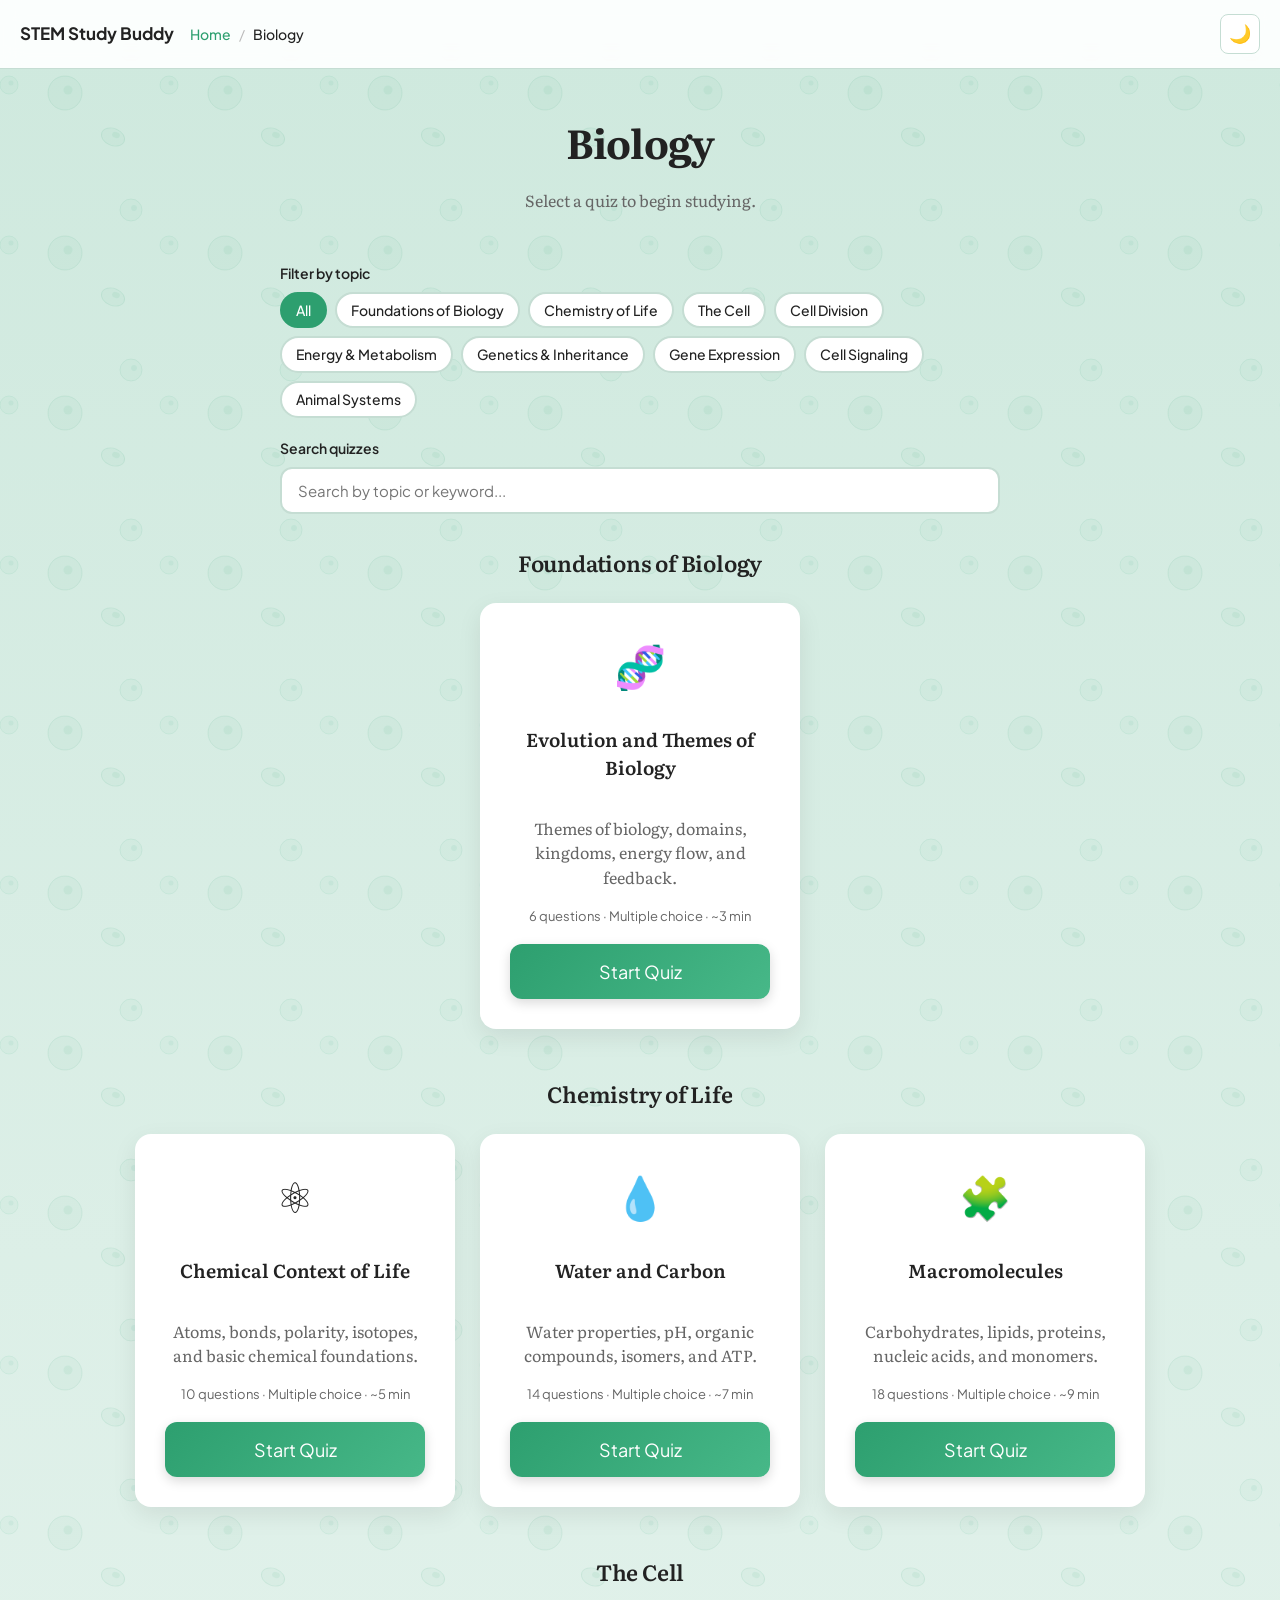
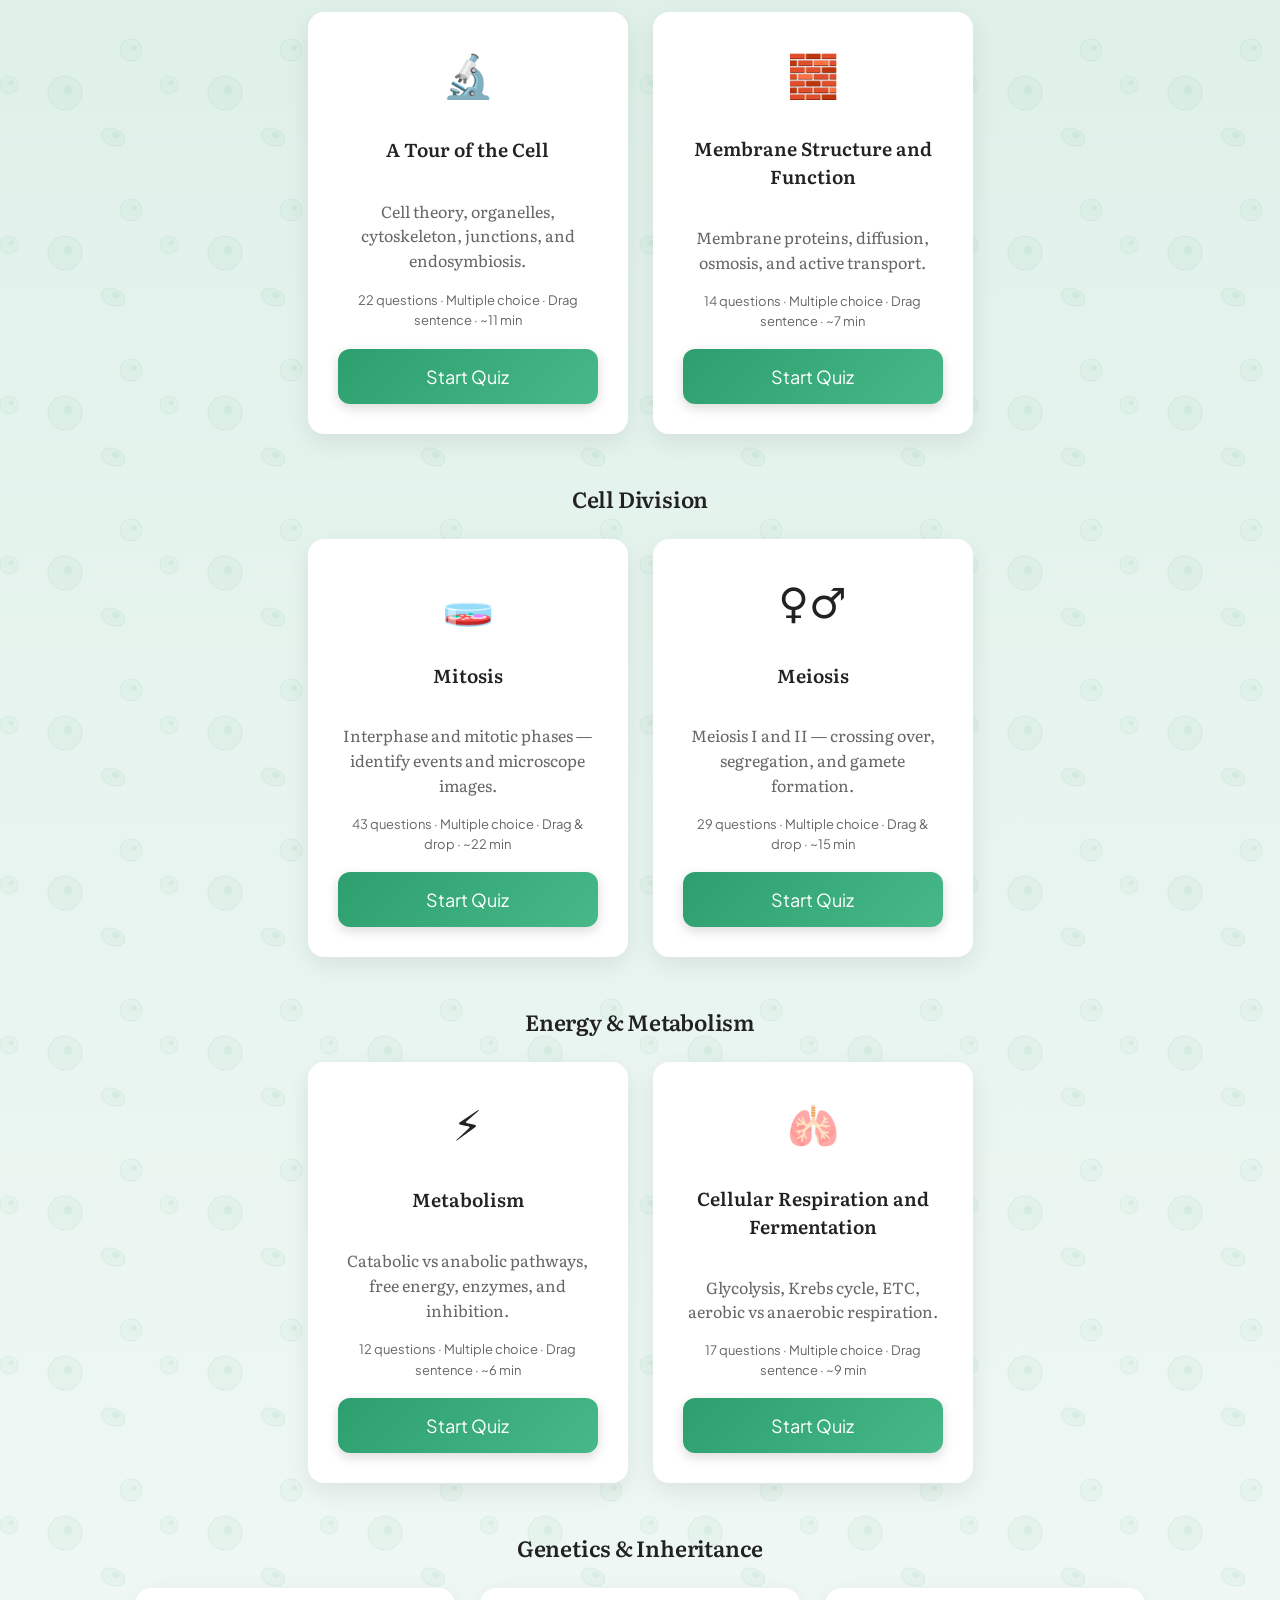
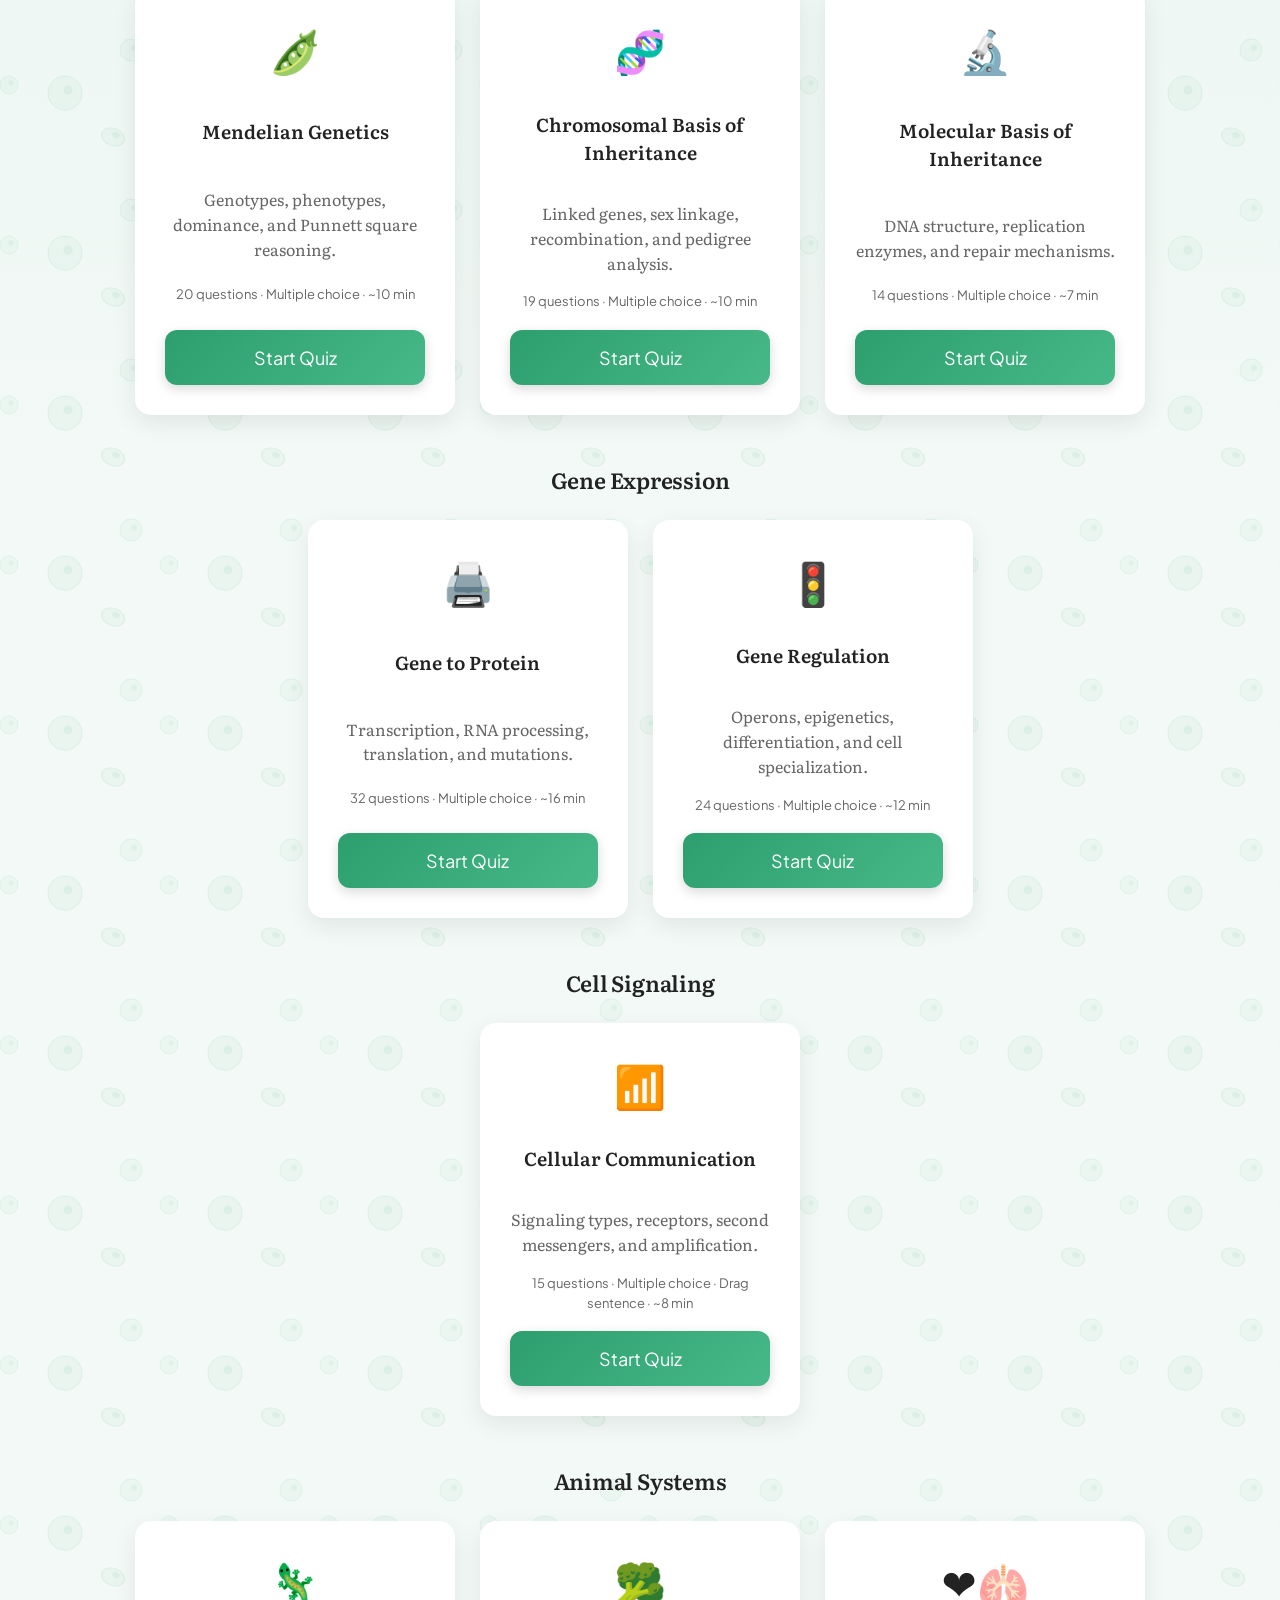
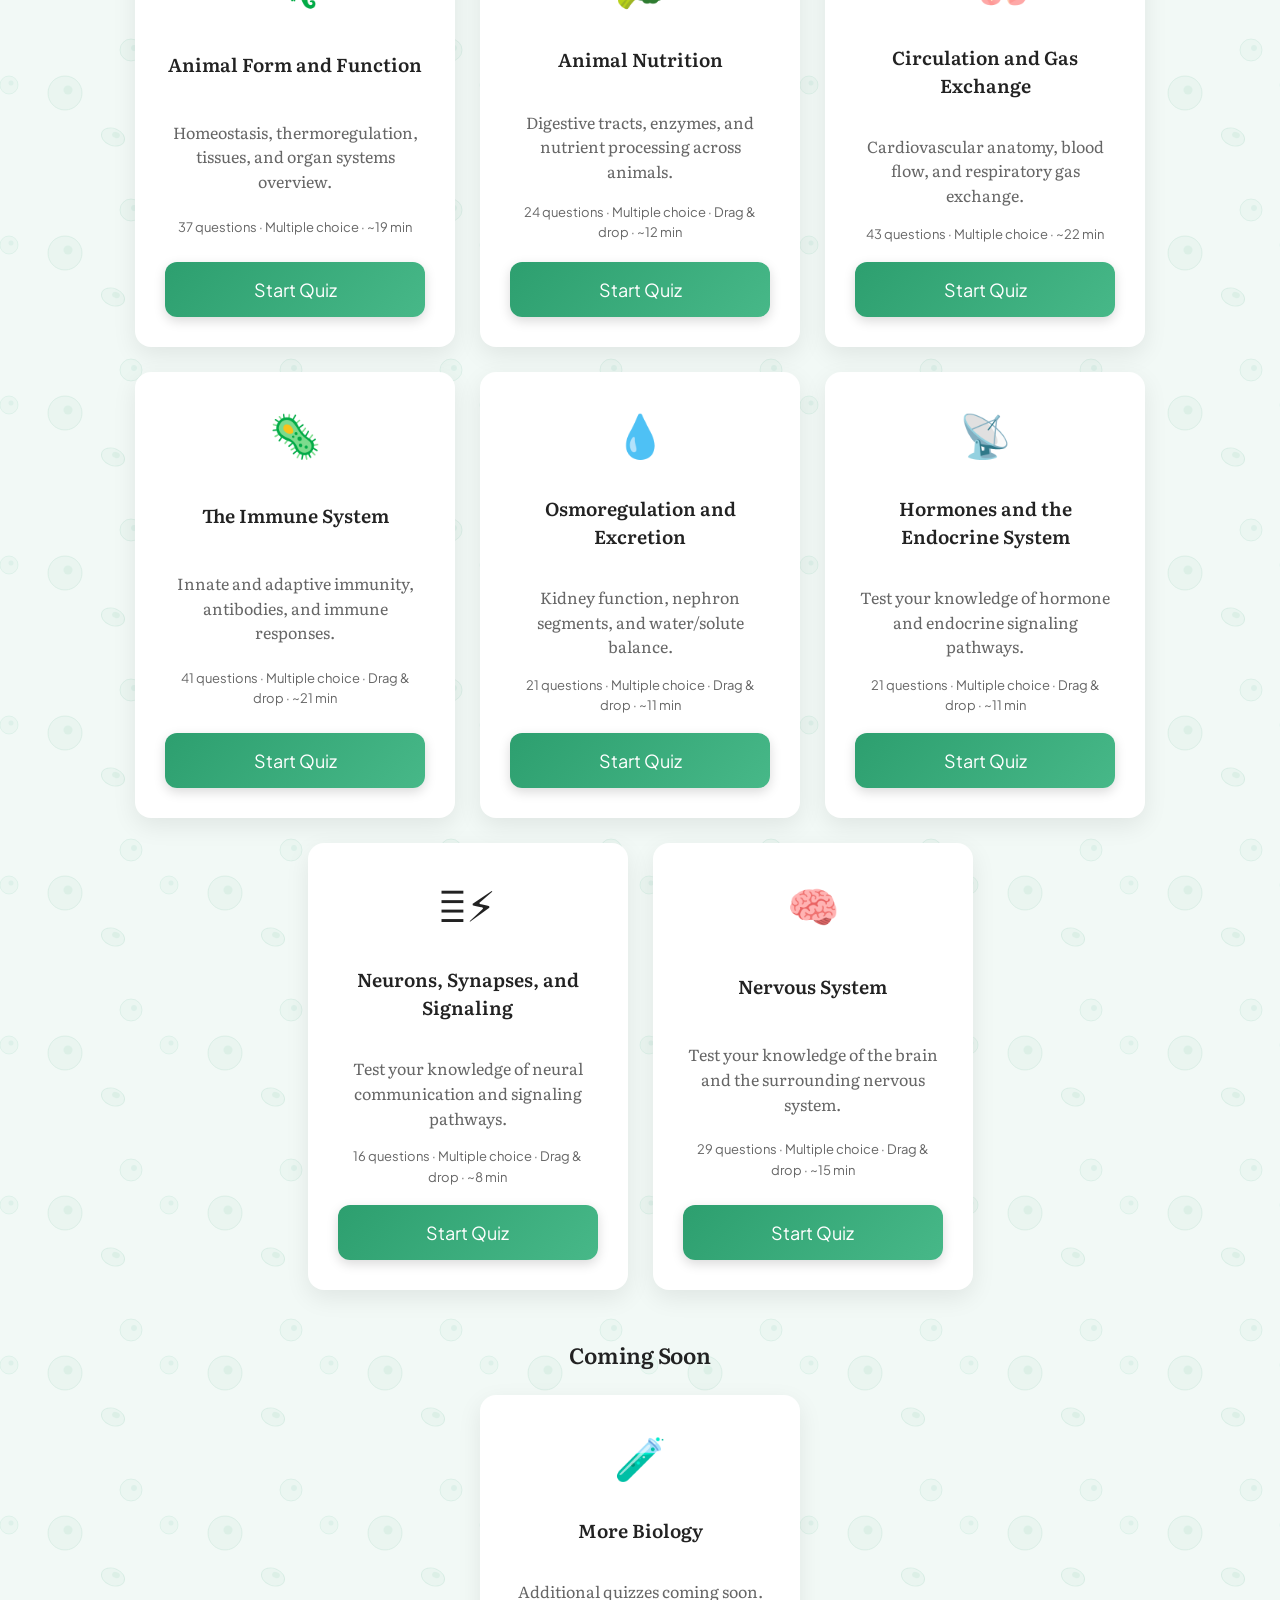
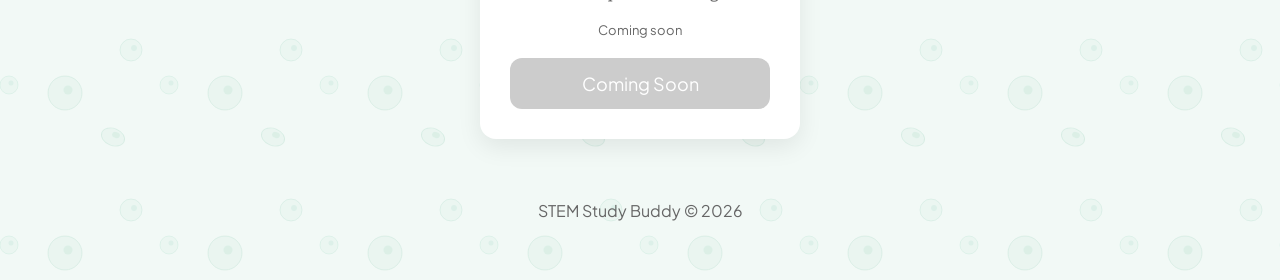
==== commit 3f175411: "Optimizations for cold loads" ====
--- a/biology.html
+++ b/biology.html
@@ -31,9 +31,17 @@
     <link rel="preconnect" href="https://fonts.googleapis.com" />
     <link rel="preconnect" href="https://fonts.gstatic.com" crossorigin />
     <link
-      href="https://fonts.googleapis.com/css2?family=Literata:opsz,wght@7..72,400;7..72,500;7..72,600;7..72,700&family=Plus+Jakarta+Sans:wght@400;500;600;700&family=Source+Serif+4:opsz,wght@8..60,400;8..60,600&display=swap"
+      href="https://fonts.googleapis.com/css2?family=Literata:opsz,wght@7..72,400;7..72,500;7..72,600;7..72,700&family=Plus+Jakarta+Sans:wght@400;500;600;700&display=swap"
       rel="stylesheet"
+      media="print"
+      onload="this.media='all'"
     />
+    <noscript>
+      <link
+        href="https://fonts.googleapis.com/css2?family=Literata:opsz,wght@7..72,400;7..72,500;7..72,600;7..72,700&family=Plus+Jakarta+Sans:wght@400;500;600;700&display=swap"
+        rel="stylesheet"
+      />
+    </noscript>
   </head>
 
   <body class="subject-biology" data-page="subject" data-subject="biology">
--- a/css/styles.css
+++ b/css/styles.css
@@ -173,6 +173,26 @@
     var(--card-primary),
     var(--card-primary-light)
   );
+}
+
+.subject-card .btn-disabled,
+.subject-card .btn:disabled {
+  background: #ccc;
+
+  color: #fff;
+
+  cursor: not-allowed;
+
+  box-shadow: none;
+
+  transform: none;
+}
+
+.subject-card .btn-disabled:hover,
+.subject-card .btn:disabled:hover,
+.subject-card .btn-disabled:active,
+.subject-card .btn:disabled:active {
+  transform: none;
 }
 
 /* =========================
@@ -908,11 +928,23 @@
   transform: none;
 }
 
-.btn-disabled {
+.btn-disabled,
+.btn:disabled {
   background: #ccc;
 
+  color: #fff;
+
   cursor: not-allowed;
 
+  box-shadow: none;
+
+  transform: none;
+}
+
+.btn-disabled:hover,
+.btn:disabled:hover,
+.btn-disabled:active,
+.btn:disabled:active {
   transform: none;
 }
 
@@ -1457,9 +1489,19 @@
 
   justify-content: center;
 
+  align-items: center;
+
   gap: 12px;
 
   margin-top: 20px;
+}
+
+.final-actions .btn {
+  margin-top: 0;
+
+  text-decoration: none;
+
+  text-align: center;
 }
 
 /* =========================
@@ -1764,6 +1806,290 @@
 
 .drug-worksheet-option:hover {
   transform: none;
+}
+
+/* =========================
+DRAG SENTENCE
+========================= */
+
+.categories.categories--sentence {
+  display: block;
+
+  max-width: 760px;
+
+  margin: 24px auto 0;
+}
+
+.drag-sentence {
+  display: flex;
+
+  flex-direction: column;
+
+  gap: 22px;
+
+  text-align: center;
+}
+
+.drag-sentence-line {
+  display: flex;
+
+  flex-wrap: wrap;
+
+  align-items: center;
+
+  justify-content: center;
+
+  gap: 6px 8px;
+
+  padding: 18px 20px;
+
+  font-family: var(--font-study);
+
+  font-size: 18px;
+
+  font-weight: 500;
+
+  line-height: 1.7;
+
+  color: var(--text);
+
+  background: color-mix(in srgb, var(--primary) 6%, transparent);
+
+  border: 1px solid color-mix(in srgb, var(--primary) 22%, var(--border));
+
+  border-radius: var(--radius-md);
+}
+
+.drag-sentence-text {
+  white-space: pre-wrap;
+}
+
+.drag-sentence-arrow {
+  display: inline-flex;
+
+  align-items: center;
+
+  padding: 0 10px;
+
+  font-size: 18px;
+
+  font-weight: 600;
+
+  line-height: 1;
+
+  color: #000;
+
+  user-select: none;
+}
+
+.sentence-blank {
+  display: inline-flex;
+
+  align-items: center;
+
+  justify-content: center;
+
+  min-width: 140px;
+
+  min-height: 42px;
+
+  padding: 4px 6px;
+
+  vertical-align: middle;
+
+  background: color-mix(in srgb, var(--card-bg, #fff) 88%, transparent);
+
+  border: 2px dashed color-mix(in srgb, var(--primary) 45%, var(--border));
+
+  border-radius: var(--radius-sm);
+
+  transition:
+    border-color 0.2s ease,
+    background 0.2s ease,
+    box-shadow 0.2s ease;
+}
+
+.sentence-blank:hover,
+.sentence-blank:focus-visible {
+  border-color: var(--primary);
+
+  outline: none;
+}
+
+.sentence-blank--dragover {
+  border-color: var(--primary);
+
+  background: color-mix(in srgb, var(--primary) 14%, transparent);
+
+  box-shadow: 0 0 0 2px color-mix(in srgb, var(--primary) 25%, transparent);
+}
+
+.sentence-blank--correct {
+  border-style: solid;
+
+  border-color: var(--correct);
+
+  background: #eafff3;
+}
+
+.sentence-blank--incorrect {
+  border-style: solid;
+
+  border-color: var(--incorrect);
+
+  background: #ffecec;
+}
+
+.sentence-bank {
+  display: flex;
+
+  flex-wrap: wrap;
+
+  gap: 10px;
+
+  justify-content: center;
+}
+
+.sentence-chip {
+  appearance: none;
+
+  display: inline-flex;
+
+  align-items: center;
+
+  justify-content: center;
+
+  max-width: 100%;
+
+  padding: 10px 14px;
+
+  font-family: var(--font-study);
+
+  font-size: 15px;
+
+  font-weight: 600;
+
+  line-height: 1.3;
+
+  color: var(--text);
+
+  text-align: center;
+
+  cursor: grab;
+
+  background: var(--card-bg, #fff);
+
+  border: 1px solid color-mix(in srgb, var(--primary) 35%, var(--border));
+
+  border-radius: var(--radius-sm);
+
+  box-shadow: var(--shadow-card);
+
+  transition:
+    transform 0.15s ease,
+    border-color 0.15s ease,
+    background 0.15s ease,
+    box-shadow 0.15s ease;
+}
+
+.sentence-chip:hover {
+  border-color: var(--primary);
+
+  transform: translateY(-1px);
+}
+
+.sentence-chip:focus-visible {
+  outline: 2px solid var(--primary);
+
+  outline-offset: 2px;
+}
+
+.sentence-chip--selected {
+  border-color: var(--primary);
+
+  background: color-mix(in srgb, var(--primary) 12%, white);
+
+  box-shadow: 0 0 0 2px color-mix(in srgb, var(--primary) 30%, transparent);
+}
+
+.sentence-chip--dragging {
+  opacity: 0.55;
+
+  cursor: grabbing;
+}
+
+.sentence-chip--placed {
+  width: 100%;
+
+  cursor: pointer;
+
+  box-shadow: none;
+}
+
+.sentence-blank .sentence-chip {
+  border-style: solid;
+}
+
+@media (max-width: 640px) {
+  .drag-sentence-line {
+    font-size: 16px;
+
+    padding: 14px 14px;
+  }
+
+  .sentence-blank {
+    min-width: 120px;
+
+    min-height: 38px;
+  }
+
+  .sentence-chip {
+    font-size: 14px;
+
+    padding: 9px 12px;
+  }
+}
+
+[data-theme="dark"] .drag-sentence-line {
+  background: color-mix(in srgb, var(--primary-light) 10%, transparent);
+
+  border-color: color-mix(in srgb, var(--primary-light) 35%, var(--border));
+}
+
+[data-theme="dark"] .drag-sentence-arrow {
+  color: #fff;
+}
+
+[data-theme="dark"] .sentence-blank {
+  background: color-mix(in srgb, var(--card-bg) 70%, transparent);
+
+  border-color: color-mix(in srgb, var(--primary-light) 45%, var(--border));
+}
+
+[data-theme="dark"] .sentence-blank--dragover {
+  background: color-mix(in srgb, var(--primary-light) 18%, transparent);
+}
+
+[data-theme="dark"] .sentence-blank--correct {
+  background: color-mix(in srgb, var(--correct) 14%, transparent);
+
+  border-color: color-mix(in srgb, var(--correct) 45%, var(--border));
+}
+
+[data-theme="dark"] .sentence-blank--incorrect {
+  background: color-mix(in srgb, var(--incorrect) 12%, transparent);
+
+  border-color: color-mix(in srgb, var(--incorrect) 45%, var(--border));
+}
+
+[data-theme="dark"] .sentence-chip {
+  background: var(--card-bg);
+
+  border-color: color-mix(in srgb, var(--primary-light) 40%, var(--border));
+}
+
+[data-theme="dark"] .sentence-chip--selected {
+  background: color-mix(in srgb, var(--primary) 22%, var(--card-bg));
 }
 
 .quiz-feedback-list {
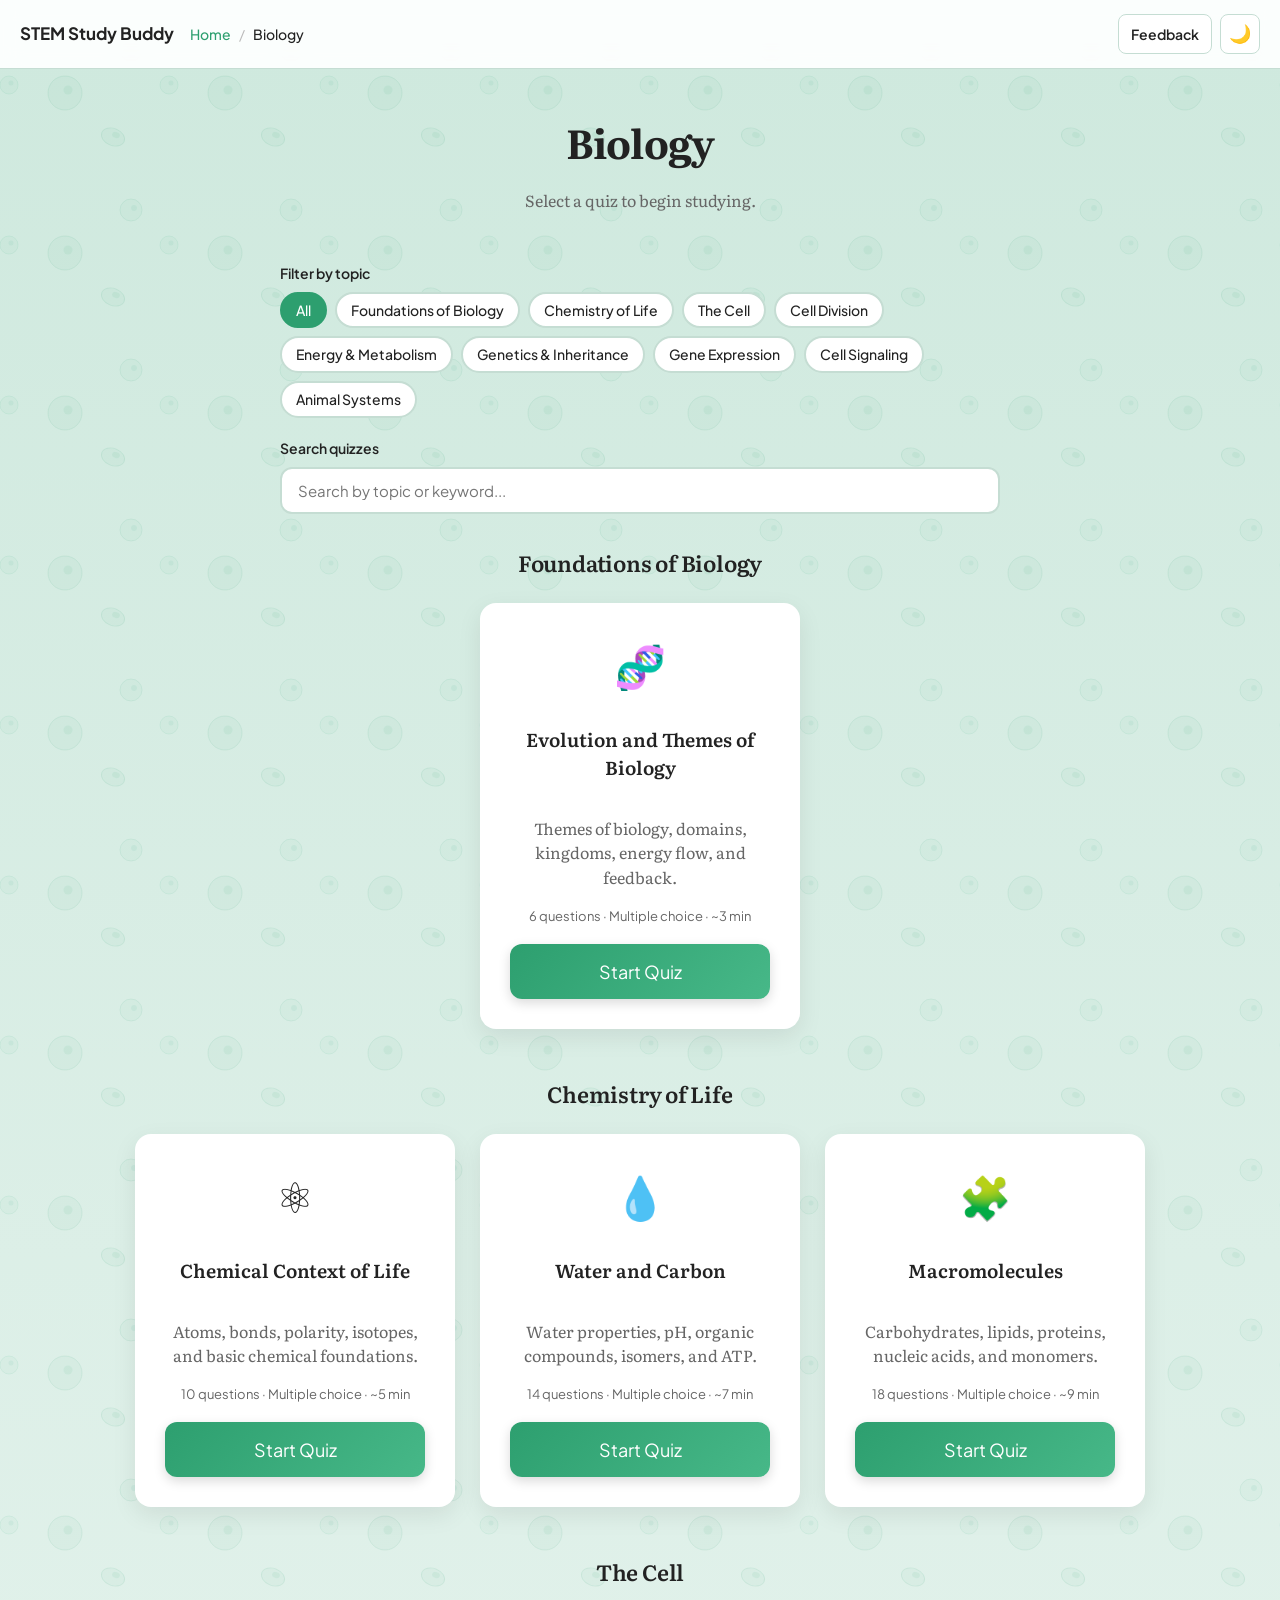
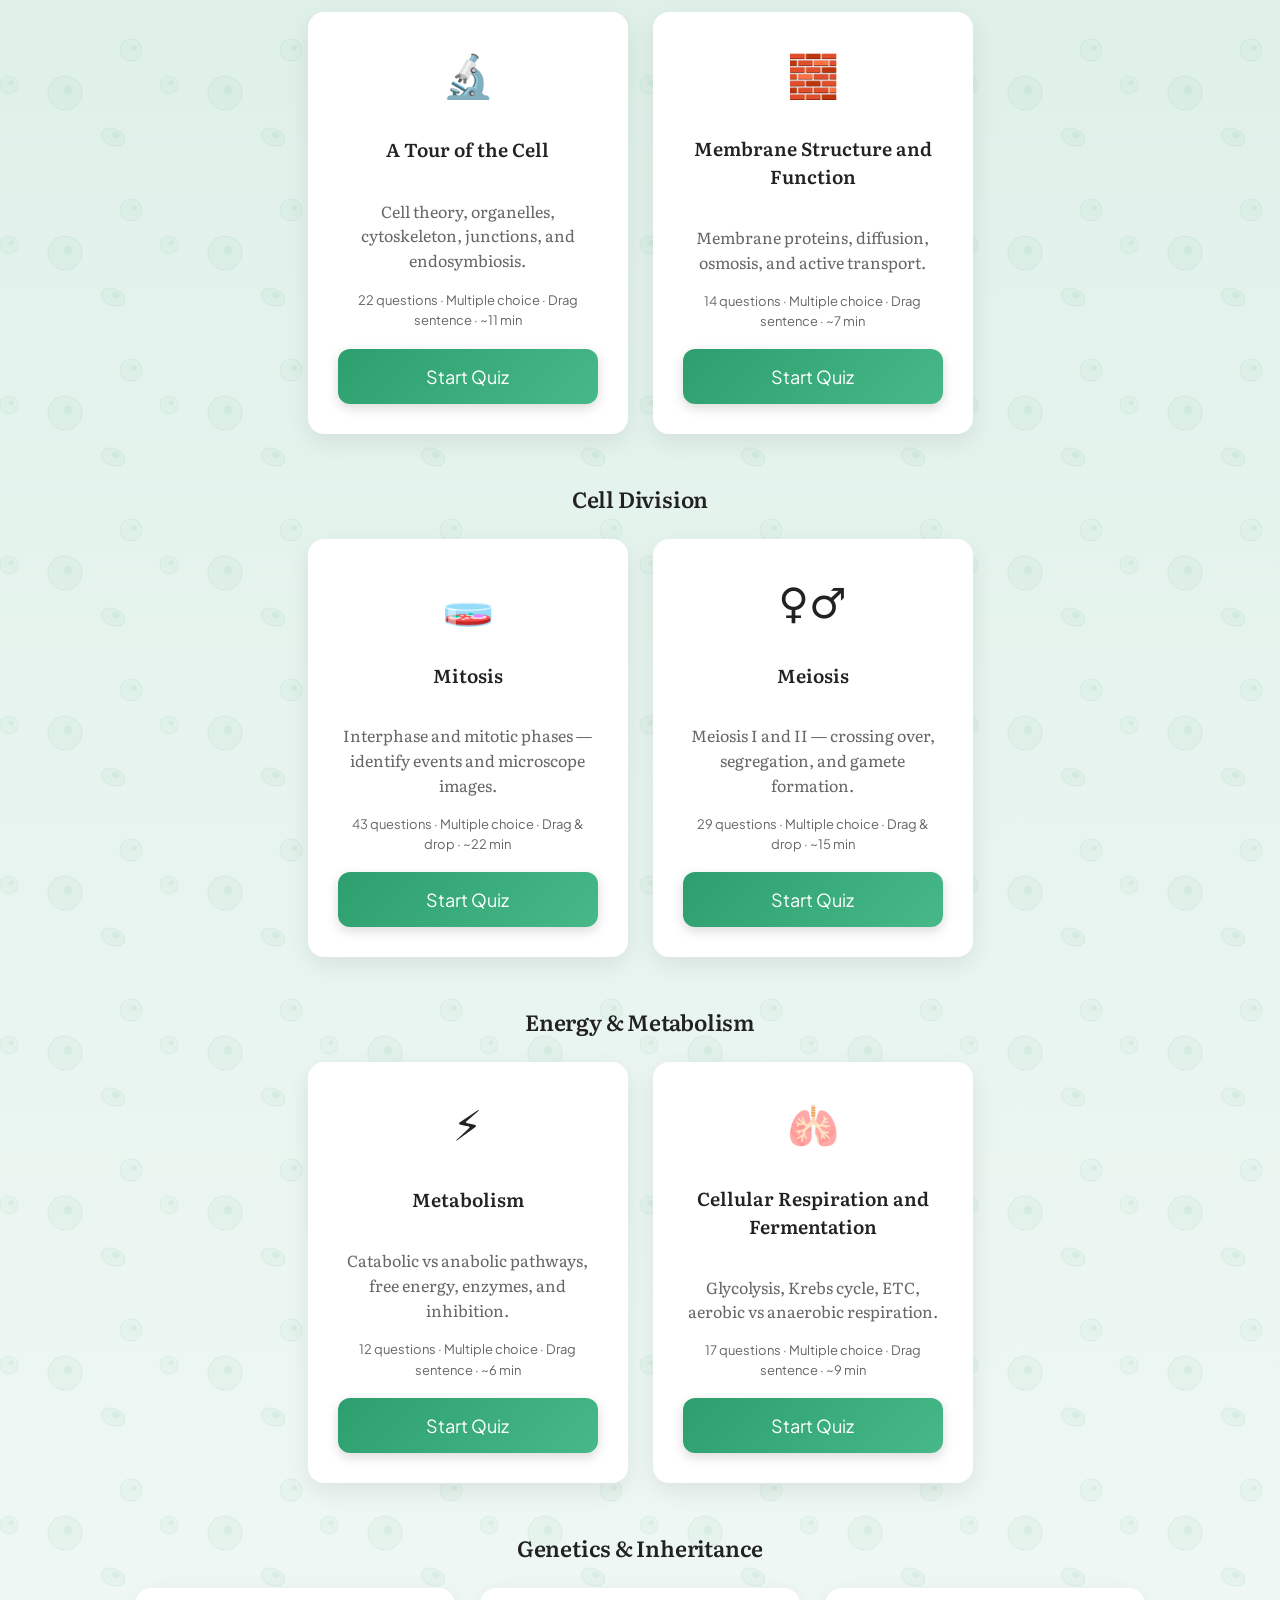
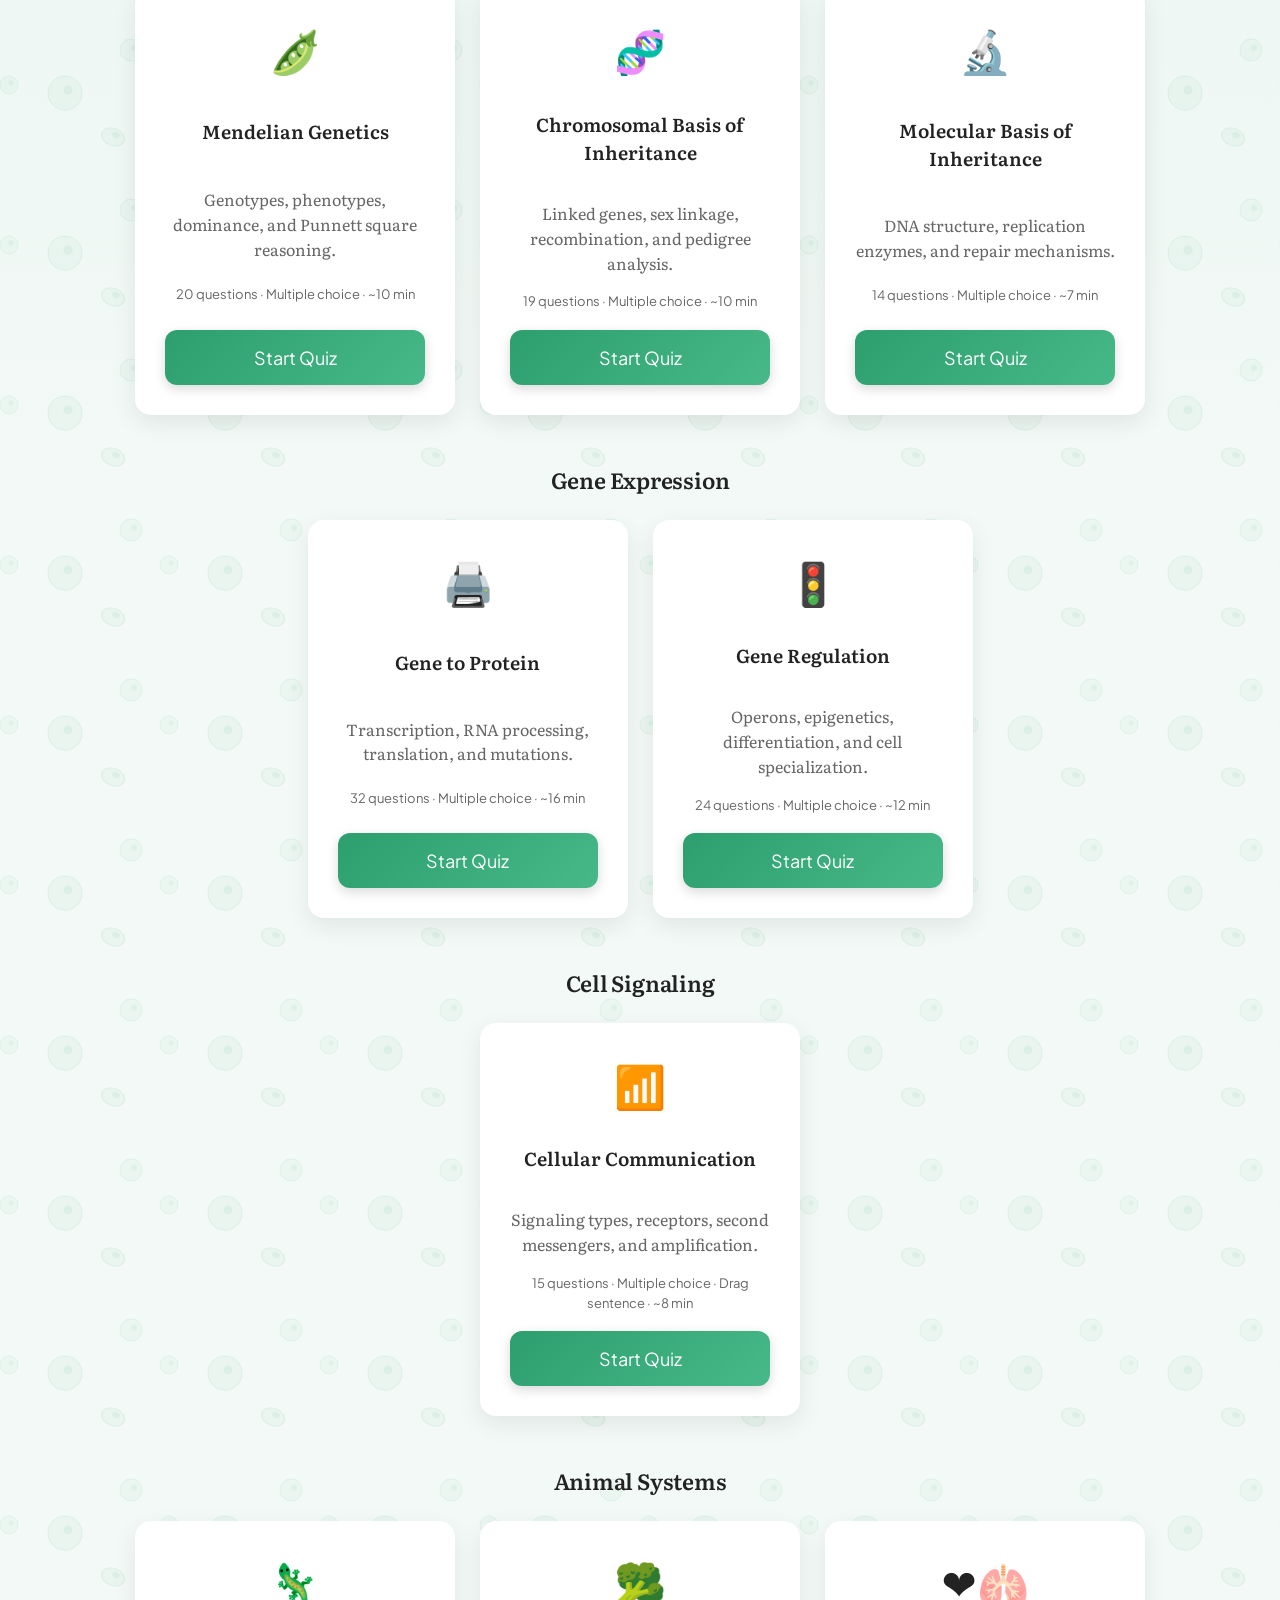
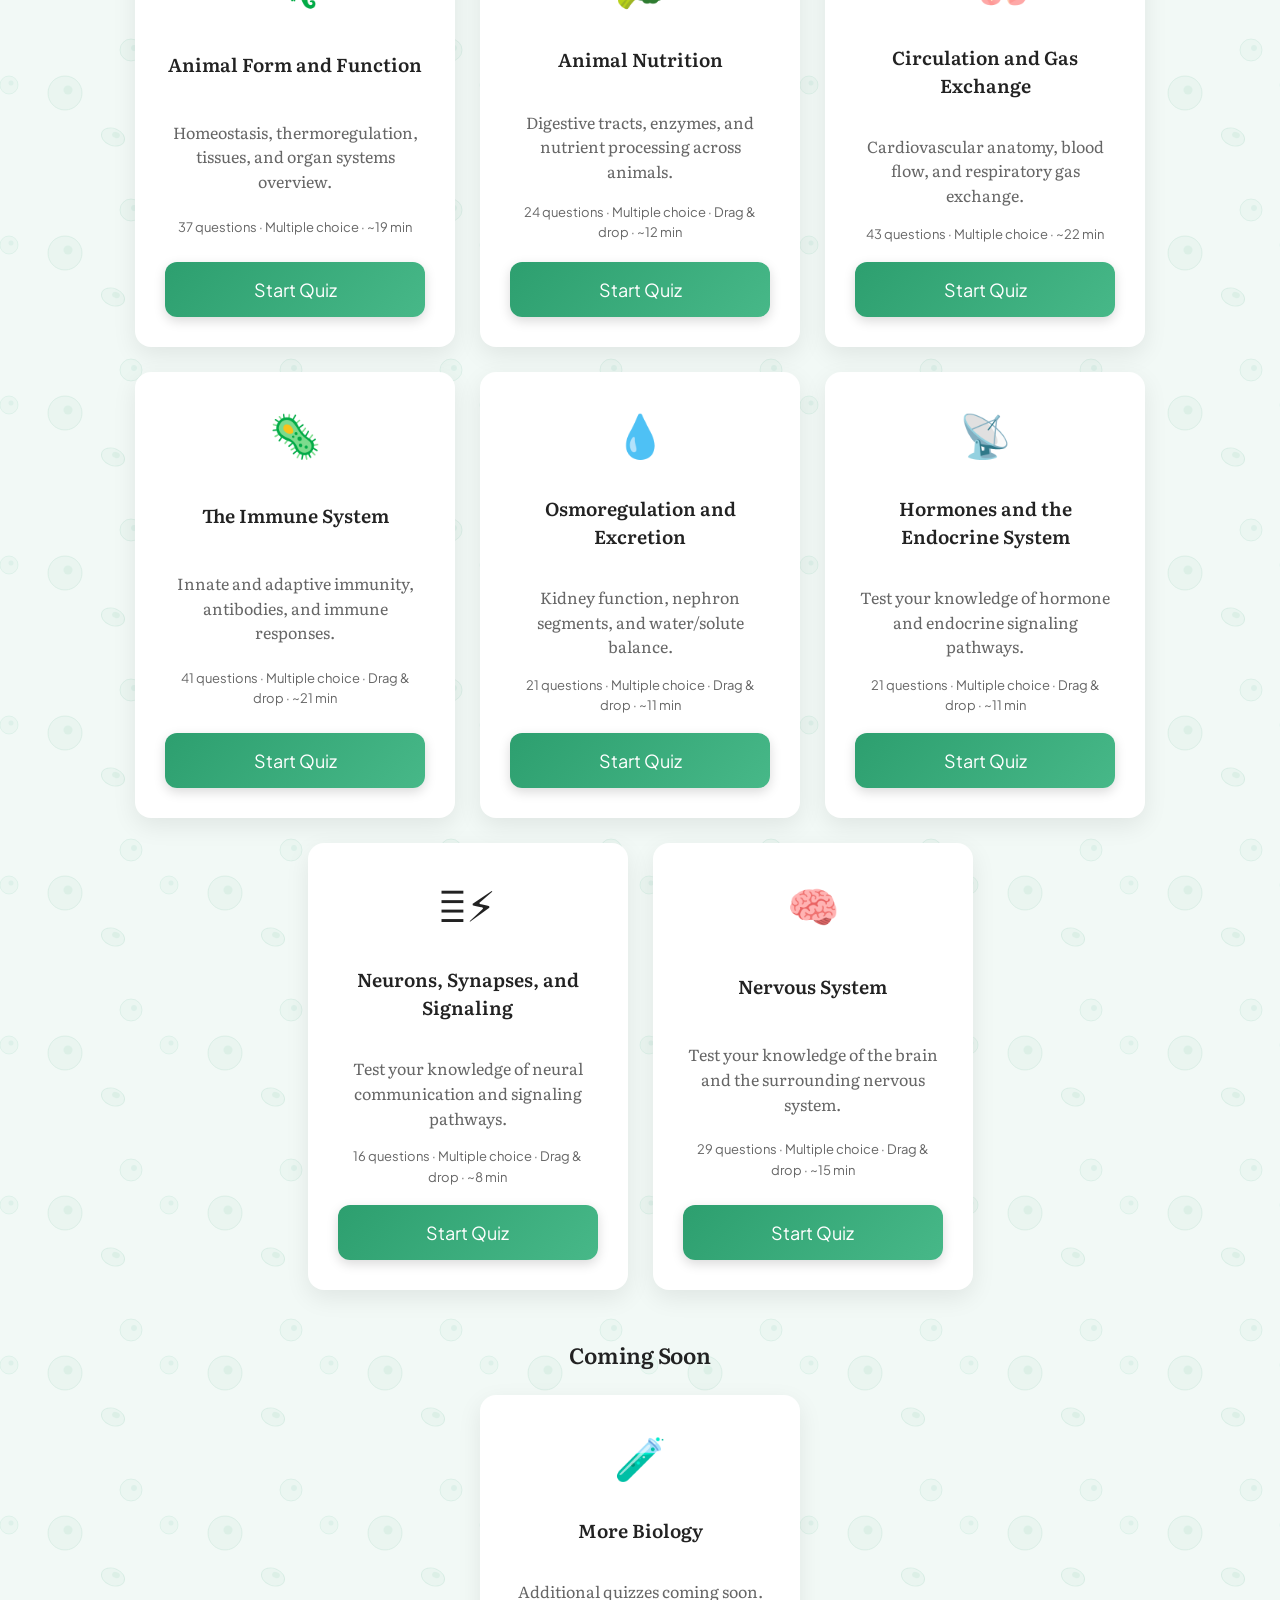
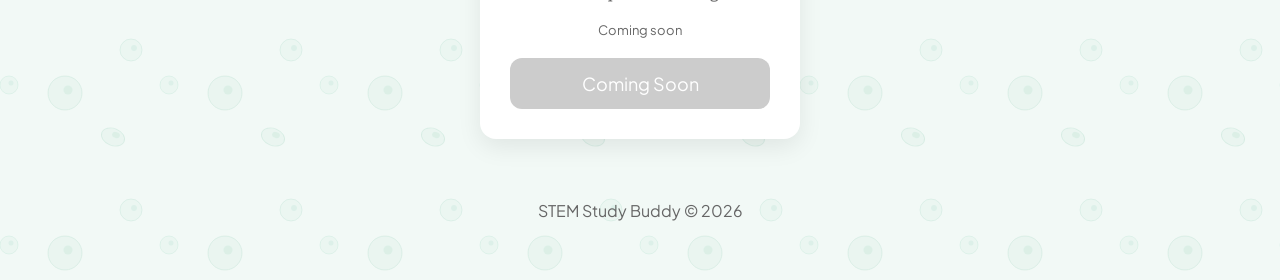
==== commit ac504e84: "Mobile fixes for new quizzes" ====
--- a/biology.html
+++ b/biology.html
@@ -85,7 +85,7 @@
     </div>
 
     <script src="js/nav.js"></script>
-    <script src="js/catalog-utils.js"></script>
+    <script src="js/catalog-utils.js?v=20260907"></script>
     <script src="js/subject.js"></script>
   </body>
 </html>
--- a/css/styles.css
+++ b/css/styles.css
@@ -203,6 +203,14 @@
 *::before,
 *::after {
   box-sizing: border-box;
+}
+
+html {
+  -webkit-text-size-adjust: 100%;
+
+  text-size-adjust: 100%;
+
+  overflow-x: clip;
 }
 
 body {
@@ -410,6 +418,17 @@
   min-width: 0;
 }
 
+.site-header-actions {
+  display: flex;
+
+  flex-shrink: 0;
+
+  align-items: center;
+
+  gap: 8px;
+}
+
+.feedback-link,
 .theme-toggle {
   flex-shrink: 0;
 
@@ -419,27 +438,44 @@
 
   justify-content: center;
 
+  height: 40px;
+
+  background: var(--card-bg);
+
+  border: 1px solid var(--border);
+
+  border-radius: var(--radius-sm);
+
+  transition: var(--transition);
+}
+
+.feedback-link {
+  padding: 0 12px;
+
+  font-family: var(--font-ui);
+
+  font-size: 14px;
+
+  font-weight: 600;
+
+  color: var(--text);
+
+  text-decoration: none;
+}
+
+.theme-toggle {
   width: 40px;
 
-  height: 40px;
-
   padding: 0;
 
   font-size: 18px;
 
   line-height: 1;
 
-  background: var(--card-bg);
-
-  border: 1px solid var(--border);
-
-  border-radius: var(--radius-sm);
-
   cursor: pointer;
-
-  transition: var(--transition);
-}
-
+}
+
+.feedback-link:hover,
 .theme-toggle:hover {
   border-color: var(--primary);
 }
@@ -466,6 +502,98 @@
   font-weight: 500;
 }
 
+/* =========================
+FEEDBACK GUIDE
+========================= */
+
+.feedback-guide {
+  max-width: 640px;
+
+  margin: 0 auto 48px;
+
+  padding: 28px 30px;
+
+  text-align: left;
+
+  background: var(--card-bg);
+
+  border-radius: var(--radius-lg);
+
+  box-shadow: var(--shadow-card);
+}
+
+.feedback-guide-section + .feedback-guide-section {
+  margin-top: 28px;
+
+  padding-top: 28px;
+
+  border-top: 1px solid var(--border);
+}
+
+.feedback-guide h2 {
+  margin: 0 0 12px;
+
+  font-size: 20px;
+}
+
+.feedback-guide p,
+.feedback-guide li {
+  color: var(--text-light);
+
+  line-height: 1.55;
+}
+
+.feedback-guide ol,
+.feedback-guide ul {
+  margin: 0;
+
+  padding-left: 22px;
+}
+
+.feedback-guide li + li {
+  margin-top: 8px;
+}
+
+.feedback-guide strong {
+  color: var(--text);
+
+  font-weight: 600;
+}
+
+.feedback-guide-actions {
+  display: flex;
+
+  flex-wrap: wrap;
+
+  align-items: center;
+
+  gap: 16px;
+
+  margin-top: 18px;
+}
+
+.feedback-guide-actions .btn-small {
+  margin-top: 0;
+
+  text-decoration: none;
+}
+
+.feedback-guide-secondary {
+  font-family: var(--font-ui);
+
+  font-size: 15px;
+
+  font-weight: 600;
+
+  color: var(--primary);
+
+  text-decoration: none;
+}
+
+.feedback-guide-secondary:hover {
+  text-decoration: underline;
+}
+
 .section-title {
   margin: 0 0 24px;
 
@@ -492,7 +620,8 @@
   margin-top: 0;
 }
 
-.medical-disclaimer {
+.medical-disclaimer,
+.quiz-disclaimer {
   max-width: 760px;
 
   margin: 0 auto 28px;
@@ -514,7 +643,8 @@
   border-radius: var(--radius-sm);
 }
 
-.medical-disclaimer--compact {
+.medical-disclaimer--compact,
+.quiz-disclaimer--compact {
   margin: 16px auto 0;
 
   padding: 10px 14px;
@@ -704,6 +834,7 @@
 .hero p,
 .subject-card > p:not(.quiz-meta),
 .medical-disclaimer,
+.quiz-disclaimer,
 .recent-item-title,
 .recent-item-meta,
 .mode-screen,
@@ -1050,6 +1181,105 @@
   max-width: 600px;
 }
 
+.reference-panel {
+  max-width: 720px;
+
+  margin: 18px auto 0;
+
+  padding: 14px 16px 12px;
+
+  background: var(--card-bg);
+
+  border: 1px solid var(--border);
+
+  border-radius: var(--radius-md);
+
+  box-shadow: var(--shadow-card);
+}
+
+.reference-panel.hidden {
+  display: none;
+}
+
+.reference-panel-header {
+  display: flex;
+
+  align-items: center;
+
+  justify-content: space-between;
+
+  gap: 12px;
+}
+
+.reference-panel-header h3 {
+  margin: 0;
+
+  font-size: 16px;
+
+  line-height: 1.3;
+}
+
+.reference-panel-header .btn {
+  flex-shrink: 0;
+}
+
+.reference-panel-note {
+  margin: 8px 0 12px;
+
+  font-size: 13px;
+
+  line-height: 1.45;
+
+  color: var(--text-light);
+}
+
+.reference-panel-note.hidden,
+.reference-panel--collapsed .reference-panel-note,
+.reference-panel--collapsed .reference-table-wrap {
+  display: none;
+}
+
+.reference-table-wrap {
+  overflow-x: auto;
+}
+
+.reference-table {
+  width: 100%;
+
+  border-collapse: collapse;
+
+  font-size: 14px;
+}
+
+.reference-table th,
+.reference-table td {
+  padding: 8px 10px;
+
+  text-align: left;
+
+  vertical-align: top;
+
+  border-bottom: 1px solid var(--border);
+}
+
+.reference-table th {
+  font-weight: 600;
+
+  white-space: nowrap;
+
+  background: color-mix(in srgb, var(--primary) 8%, var(--card-bg));
+}
+
+.reference-table td:first-child {
+  font-weight: 600;
+
+  white-space: nowrap;
+}
+
+[data-theme="dark"] .reference-table th {
+  background: color-mix(in srgb, var(--primary) 16%, var(--card-bg));
+}
+
 .draggable-text {
   font-family: var(--font-study);
 
@@ -1381,6 +1611,10 @@
   box-shadow: var(--shadow-card);
 }
 
+.mode-screen h2 {
+  margin-top: 0;
+}
+
 .mode-screen.hidden {
   display: none;
 }
@@ -1443,10 +1677,299 @@
   color: var(--text-light);
 }
 
-.mode-card:hover {
+.skill-picker {
+  margin-top: 28px;
+
+  padding-top: 24px;
+
+  border-top: 1px solid var(--border);
+}
+
+.skill-picker.hidden {
+  display: none;
+}
+
+.skill-picker h3 {
+  margin: 0 0 8px;
+
+  font-size: 18px;
+}
+
+.skill-picker-intro {
+  margin: 0 0 16px;
+
+  font-size: 14px;
+
+  line-height: 1.5;
+
+  color: var(--text-light);
+}
+
+.skill-options {
+  display: grid;
+
+  gap: 12px;
+}
+
+@media (min-width: 720px) {
+  .skill-options {
+    grid-template-columns: 1fr 1fr;
+  }
+}
+
+.skill-option {
+  display: flex;
+
+  align-items: flex-start;
+
+  gap: 12px;
+
+  padding: 16px 16px 14px;
+
+  font-family: var(--font-study);
+
+  font-size: 15px;
+
+  background: white;
+
+  border: 2px solid var(--border);
+
+  border-radius: var(--radius-md);
+
+  box-shadow: var(--shadow-card);
+
+  cursor: pointer;
+
+  touch-action: manipulation;
+
+  transition:
+    border-color 0.2s ease,
+    background 0.2s ease,
+    box-shadow 0.2s ease;
+}
+
+@media (hover: hover) and (pointer: fine) {
+  .skill-option:hover,
+  .mode-card:hover {
+    border-color: var(--primary);
+
+    transform: translateY(-2px);
+  }
+}
+
+.skill-option--selected {
   border-color: var(--primary);
 
-  transform: translateY(-2px);
+  background: #eef2ff;
+}
+
+.skill-option input[type="checkbox"] {
+  appearance: none;
+
+  -webkit-appearance: none;
+
+  width: 22px;
+
+  height: 22px;
+
+  margin: 1px 0 0;
+
+  flex-shrink: 0;
+
+  border: 2px solid var(--border);
+
+  border-radius: 6px;
+
+  background-color: var(--card-bg, #fff);
+
+  background-repeat: no-repeat;
+
+  background-position: center;
+
+  background-size: 14px;
+
+  cursor: pointer;
+}
+
+.skill-option input[type="checkbox"]:checked {
+  background-color: var(--primary);
+
+  border-color: var(--primary);
+
+  background-image: url("data:image/svg+xml,%3Csvg xmlns='http://www.w3.org/2000/svg' viewBox='0 0 16 16'%3E%3Cpath fill='none' stroke='%23fff' stroke-width='2.4' stroke-linecap='round' stroke-linejoin='round' d='M3.5 8.5 6.5 11.5 12.5 4.5'/%3E%3C/svg%3E");
+}
+
+.skill-option input[type="checkbox"]:focus-visible {
+  outline: 2px solid var(--primary);
+
+  outline-offset: 2px;
+}
+
+.skill-option-copy {
+  display: flex;
+
+  min-width: 0;
+
+  flex: 1;
+
+  flex-direction: column;
+
+  align-items: flex-start;
+
+  gap: 10px;
+
+  text-align: left;
+}
+
+.skill-option-copy strong {
+  font-size: 15px;
+
+  font-weight: 600;
+
+  line-height: 1.35;
+
+  color: var(--text);
+}
+
+.skill-option-example {
+  display: flex;
+
+  align-items: stretch;
+
+  gap: 10px;
+}
+
+.skill-example-chip {
+  display: flex;
+
+  min-width: 0;
+
+  flex: 1;
+
+  flex-direction: column;
+
+  gap: 4px;
+}
+
+.skill-example-caption {
+  font-family: var(--font-ui);
+
+  font-size: 11px;
+
+  font-weight: 600;
+
+  letter-spacing: 0.04em;
+
+  text-transform: uppercase;
+
+  color: var(--text-light);
+}
+
+.skill-example-prompt,
+.skill-example-answer {
+  display: inline-flex;
+
+  align-items: center;
+
+  justify-content: center;
+
+  min-width: 0;
+
+  min-height: 32px;
+
+  padding: 4px 8px;
+
+  font-size: 13px;
+
+  line-height: 1.3;
+
+  text-align: center;
+
+  border-radius: 8px;
+}
+
+.skill-example-prompt {
+  width: 100%;
+
+  color: var(--text);
+
+  background: color-mix(in srgb, var(--border) 55%, white);
+
+  border: 1px dashed var(--border);
+}
+
+.skill-example-answer {
+  width: 100%;
+
+  font-weight: 600;
+
+  color: var(--primary);
+
+  background: white;
+
+  border: 1px solid color-mix(in srgb, var(--primary) 35%, var(--border));
+}
+
+.skill-picker-error {
+  margin: 12px 0 0;
+
+  font-size: 14px;
+
+  color: var(--incorrect);
+}
+
+.skill-picker-error.hidden {
+  display: none;
+}
+
+.categories.categories--fill-in {
+  display: block;
+
+  max-width: 520px;
+
+  margin: 0 auto;
+}
+
+.fill-in-form {
+  margin-top: 8px;
+}
+
+.fill-in-input {
+  width: 100%;
+
+  padding: 16px 18px;
+
+  font-family: var(--font-study);
+
+  font-size: 20px;
+
+  text-align: center;
+
+  background: white;
+
+  border: 2px solid var(--border);
+
+  border-radius: var(--radius-md);
+
+  box-sizing: border-box;
+}
+
+.fill-in-input:focus {
+  outline: none;
+
+  border-color: var(--primary);
+}
+
+.fill-in-input.correct {
+  border-color: var(--correct);
+
+  background: #eafff3;
+}
+
+.fill-in-input.incorrect {
+  border-color: var(--incorrect);
+
+  background: #ffecec;
 }
 
 .mode-badge {
@@ -1592,7 +2115,7 @@
 
 @media (max-width: 600px) {
   body {
-    padding: calc(var(--site-header-offset) + var(--site-header-gap)) 20px 20px;
+    padding: calc(var(--site-header-offset) + var(--site-header-gap)) 16px 20px;
   }
 
   .container {
@@ -1600,15 +2123,103 @@
   }
 
   .site-header-inner {
+    display: grid;
+
+    grid-template-columns: minmax(0, 1fr) auto;
+
+    grid-template-areas:
+      "logo actions"
+      "crumbs crumbs";
+
+    align-items: center;
+
+    gap: 8px 12px;
+
+    padding: 10px 16px;
+  }
+
+  .site-logo {
+    grid-area: logo;
+
+    font-size: 15px;
+  }
+
+  .site-header-actions {
+    grid-area: actions;
+  }
+
+  .breadcrumbs {
+    grid-area: crumbs;
+
+    font-size: 13px;
+  }
+
+  h1,
+  #quizHeader {
+    font-size: 22px;
+  }
+
+  .mode-screen h2 {
+    margin-top: 0;
+
+    font-size: 22px;
+  }
+
+  #prompt {
+    font-size: 18px;
+  }
+
+  #prompt-container,
+  #prompt-container.prompt-static {
+    padding: 14px 16px;
+  }
+
+  #instruction-text {
+    font-size: 14px;
+  }
+
+  .mode-screen {
+    margin-top: 16px;
+
+    padding: 20px 16px;
+  }
+
+  .skill-picker {
+    margin-top: 20px;
+
+    padding-top: 18px;
+  }
+
+  .skill-option {
+    padding: 12px;
+  }
+
+  .skill-option-copy {
+    width: 100%;
+  }
+
+  .skill-option-copy strong {
+    font-size: 14px;
+  }
+
+  .skill-option-example {
     flex-direction: column;
 
-    align-items: flex-start;
+    width: 100%;
 
     gap: 8px;
   }
 
-  h1 {
-    font-size: 30px;
+  .fill-in-input {
+    font-size: 16px;
+
+    padding: 12px 14px;
+  }
+
+  .mc-option {
+    font-size: 16px;
+
+    padding: 14px;
   }
 
   .answer {
@@ -1818,6 +2429,264 @@
   max-width: 760px;
 
   margin: 24px auto 0;
+}
+
+.net-ionic-choices {
+  display: grid;
+
+  grid-template-columns: 1fr 1fr;
+
+  gap: 12px;
+
+  margin-bottom: 18px;
+}
+
+.net-ionic-choice {
+  padding: 14px 16px;
+
+  font-family: var(--font-study);
+
+  font-size: 16px;
+
+  font-weight: 600;
+
+  background: white;
+
+  border: 2px solid var(--border);
+
+  border-radius: var(--radius-md);
+
+  box-shadow: var(--shadow-card);
+
+  cursor: pointer;
+}
+
+.net-ionic-choice:hover {
+  border-color: var(--primary);
+}
+
+.net-ionic-choice.selected {
+  border-color: var(--primary);
+
+  background: #eef2ff;
+}
+
+.net-ionic-choice.correct {
+  border-color: var(--correct);
+
+  background: #eafff3;
+}
+
+.net-ionic-choice.incorrect {
+  border-color: var(--incorrect);
+
+  background: #ffecec;
+}
+
+.net-ionic-builder.hidden {
+  display: none;
+}
+
+.net-ionic-equation {
+  display: flex;
+
+  flex-wrap: wrap;
+
+  align-items: center;
+
+  justify-content: center;
+
+  gap: 10px 16px;
+
+  margin-bottom: 18px;
+}
+
+.net-ionic-side {
+  display: flex;
+
+  flex-wrap: wrap;
+
+  align-items: center;
+
+  gap: 8px;
+
+  min-height: 52px;
+}
+
+.net-ionic-term {
+  display: flex;
+
+  align-items: center;
+
+  gap: 4px;
+}
+
+.net-ionic-plus {
+  color: var(--text-light);
+
+  padding: 0 2px;
+}
+
+.net-ionic-plus.hidden {
+  display: none;
+}
+
+.net-ionic-coeff {
+  min-width: 1.2em;
+
+  height: 1.7em;
+
+  padding: 0;
+
+  border: 0;
+
+  background: transparent;
+
+  color: transparent;
+
+  font-family: var(--font-study);
+
+  font-size: 16px;
+
+  font-weight: 700;
+
+  cursor: pointer;
+}
+
+.net-ionic-coeff:hover,
+.net-ionic-coeff:focus-visible {
+  color: var(--text-light);
+}
+
+.net-ionic-coeff--active {
+  color: var(--text);
+}
+
+.net-ionic-builder .sentence-bank {
+  margin-bottom: 14px;
+}
+
+.net-ionic-actions {
+  display: flex;
+
+  flex-wrap: wrap;
+
+  align-items: center;
+
+  justify-content: center;
+
+  gap: 10px;
+}
+
+.net-ionic-erase {
+  appearance: none;
+
+  display: inline-flex;
+
+  align-items: center;
+
+  gap: 6px;
+
+  padding: 10px 14px;
+
+  font-family: var(--font-ui);
+
+  font-size: 13px;
+
+  font-weight: 600;
+
+  color: var(--text);
+
+  background: var(--card-bg, #fff);
+
+  border: 1px solid color-mix(in srgb, var(--incorrect) 35%, var(--border));
+
+  border-radius: var(--radius-sm);
+
+  box-shadow: var(--shadow-card);
+
+  cursor: pointer;
+}
+
+.net-ionic-erase-glyph {
+  font-size: 16px;
+
+  line-height: 1;
+}
+
+.net-ionic-erase:hover {
+  border-color: var(--incorrect);
+}
+
+.net-ionic-erase.selected {
+  border-color: var(--incorrect);
+
+  background: color-mix(in srgb, var(--incorrect) 12%, var(--card-bg, #fff));
+
+  box-shadow: 0 0 0 3px rgba(229, 72, 77, 0.15);
+}
+
+.net-ionic-builder--erase .net-ionic-term {
+  cursor: pointer;
+}
+
+.net-ionic-builder--erase .net-ionic-term:hover .sentence-blank {
+  border-color: var(--incorrect);
+
+  background: color-mix(in srgb, var(--incorrect) 14%, transparent);
+}
+
+.net-ionic-add {
+  appearance: none;
+
+  display: inline-flex;
+
+  align-items: center;
+
+  justify-content: center;
+
+  padding: 10px 14px;
+
+  font-family: var(--font-ui);
+
+  font-size: 13px;
+
+  font-weight: 600;
+
+  color: var(--text);
+
+  background: var(--card-bg, #fff);
+
+  border: 1px solid var(--border);
+
+  border-radius: var(--radius-sm);
+
+  box-shadow: var(--shadow-card);
+
+  cursor: pointer;
+}
+
+.net-ionic-add:hover {
+  color: var(--primary);
+
+  border-color: var(--primary);
+}
+
+@media (hover: none) {
+  .net-ionic-coeff {
+    color: color-mix(in srgb, var(--text-light) 50%, transparent);
+  }
+}
+
+[data-theme="dark"] .net-ionic-choice {
+  background: var(--card-bg);
+}
+
+[data-theme="dark"] .net-ionic-choice.selected,
+[data-theme="dark"] .net-ionic-choice.selected:hover {
+  background: color-mix(in srgb, var(--primary) 18%, var(--card-bg));
+
+  border-color: var(--primary-light);
 }
 
 .drag-sentence {
@@ -2290,6 +3159,7 @@
 .quiz-filter-chip:focus-visible,
 .quiz-search:focus-visible,
 .recent-item:focus-visible,
+.feedback-link:focus-visible,
 .theme-toggle:focus-visible,
 .dropzone:focus-visible {
   outline: 2px solid var(--primary);
@@ -2478,8 +3348,11 @@
 [data-theme="dark"] .recent-item,
 [data-theme="dark"] .quiz-filter-chip,
 [data-theme="dark"] .quiz-search,
+[data-theme="dark"] .feedback-link,
 [data-theme="dark"] .theme-toggle,
-[data-theme="dark"] .mc-option {
+[data-theme="dark"] .mc-option,
+[data-theme="dark"] .skill-option,
+[data-theme="dark"] .fill-in-input {
   background: var(--card-bg);
 }
 
@@ -2493,10 +3366,40 @@
 }
 
 [data-theme="dark"] .mode-card:hover,
-[data-theme="dark"] .mc-option:hover {
+[data-theme="dark"] .mc-option:hover,
+[data-theme="dark"] .skill-option:hover {
   background: var(--inactive-light);
 
   border-color: var(--primary-light);
+}
+
+[data-theme="dark"] .skill-option--selected,
+[data-theme="dark"] .skill-option--selected:hover {
+  background: color-mix(in srgb, var(--primary) 18%, var(--card-bg));
+
+  border-color: var(--primary-light);
+}
+
+[data-theme="dark"] .skill-option input[type="checkbox"] {
+  background-color: var(--card-bg);
+
+  border-color: var(--border);
+}
+
+[data-theme="dark"] .skill-option input[type="checkbox"]:checked {
+  background-color: var(--primary);
+
+  border-color: var(--primary);
+}
+  background: var(--inactive-light);
+
+  border-color: var(--border);
+}
+
+[data-theme="dark"] .skill-example-answer {
+  background: var(--card-bg);
+
+  color: var(--primary-light);
 }
 
 [data-theme="dark"] .drug-worksheet-row--correct {
@@ -2522,6 +3425,14 @@
 
 [data-theme="dark"] .drug-worksheet-option.incorrect,
 [data-theme="dark"] .drug-worksheet-option.selected.incorrect {
+  background: color-mix(in srgb, var(--incorrect) 16%, var(--card-bg));
+}
+
+[data-theme="dark"] .fill-in-input.correct {
+  background: color-mix(in srgb, var(--correct) 18%, var(--card-bg));
+}
+
+[data-theme="dark"] .fill-in-input.incorrect {
   background: color-mix(in srgb, var(--incorrect) 16%, var(--card-bg));
 }
 
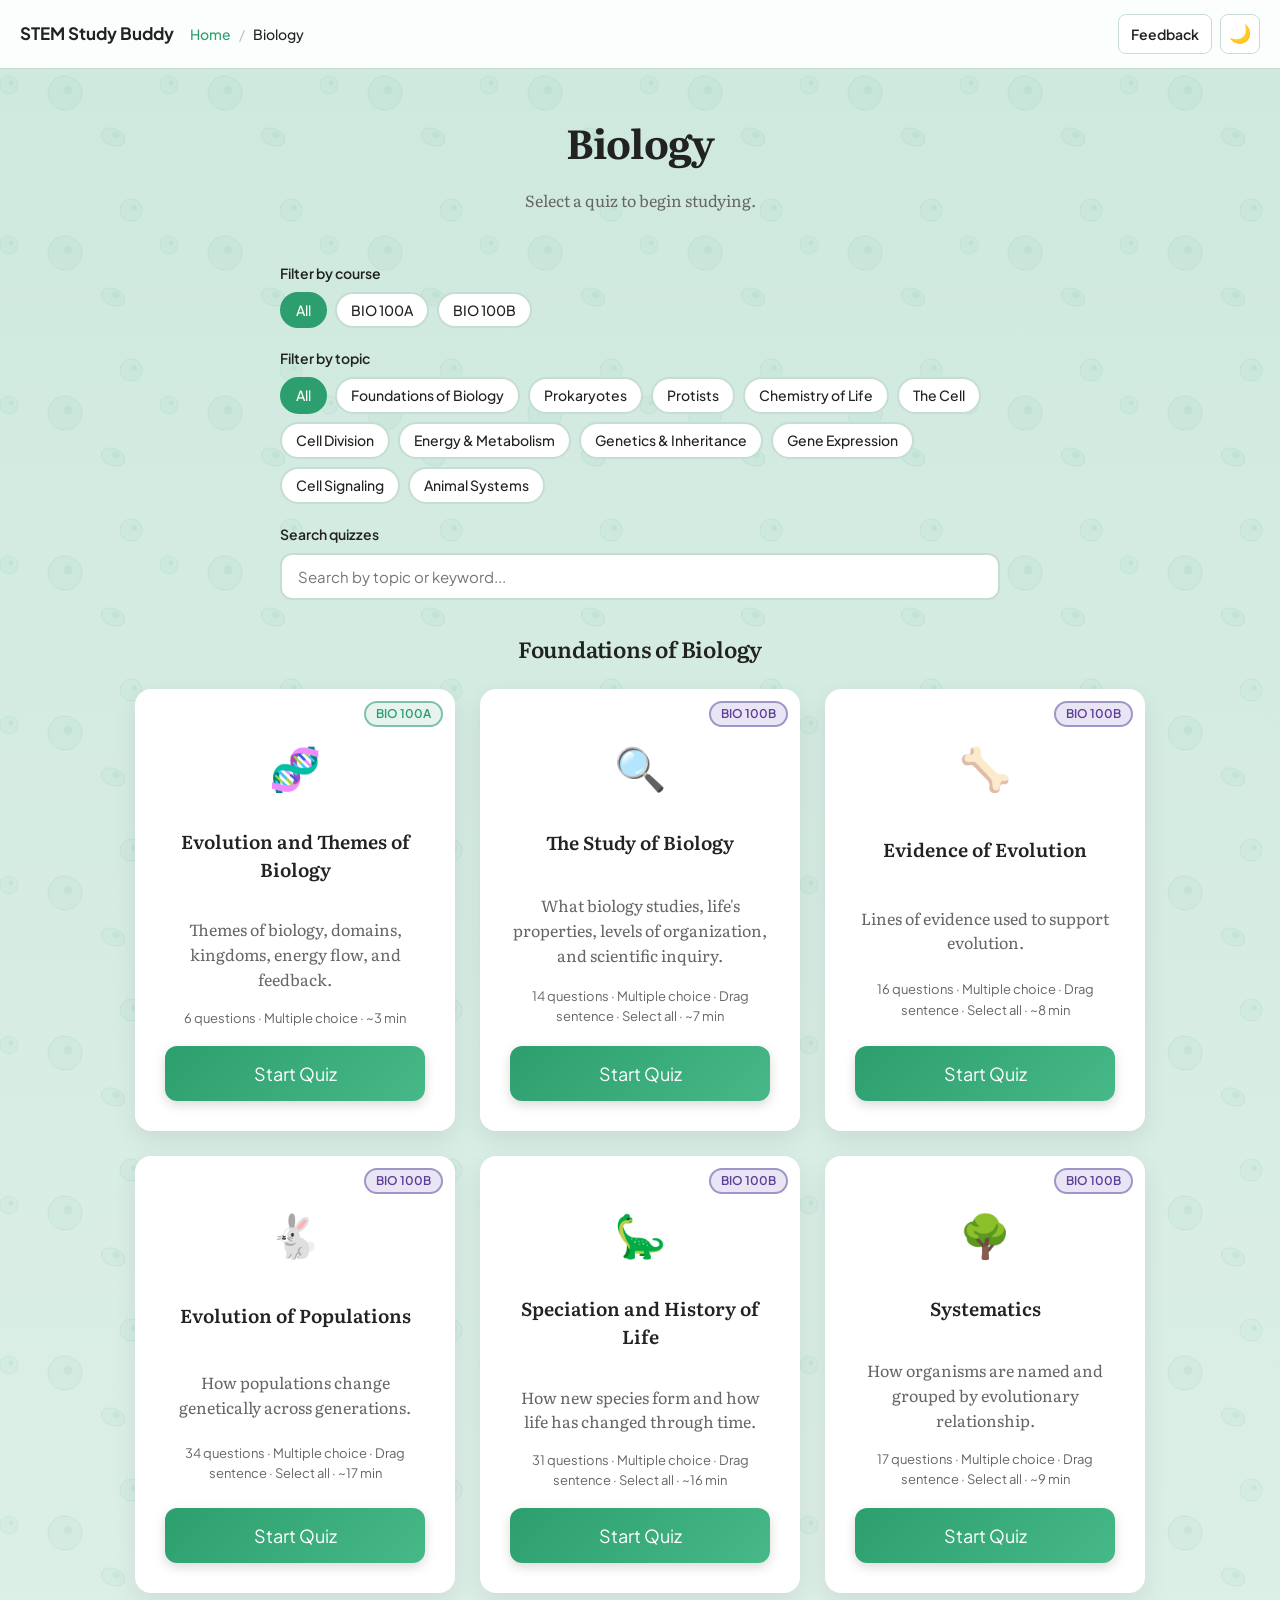
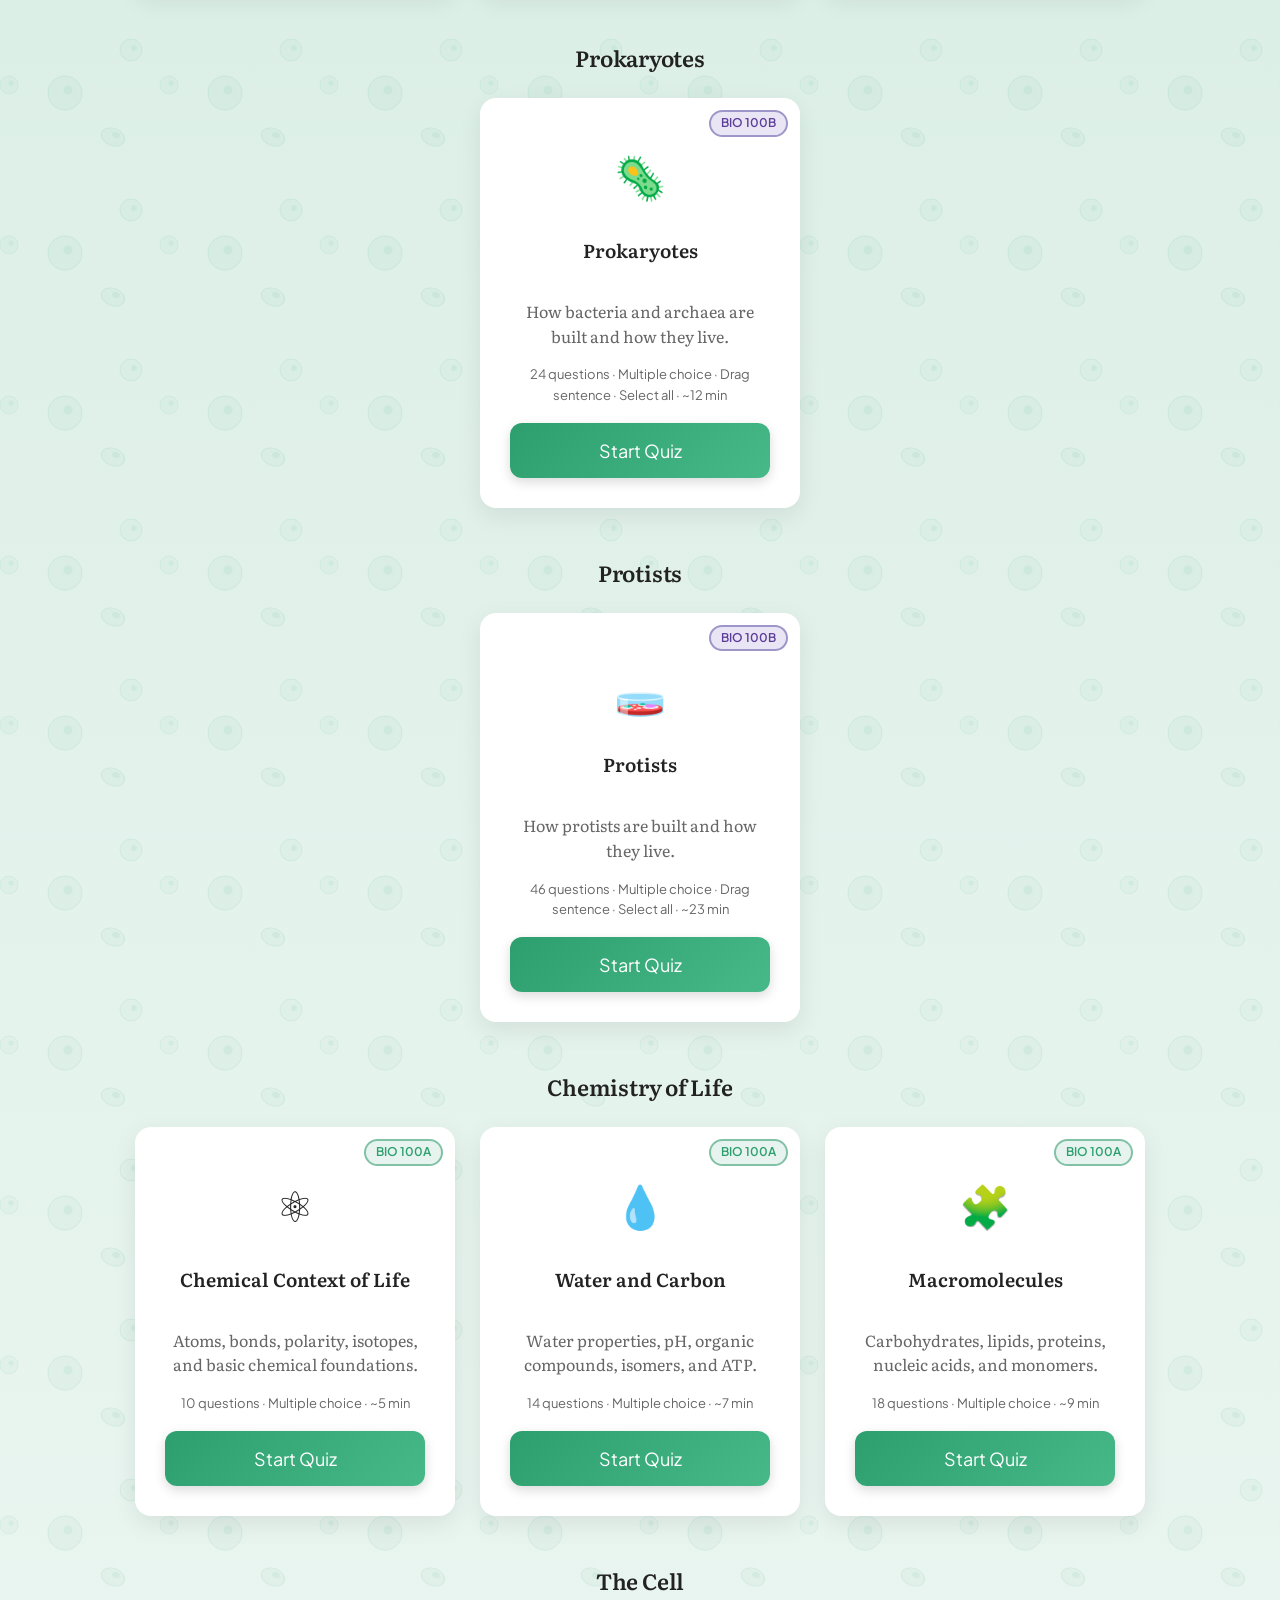
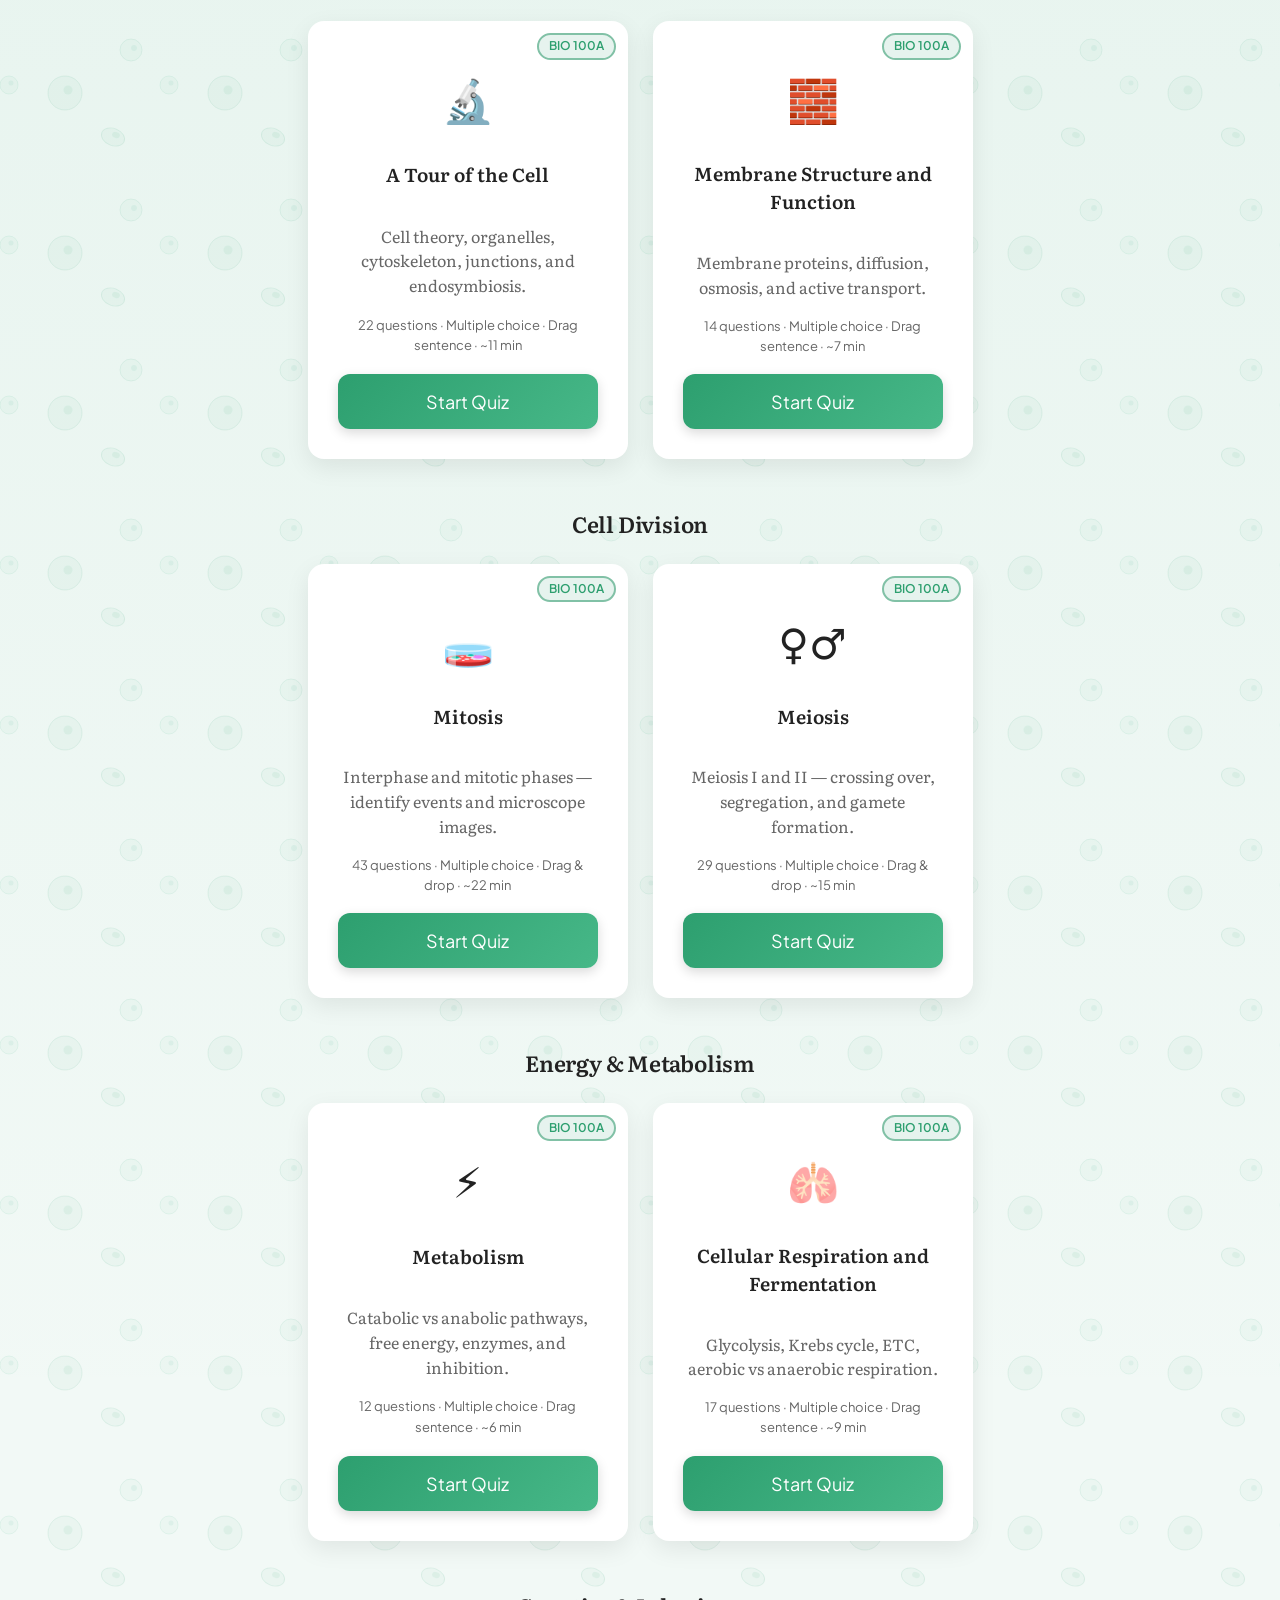
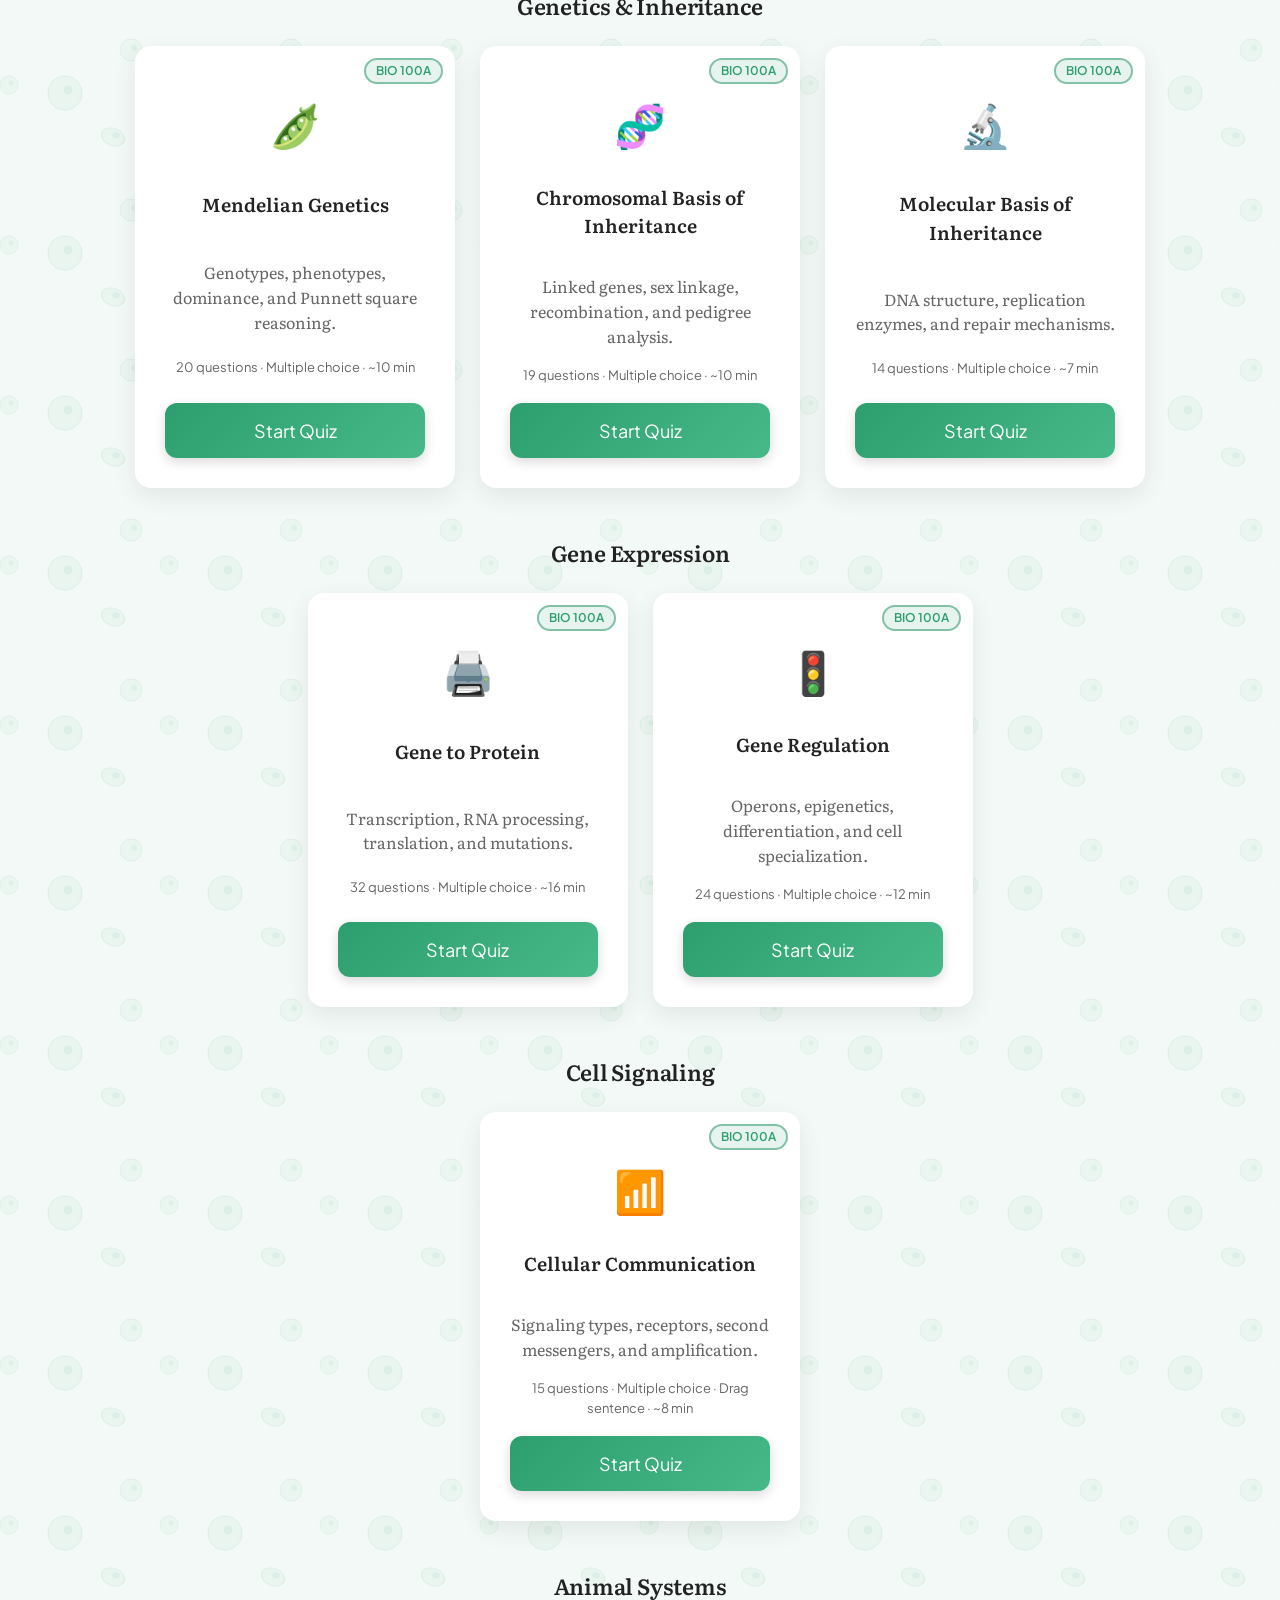
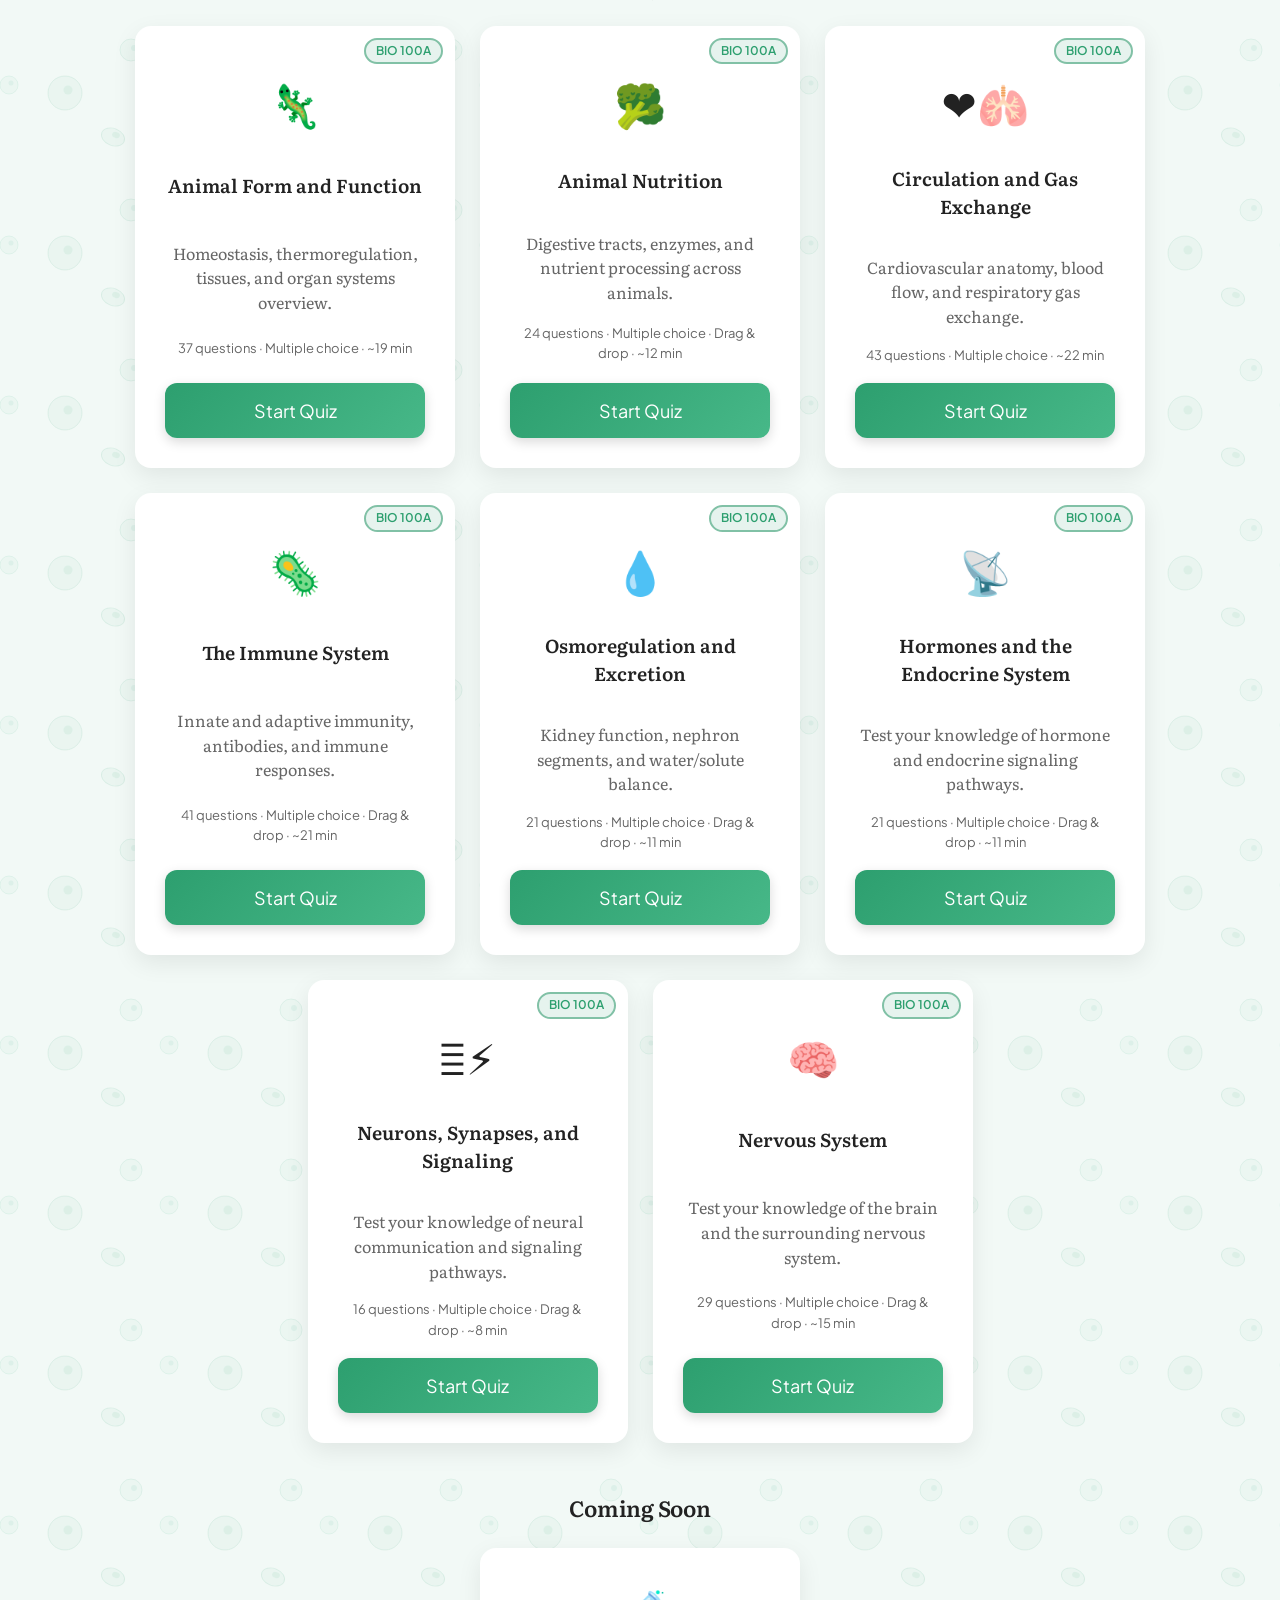
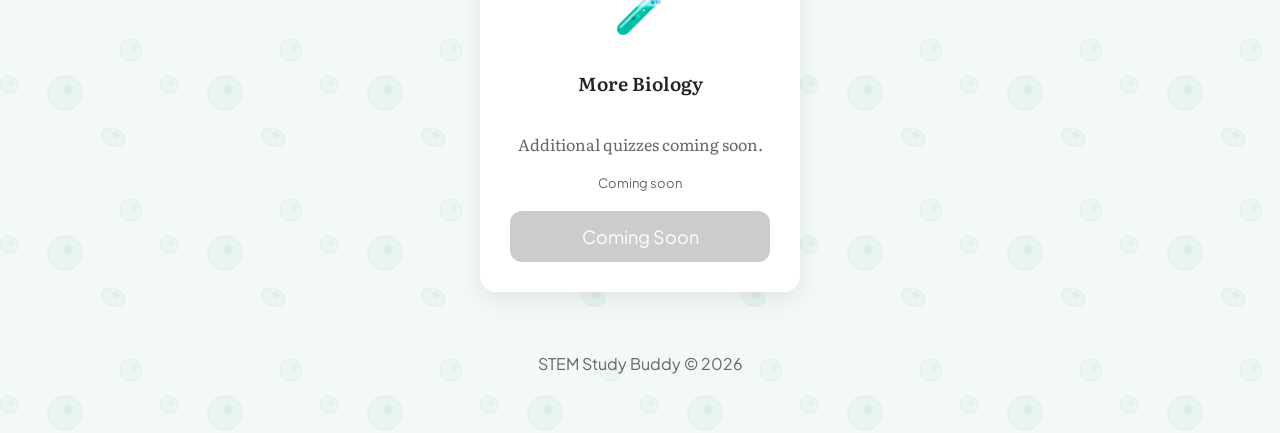
==== commit 15613e9d: "Bulk of new 100b quizzes for exam 1" ====
--- a/biology.html
+++ b/biology.html
@@ -55,6 +55,16 @@
       <div id="recent-quizzes" class="recent-section hidden"></div>
 
       <div id="quiz-controls" class="quiz-controls hidden">
+        <div id="course-filter-wrap" class="quiz-filter-wrap hidden">
+          <span class="filter-label" id="course-filter-label">Filter by course</span>
+          <div
+            id="course-filters"
+            class="quiz-filters"
+            role="group"
+            aria-labelledby="course-filter-label"
+          ></div>
+        </div>
+
         <div id="quiz-filter-wrap" class="quiz-filter-wrap">
           <span class="filter-label" id="quiz-filter-label">Filter by topic</span>
           <div
@@ -85,7 +95,7 @@
     </div>
 
     <script src="js/nav.js"></script>
-    <script src="js/catalog-utils.js?v=20260907"></script>
+    <script src="js/catalog-utils.js"></script>
     <script src="js/subject.js"></script>
   </body>
 </html>
--- a/css/styles.css
+++ b/css/styles.css
@@ -787,6 +787,24 @@
   border-color: var(--primary);
 }
 
+.quiz-filter-chip[data-course="bio100b"].quiz-filter-chip--active,
+.quiz-filter-chip[data-course="bio100b"].quiz-filter-chip--active:hover {
+  color: #fff;
+
+  background: #7c5cbf;
+
+  border-color: #7c5cbf;
+}
+
+[data-theme="dark"] .quiz-filter-chip[data-course="bio100b"].quiz-filter-chip--active,
+[data-theme="dark"] .quiz-filter-chip[data-course="bio100b"].quiz-filter-chip--active:hover {
+  color: #fff;
+
+  background: #7c5cbf;
+
+  border-color: #7c5cbf;
+}
+
 .quiz-search-wrap {
   text-align: left;
 }
@@ -820,6 +838,18 @@
 .quiz-card.hidden,
 .quiz-unit.hidden {
   display: none;
+}
+
+.course-empty {
+  max-width: 720px;
+
+  margin: 0 auto;
+
+  text-align: center;
+}
+
+.course-empty p {
+  margin-top: 8px;
 }
 
 /* =========================
@@ -967,6 +997,54 @@
   margin: 0 0 18px;
 }
 
+.quiz-card--tagged {
+  position: relative;
+
+  padding-top: 46px;
+}
+
+.quiz-card-label--course {
+  position: absolute;
+
+  top: 12px;
+
+  right: 12px;
+
+  padding: 4px 10px;
+
+  font-family: var(--font-ui);
+
+  font-size: 12px;
+
+  font-weight: 600;
+
+  line-height: 1.2;
+
+  color: var(--primary);
+
+  background: color-mix(in srgb, var(--primary) 12%, var(--card-bg));
+
+  border: 2px solid color-mix(in srgb, var(--primary) 45%, var(--border));
+
+  border-radius: 999px;
+}
+
+.quiz-card[data-course="bio100b"] .quiz-card-label--course {
+  color: #5c3d99;
+
+  background: color-mix(in srgb, #7c5cbf 16%, var(--card-bg));
+
+  border-color: color-mix(in srgb, #7c5cbf 55%, var(--border));
+}
+
+[data-theme="dark"] .quiz-card[data-course="bio100b"] .quiz-card-label--course {
+  color: #e4d8fb;
+
+  background: color-mix(in srgb, #7c5cbf 28%, var(--card-bg));
+
+  border-color: color-mix(in srgb, #c4b0e8 50%, var(--border));
+}
+
 .quiz-unit {
   margin-bottom: 48px;
 
@@ -1280,6 +1358,16 @@
   background: color-mix(in srgb, var(--primary) 16%, var(--card-bg));
 }
 
+.draggable-text em,
+.drag-sentence-text em,
+.sentence-chip em,
+.feedback-explanation em,
+.feedback-detail em,
+.quiz-feedback-list em,
+#prompt em {
+  font-style: italic;
+}
+
 .draggable-text {
   font-family: var(--font-study);
 
@@ -1372,6 +1460,14 @@
   padding: 6px;
 
   box-shadow: var(--shadow-card);
+}
+
+.quiz-image--plot {
+  max-width: 460px;
+
+  width: 100%;
+
+  height: auto;
 }
 
 .image-instruction {
@@ -2234,6 +2330,10 @@
     max-width: 180px;
   }
 
+  .quiz-image--plot {
+    max-width: 100%;
+  }
+
   .btn {
     font-size: 16px;
 
@@ -2959,6 +3059,66 @@
 
 [data-theme="dark"] .sentence-chip--selected {
   background: color-mix(in srgb, var(--primary) 22%, var(--card-bg));
+}
+
+.categories--select-all {
+  display: block;
+
+  width: 100%;
+
+  max-width: 860px;
+
+  margin-right: auto;
+
+  margin-left: auto;
+}
+
+.select-all-status {
+  margin: 0 0 14px;
+
+  font-family: var(--font-ui);
+
+  font-size: 14px;
+
+  font-weight: 600;
+
+  color: var(--text-light);
+}
+
+.select-all-chip {
+  cursor: pointer;
+}
+
+.select-all-chip--correct {
+  border-color: var(--correct);
+
+  background: #eafff3;
+}
+
+.select-all-chip--incorrect {
+  border-color: var(--incorrect);
+
+  background: #ffecec;
+}
+
+.select-all-chip--missed {
+  border-style: dashed;
+
+  border-color: var(--correct);
+
+  background: color-mix(in srgb, var(--correct) 12%, var(--card-bg));
+}
+
+[data-theme="dark"] .select-all-chip--correct {
+  background: color-mix(in srgb, var(--correct) 18%, var(--card-bg));
+}
+
+[data-theme="dark"] .select-all-chip--incorrect {
+  background: color-mix(in srgb, var(--incorrect) 16%, var(--card-bg));
+}
+
+[data-theme="dark"] .select-all-chip--missed {
+  background: color-mix(in srgb, var(--correct) 12%, var(--card-bg));
 }
 
 .quiz-feedback-list {
